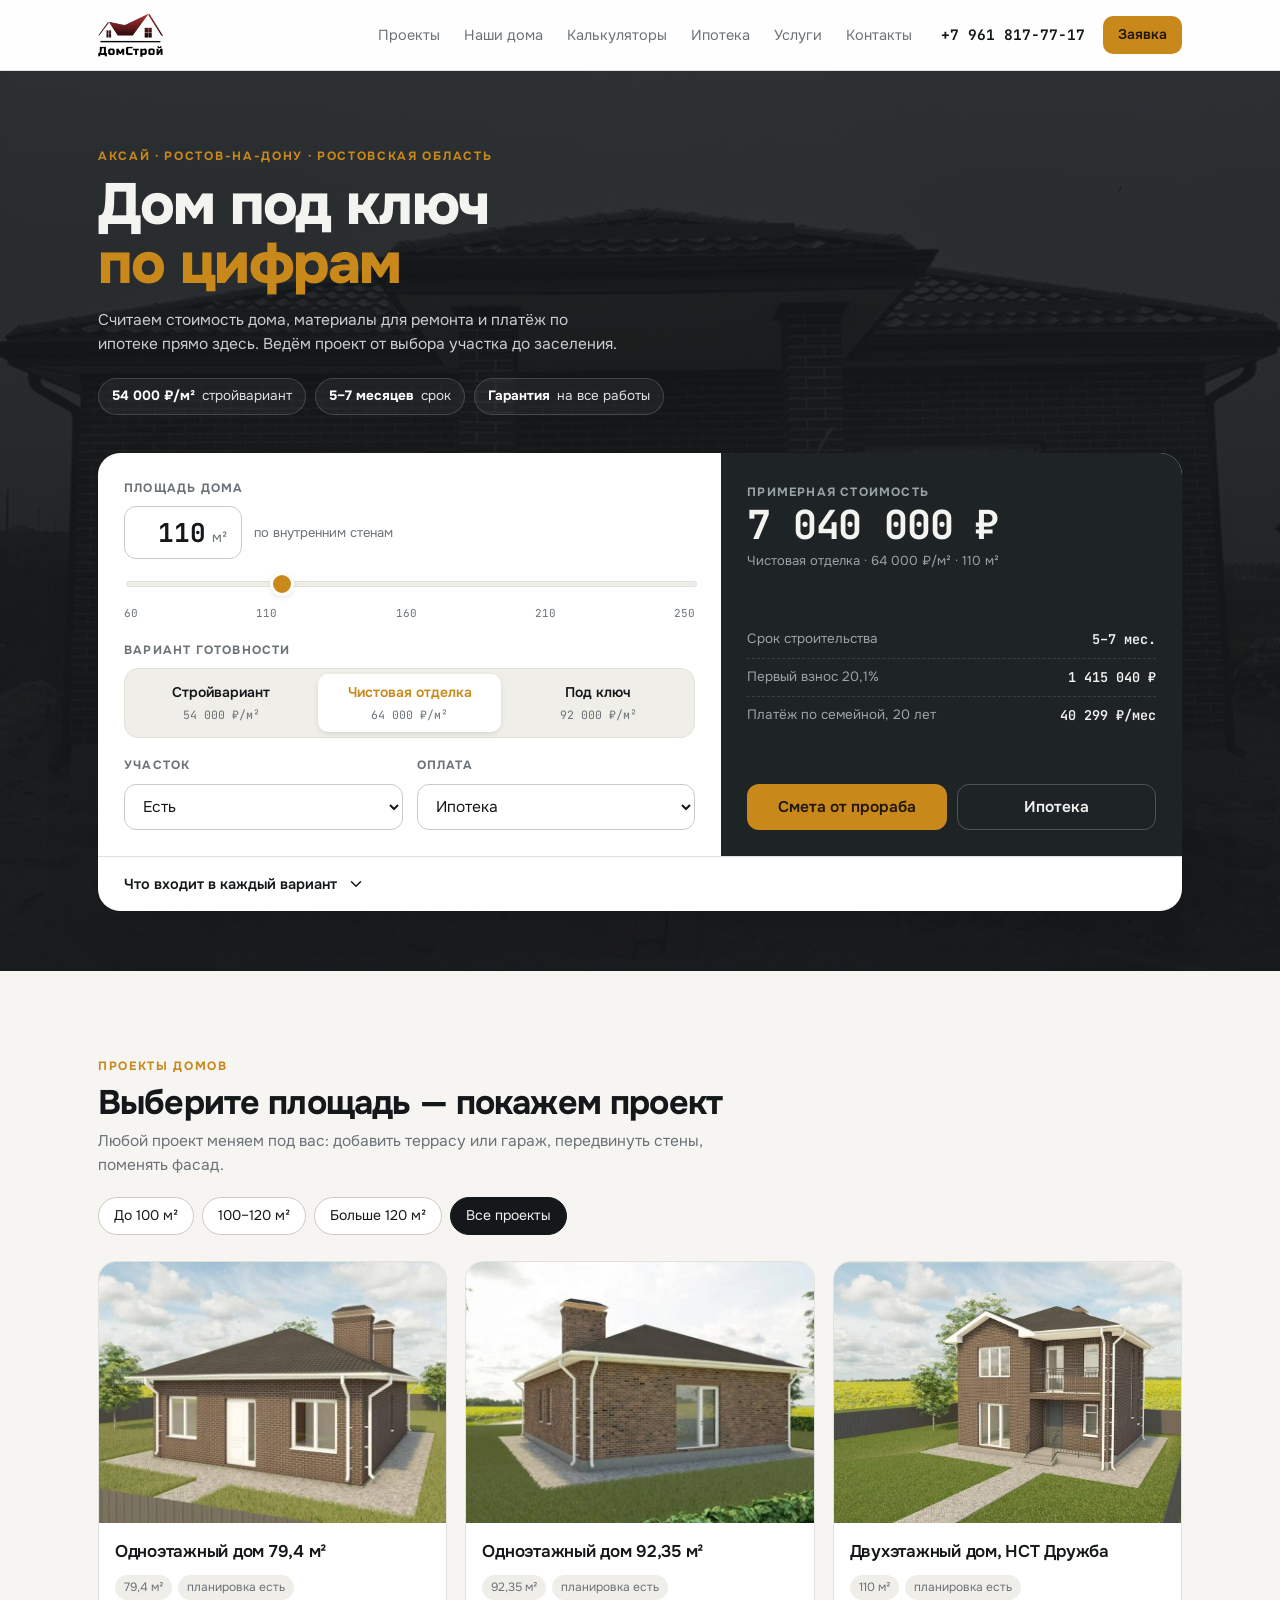
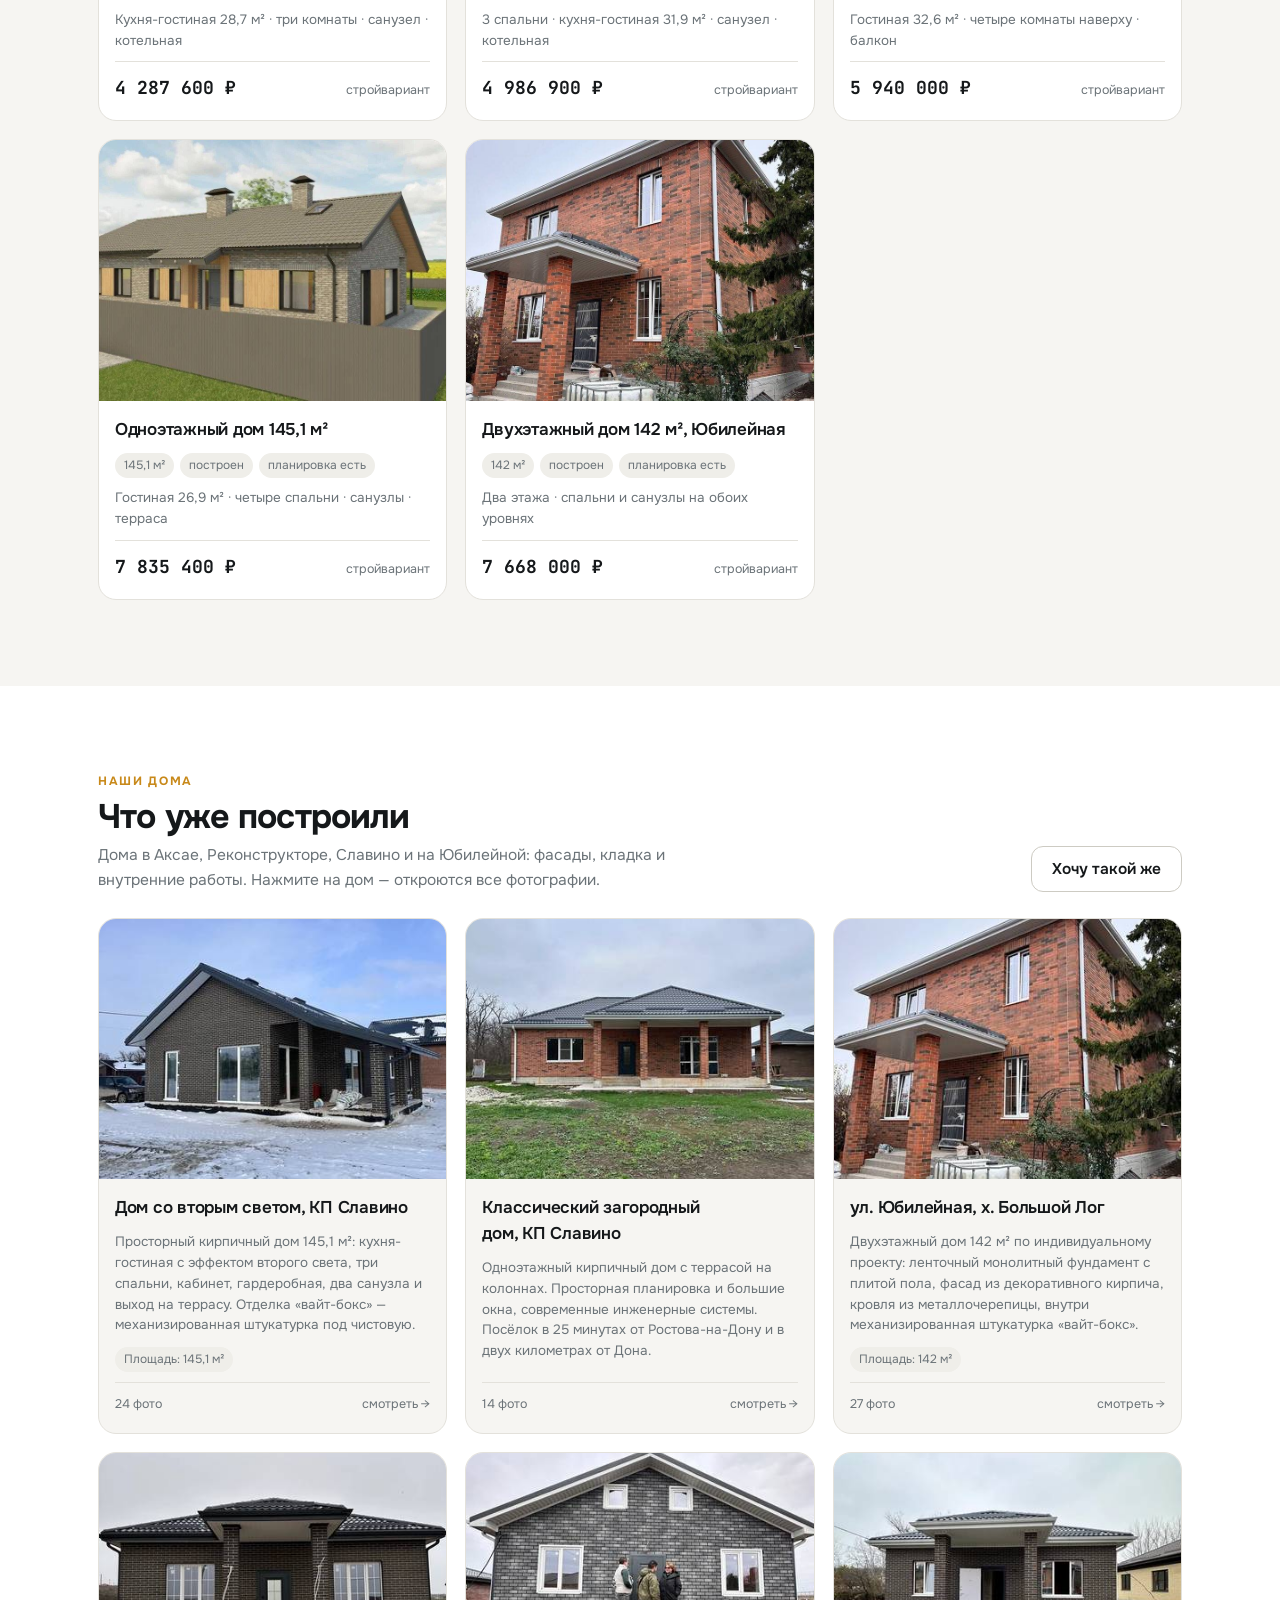
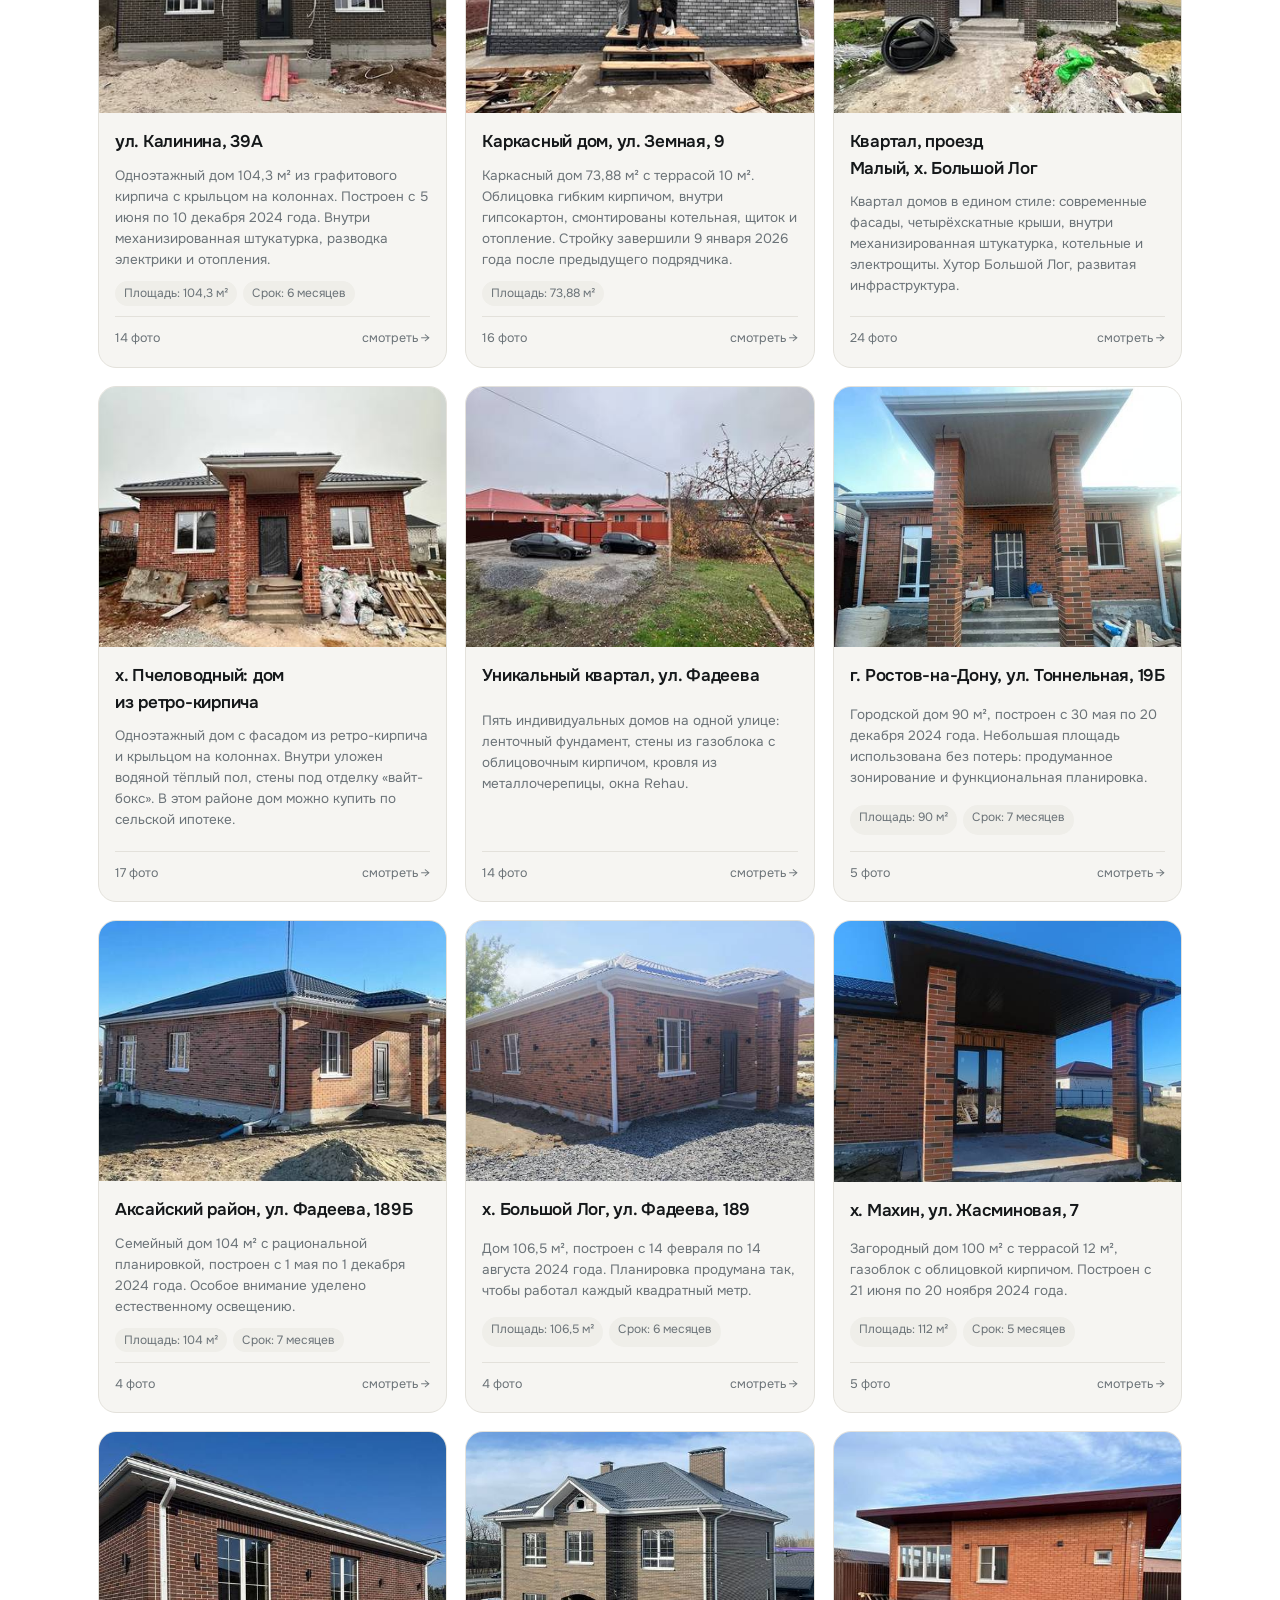
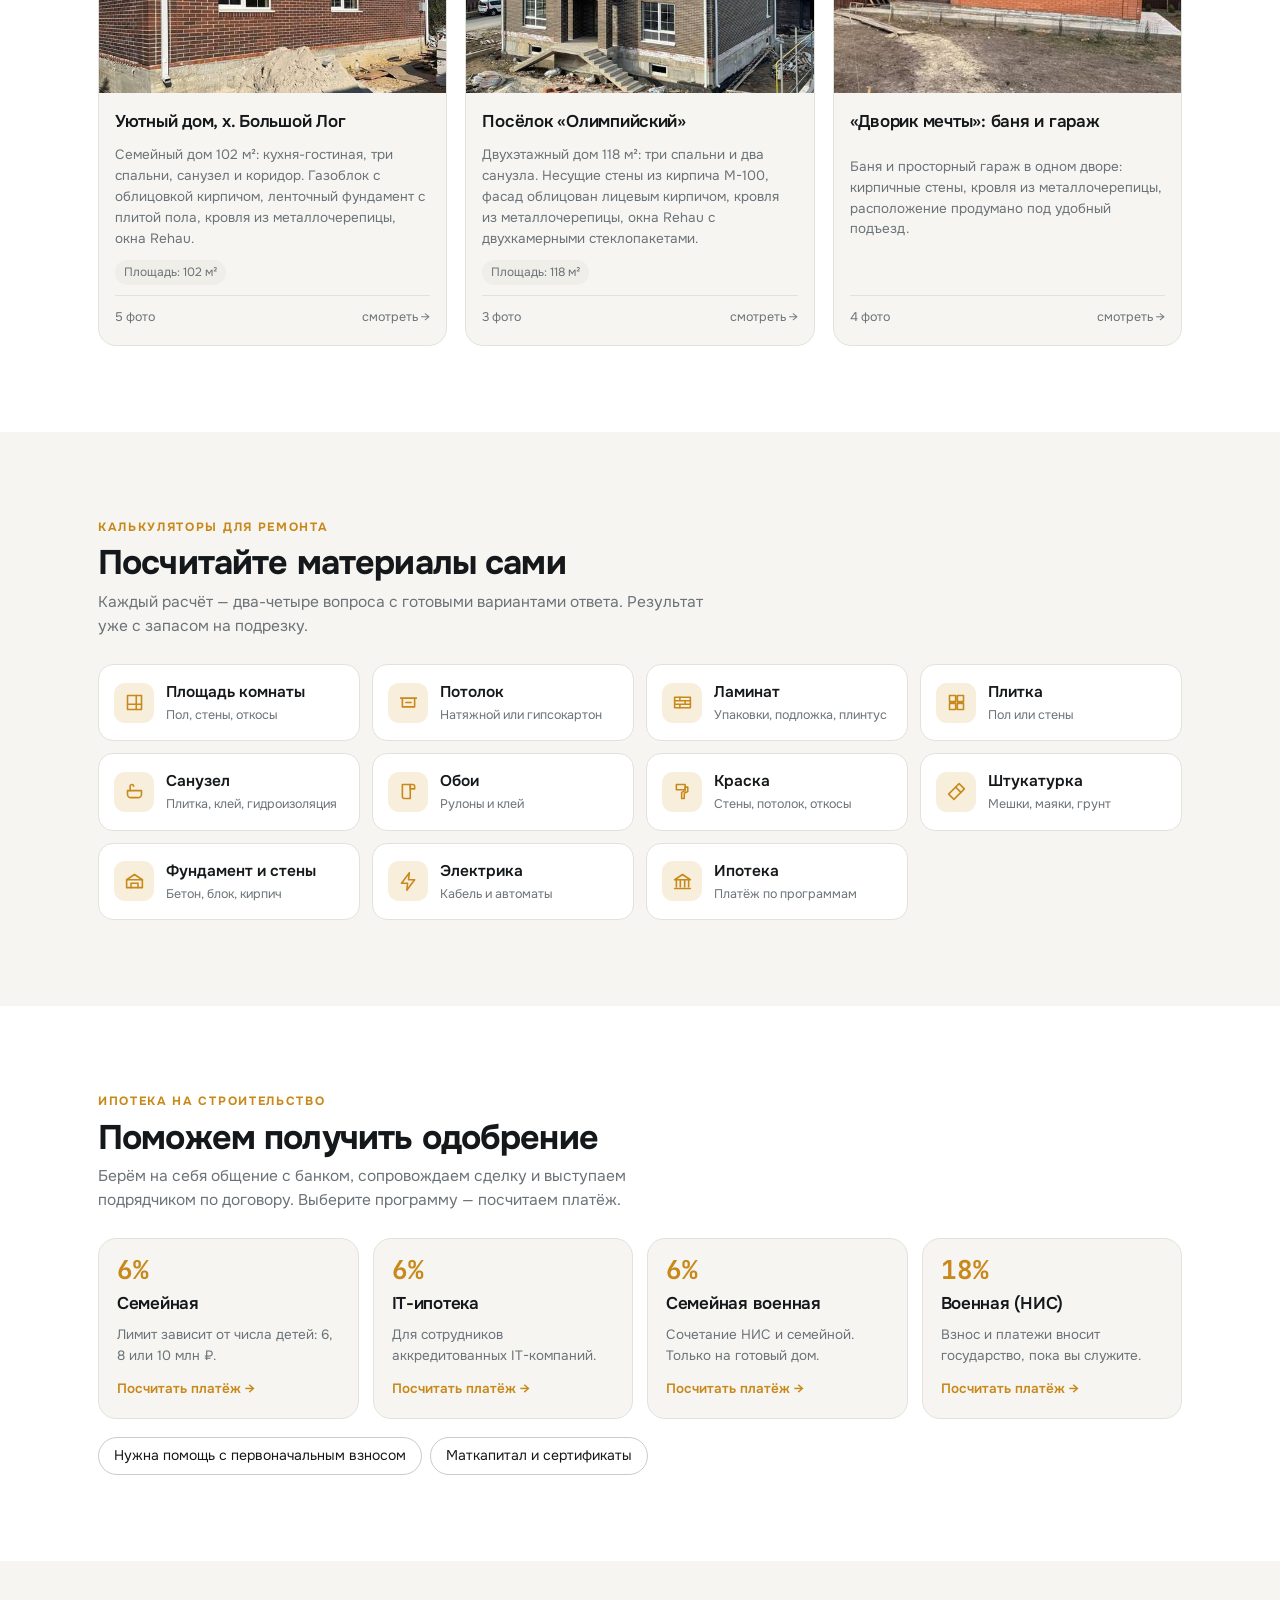
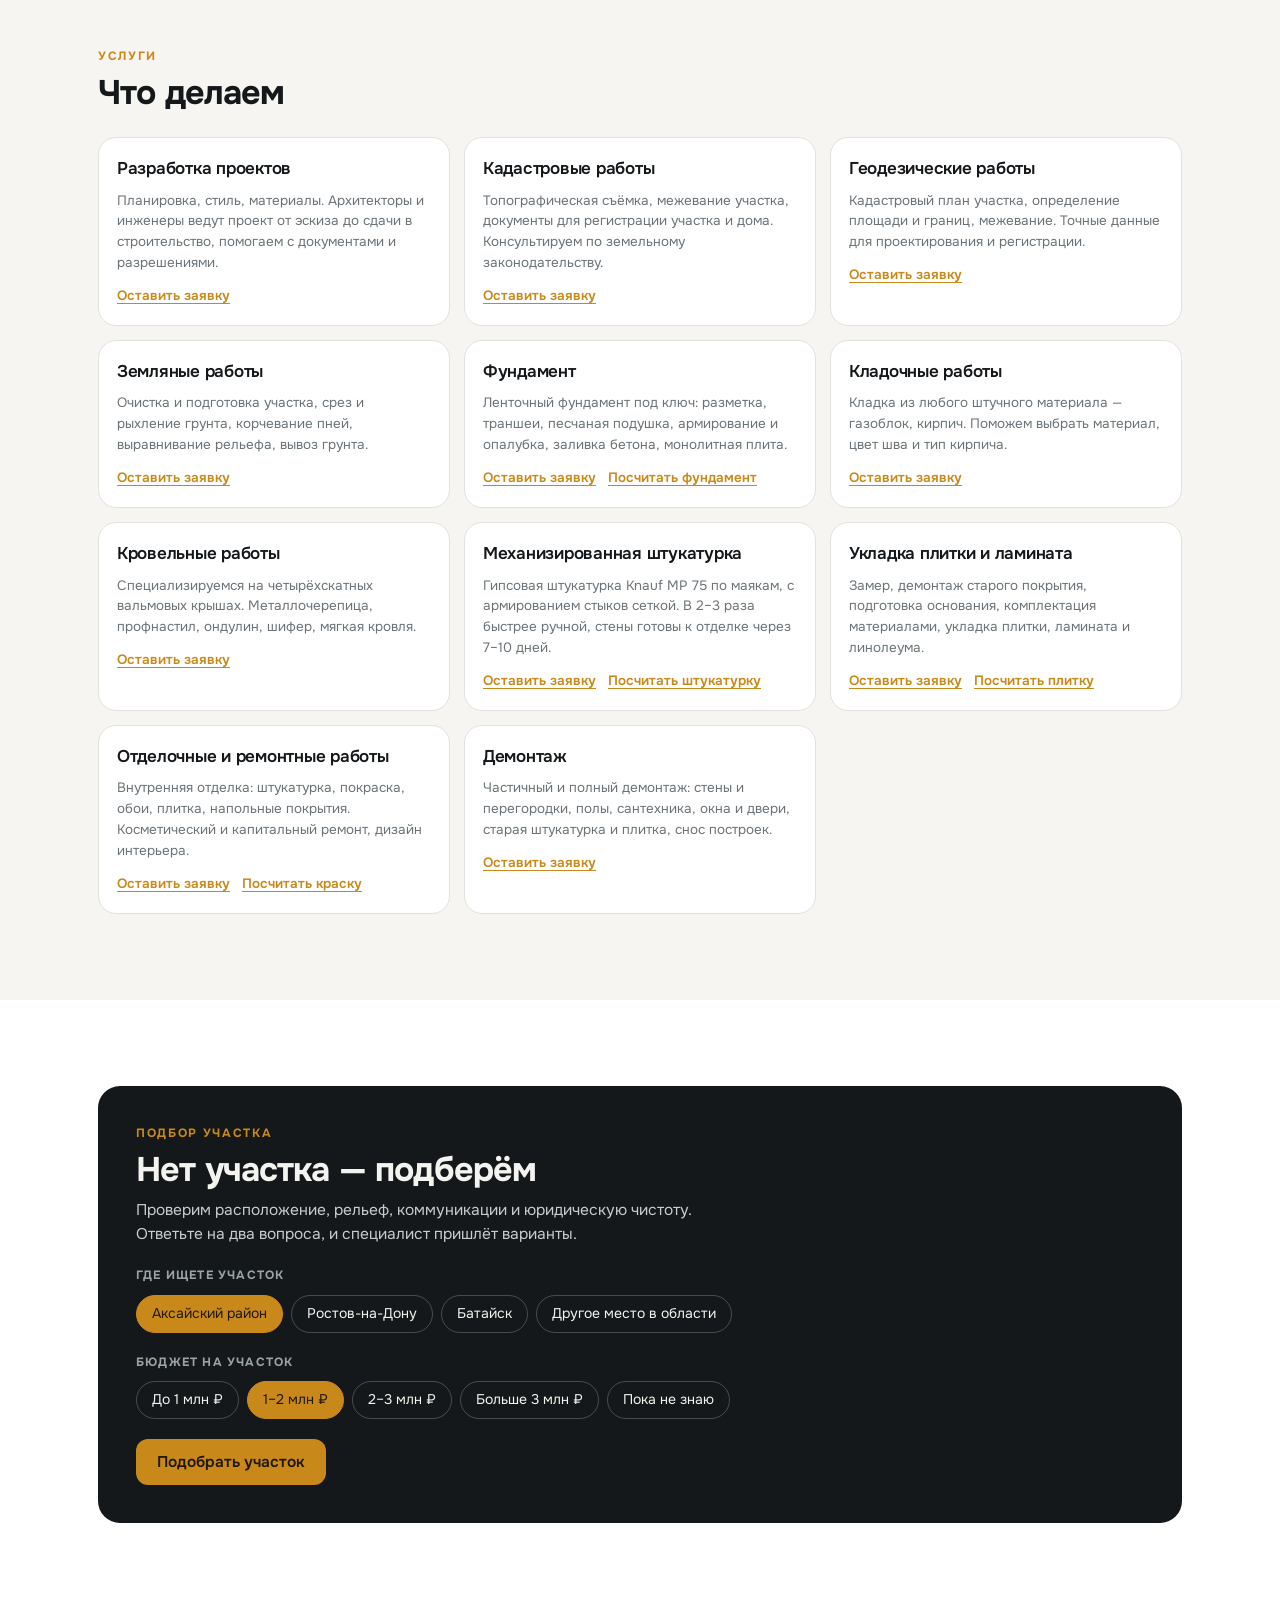
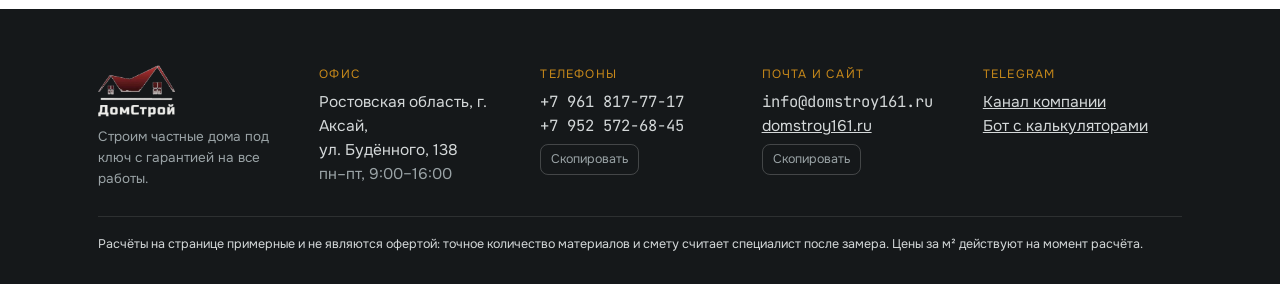
==== index.html @ 49a95b47 "В портфолио только объекты с сайта компании Убраны два дома, которых нет на domstroy161.ru: Калинина" ====
<!doctype html>
<html lang="ru">
<head>
<meta charset="utf-8">
<meta name="viewport" content="width=device-width, initial-scale=1, viewport-fit=cover">
<title>ДомСтрой — дома под ключ в Аксае и Ростове-на-Дону</title>
<meta name="description" content="Стоимость дома, проекты с планировками, построенные объекты, калькуляторы материалов для ремонта и расчёт ипотеки. Строительная компания «ДомСтрой», Аксай.">
<meta name="theme-color" content="#15181A">
<link rel="preconnect" href="https://fonts.googleapis.com">
<link rel="preconnect" href="https://fonts.gstatic.com" crossorigin>
<link rel="stylesheet" href="https://fonts.googleapis.com/css2?family=Onest:wght@400;500;600;700;800&family=JetBrains+Mono:wght@500;700&display=swap">
<link rel="icon" href="img/favicon.png" type="image/png">
<link rel="apple-touch-icon" href="img/favicon.png">
<meta property="og:type" content="website">
<meta property="og:title" content="ДомСтрой — дома под ключ в Аксае и Ростове-на-Дону">
<meta property="og:description" content="Стоимость дома, проекты с планировками, построенные объекты и калькуляторы материалов.">
<meta property="og:image" content="https://pochuvstvuyvkus.github.io/domstroy-calculator/img/obj/kalinina39/1.jpg">
<meta name="twitter:card" content="summary_large_image">
<link rel="stylesheet" href="style.css?v=3">
</head>
<body>

<header class="bar">
  <div class="wrap">
    <a class="brand" href="#top" aria-label="ДомСтрой, в начало">
      <img class="lg on-light" src="img/logo.png" alt="ДомСтрой" width="478" height="322">
      <img class="lg on-dark" src="img/logo-light.png" alt="" aria-hidden="true" width="478" height="322">
    </a>
    <nav class="nav">
      <a href="#projects">Проекты</a>
      <a href="#built">Наши дома</a>
      <a href="#calcs">Калькуляторы</a>
      <a href="#mortgage">Ипотека</a>
      <a href="#services">Услуги</a>
      <a href="#contacts">Контакты</a>
    </nav>
    <a class="tel" href="tel:+79618177717">+7 961 817-77-17</a>
    <button class="btn sm" data-lead="Консультация">Заявка</button>
  </div>
</header>

<main id="top">
  <section class="hero">
    <div class="ph"><img src="img/obj/kalinina39/1.jpg" alt="" aria-hidden="true" fetchpriority="high"></div>
    <div class="wrap">
      <p class="eyebrow">Аксай · Ростов-на-Дону · Ростовская область</p>
      <h1>Дом под ключ <span>по цифрам</span></h1>
      <p class="sub">Считаем стоимость дома, материалы для ремонта и платёж по ипотеке прямо здесь.
        Ведём проект от выбора участка до заселения.</p>
      <div class="facts">
        <span class="fact"><b>54 000 ₽/м²</b> стройвариант</span>
        <span class="fact"><b>5–7 месяцев</b> срок</span>
        <span class="fact"><b>Гарантия</b> на все работы</span>
      </div>

      <div class="panel">
        <div class="panel-grid">
          <div class="pad ctrl">
            <div class="field">
              <span class="lbl">Площадь дома</span>
              <div class="area-row">
                <span class="area-box"><input id="areaInp" type="number" min="40" max="400" step="1" value="110"
                  inputmode="numeric" aria-label="Площадь дома в квадратных метрах"><span class="u">м²</span></span>
                <span class="hint">по внутренним стенам</span>
              </div>
              <input id="areaRange" type="range" min="60" max="250" step="1" value="110" aria-label="Площадь дома">
              <div class="scale"><span>60</span><span>110</span><span>160</span><span>210</span><span>250</span></div>
            </div>
            <div class="field">
              <span class="lbl">Вариант готовности</span>
              <div class="tabs" id="tabs" role="group" aria-label="Вариант готовности"></div>
            </div>
            <div class="two">
              <div class="field">
                <span class="lbl">Участок</span>
                <div id="plotSel"></div>
              </div>
              <div class="field">
                <span class="lbl">Оплата</span>
                <div id="paySel"></div>
              </div>
            </div>
          </div>

          <div class="pad out">
            <div>
              <span class="lbl">Примерная стоимость</span>
              <p class="sum" id="sum">—</p>
              <p class="sum-note" id="sumNote"></p>
            </div>
            <div class="mini" id="mini"></div>
            <div class="acts">
              <button class="btn" data-lead="Строительство дома">Смета от прораба</button>
              <button class="btn onpanel" id="toMort">Ипотека</button>
            </div>
          </div>
        </div>
        <details class="spec">
          <summary>Что входит в каждый вариант <svg viewBox="0 0 24 24" stroke-linecap="round"><path d="m6 9 6 6 6-6"/></svg></summary>
          <div class="in" id="specBody"></div>
        </details>
      </div>
    </div>
  </section>

  <section class="sec" id="projects">
    <div class="wrap">
      <div class="sec-head">
        <div class="t">
          <p class="eyebrow">Проекты домов</p>
          <h2>Выберите площадь — покажем проект</h2>
          <p class="lede">Любой проект меняем под вас: добавить террасу или гараж, передвинуть стены, поменять фасад.</p>
        </div>
        <div class="chips" id="projFilter"></div>
      </div>
      <div class="grid-3" id="projGrid"></div>
    </div>
  </section>

  <section class="sec alt" id="built">
    <div class="wrap">
      <div class="sec-head">
        <div class="t">
          <p class="eyebrow">Наши дома</p>
          <h2>Что уже построили</h2>
          <p class="lede">Дома в Аксае, Реконструкторе, Славино и на Юбилейной: фасады, кладка
            и внутренние работы. Нажмите на дом — откроются все фотографии.</p>
        </div>
        <button class="btn ghost" data-lead="Строительство дома, пример из портфолио">Хочу такой же</button>
      </div>
      <div class="grid-3" id="objGrid"></div>
    </div>
  </section>

  <section class="sec" id="calcs">
    <div class="wrap">
      <div class="sec-head">
        <div class="t">
          <p class="eyebrow">Калькуляторы для ремонта</p>
          <h2>Посчитайте материалы сами</h2>
          <p class="lede">Каждый расчёт — два-четыре вопроса с готовыми вариантами ответа. Результат уже с запасом на подрезку.</p>
        </div>
      </div>
      <div id="memo"></div>
      <div class="tiles" id="tiles"></div>
    </div>
  </section>

  <section class="sec alt" id="mortgage">
    <div class="wrap">
      <div class="sec-head">
        <div class="t">
          <p class="eyebrow">Ипотека на строительство</p>
          <h2>Поможем получить одобрение</h2>
          <p class="lede">Берём на себя общение с банком, сопровождаем сделку и выступаем подрядчиком по договору.
            Выберите программу — посчитаем платёж.</p>
        </div>
      </div>
      <div class="progs" id="progs"></div>
      <div class="chips" style="margin-top:18px">
        <button class="chip" data-lead="Помощь с первоначальным взносом">Нужна помощь с первоначальным взносом</button>
        <button class="chip" data-lead="Работа с сертификатами">Маткапитал и сертификаты</button>
      </div>
    </div>
  </section>

  <section class="sec" id="services">
    <div class="wrap">
      <div class="sec-head">
        <div class="t">
          <p class="eyebrow">Услуги</p>
          <h2>Что делаем</h2>
        </div>
      </div>
      <div class="srv" id="srv"></div>
    </div>
  </section>

  <section class="sec alt">
    <div class="wrap">
      <div class="land">
        <p class="eyebrow">Подбор участка</p>
        <h2>Нет участка — подберём</h2>
        <p class="lede">Проверим расположение, рельеф, коммуникации и юридическую чистоту.
          Ответьте на два вопроса, и специалист пришлёт варианты.</p>
        <div class="q">
          <span class="lbl">Где ищете участок</span>
          <div class="chips" id="landPlace"></div>
        </div>
        <div class="q">
          <span class="lbl">Бюджет на участок</span>
          <div class="chips" id="landBudget"></div>
        </div>
        <button class="btn" id="landGo">Подобрать участок</button>
      </div>
    </div>
  </section>
</main>

<footer class="foot" id="contacts">
  <div class="wrap">
    <div class="foot-brand">
      <img src="img/logo-light.png" alt="ДомСтрой" width="478" height="322">
      <p class="mute">Строим частные дома под ключ с гарантией на все работы.</p>
    </div>
    <div>
      <p class="k">Офис</p>
      <p>Ростовская область, г. Аксай,<br>ул. Будённого, 138</p>
      <p class="mute">пн–пт, 9:00–16:00</p>
    </div>
    <div>
      <p class="k">Телефоны</p>
      <p class="mono">+7 961 817-77-17</p>
      <p class="mono">+7 952 572-68-45</p>
      <button class="cp" data-copy="+79618177717">Скопировать</button>
    </div>
    <div>
      <p class="k">Почта и сайт</p>
      <p class="mono">info@domstroy161.ru</p>
      <p><a href="https://domstroy161.ru">domstroy161.ru</a></p>
      <button class="cp" data-copy="info@domstroy161.ru">Скопировать</button>
    </div>
    <div>
      <p class="k">Telegram</p>
      <p><a href="https://t.me/domstroy161ru">Канал компании</a></p>
      <p><a href="https://t.me/domstroy161_bot?start=site">Бот с калькуляторами</a></p>
    </div>
    <p class="fine">Расчёты на странице примерные и не являются офертой: точное количество материалов и смету
      считает специалист после замера. Цены за м² действуют на момент расчёта.</p>
  </div>
</footer>

<div class="modal" id="modal" hidden>
  <div class="back" data-close></div>
  <div class="box" role="dialog" aria-modal="true" aria-labelledby="mTitle">
    <header>
      <h2 id="mTitle">—</h2>
      <span class="step" id="mStep"></span>
      <button class="x" data-close aria-label="Закрыть"><svg viewBox="0 0 24 24" stroke-linecap="round"><path d="M6 6l12 12M18 6 6 18"/></svg></button>
    </header>
    <div class="body" id="mBody"></div>
    <footer id="mFoot"></footer>
  </div>
</div>

<div class="lb" id="lb" hidden>
  <header>
    <span class="cap" id="lbCap"></span>
    <button class="x" id="lbClose" aria-label="Закрыть"><svg viewBox="0 0 24 24" stroke-linecap="round"><path d="M6 6l12 12M18 6 6 18"/></svg></button>
  </header>
  <div class="stage"><img id="lbImg" alt=""></div>
  <footer>
    <button class="nav" id="lbPrev" aria-label="Предыдущее фото"><svg viewBox="0 0 24 24"><path d="m14 6-6 6 6 6"/></svg></button>
    <span class="count" id="lbCount"></span>
    <button class="nav" id="lbNext" aria-label="Следующее фото"><svg viewBox="0 0 24 24"><path d="m10 6 6 6-6 6"/></svg></button>
  </footer>
</div>

<script src="app.js?v=3"></script>
</body>
</html>
---- style.css ----
/* ДомСтрой — главная страница: расчёт дома, проекты, построенные объекты,
   калькуляторы материалов, ипотека, услуги, подбор участка, заявка. */
:root{
  --bg:#F6F5F2;
  --surface:#FFFFFF;
  --surface-2:#EFEEE9;
  --panel:#15181A;
  --panel-2:#1E2325;
  --panel-ink:#F3F3F0;
  --panel-mute:#9AA3A6;
  --ink:#15181A;
  --muted:#6B7378;
  --line:#E3E1DB;
  --line-strong:#CDCBC3;
  --accent:#C8891A;
  --accent-ink:#20160A;
  --accent-soft:#F8EEDC;
  --ok:#2E6B52;
  --bad:#A33A22;
  --radius:18px;
  --shadow-s:0 2px 8px -4px rgba(14,18,20,.3);
  --shadow:0 24px 56px -32px rgba(14,18,20,.55);
  --display:'Onest',system-ui,sans-serif;
  --body:'Onest',system-ui,-apple-system,sans-serif;
  --mono:'JetBrains Mono',ui-monospace,monospace;
}
@media (prefers-color-scheme:dark){:root:not([data-theme="light"]){
  --bg:#0E1011;--surface:#171A1B;--surface-2:#1F2324;--panel:#1A1E1F;--panel-2:#232829;
  --panel-ink:#F0F1EE;--panel-mute:#959EA1;--ink:#ECEEEB;--muted:#9AA1A4;
  --line:#262A2C;--line-strong:#343A3C;--accent:#E0A440;--accent-ink:#17120A;--accent-soft:#2A2317;
  --ok:#6FBF97;--bad:#E08A6E;--shadow:0 24px 56px -32px rgba(0,0,0,.85);color-scheme:dark;
}}
:root[data-theme="dark"]{
  --bg:#0E1011;--surface:#171A1B;--surface-2:#1F2324;--panel:#1A1E1F;--panel-2:#232829;
  --panel-ink:#F0F1EE;--panel-mute:#959EA1;--ink:#ECEEEB;--muted:#9AA1A4;
  --line:#262A2C;--line-strong:#343A3C;--accent:#E0A440;--accent-ink:#17120A;--accent-soft:#2A2317;
  --ok:#6FBF97;--bad:#E08A6E;--shadow:0 24px 56px -32px rgba(0,0,0,.85);color-scheme:dark;
}
*{box-sizing:border-box}
html{scroll-behavior:smooth;scroll-padding-top:74px}
body{margin:0;background:var(--bg);color:var(--ink);font-family:var(--body);font-size:15.5px;line-height:1.55;-webkit-font-smoothing:antialiased}
img{max-width:100%;display:block}
h1,h2,h3{margin:0;text-wrap:balance;font-family:var(--display);letter-spacing:-.025em;font-weight:700}
h1{font-size:clamp(32px,6vw,58px);line-height:1.02;font-weight:800}
h2{font-size:clamp(23px,3.4vw,34px);line-height:1.1}
h3{font-size:17px;font-weight:600;letter-spacing:-.015em}
p{margin:0}
a{color:inherit}
button{font:inherit;color:inherit}
.mono{font-family:var(--mono);font-variant-numeric:tabular-nums}
:focus-visible{outline:2px solid var(--accent);outline-offset:2px;border-radius:6px}
.wrap{width:100%;max-width:1120px;margin:0 auto;padding-left:max(18px,env(safe-area-inset-left,0px));padding-right:max(18px,env(safe-area-inset-right,0px))}
.eyebrow{font-size:12px;font-weight:700;letter-spacing:.14em;text-transform:uppercase;color:var(--accent)}
.lede{color:var(--muted);max-width:62ch}

/* ── кнопки ───────────────────────────────────────────────── */
.btn{display:inline-flex;align-items:center;justify-content:center;gap:8px;min-height:46px;padding:0 20px;
  border:1px solid transparent;border-radius:12px;background:var(--accent);color:var(--accent-ink);
  font-weight:600;cursor:pointer;transition:transform .12s ease,filter .12s ease;white-space:nowrap}
.btn:hover{filter:brightness(1.06)}
.btn:active{transform:translateY(1px)}
.btn.ghost{background:transparent;border-color:var(--line-strong);color:var(--ink)}
.btn.ghost:hover{border-color:var(--ink);filter:none}
.btn.sm{min-height:38px;padding:0 14px;font-size:14px;border-radius:10px}
.btn.wide{width:100%}
.btn[disabled]{opacity:.45;cursor:not-allowed}

/* ── шапка ────────────────────────────────────────────────── */
.bar{position:sticky;top:0;z-index:30;background:color-mix(in srgb,var(--surface) 88%,transparent);
  backdrop-filter:saturate(1.4) blur(12px);border-bottom:1px solid var(--line)}
.bar .wrap{display:flex;align-items:center;gap:18px;min-height:70px}
.brand{display:inline-flex;align-items:center;text-decoration:none;flex:none}
.brand .lg{height:44px;width:auto}
.brand .on-dark{display:none}
@media (max-width:420px){.brand .lg{height:34px}}
.nav{display:flex;gap:2px;margin-left:auto}
.nav a{padding:8px 11px;border-radius:9px;font-size:14.5px;color:var(--muted);text-decoration:none;white-space:nowrap}
.nav a:hover{background:var(--surface-2);color:var(--ink)}
.bar .tel{font-family:var(--mono);font-weight:700;font-size:14.5px;text-decoration:none;white-space:nowrap}
@media (max-width:1040px){.nav{display:none}.bar .wrap{gap:12px}.bar .tel{margin-left:auto}}
@media (max-width:359px){.bar .tel{display:none}.bar .wrap{gap:10px}.bar .btn{margin-left:auto}}

/* ── первый экран ─────────────────────────────────────────── */
.hero{position:relative;overflow:hidden;background:var(--panel);color:var(--panel-ink)}
.hero .ph{position:absolute;inset:0}
.hero .ph img{width:100%;height:100%;object-fit:cover;opacity:.5}
.hero .ph::after{content:"";position:absolute;inset:0;
  background:linear-gradient(180deg,rgba(21,24,26,.74) 0%,rgba(21,24,26,.84) 45%,rgba(21,24,26,.96) 100%)}
.hero .wrap{position:relative;padding-top:clamp(40px,6vw,76px);padding-bottom:clamp(34px,5vw,60px)}
.hero h1{max-width:16ch;margin-top:10px}
.hero h1 span{color:var(--accent)}
.hero .sub{margin-top:14px;max-width:52ch;color:#C9CECF}
.facts{display:flex;flex-wrap:wrap;gap:9px;margin-top:22px}
.fact{display:flex;align-items:center;gap:7px;padding:7px 13px;border:1px solid rgba(255,255,255,.16);
  border-radius:999px;font-size:13.5px;color:#DDE1E2;background:rgba(255,255,255,.05)}
.fact b{font-weight:700;color:#fff}

/* пульт расчёта */
.panel{margin-top:clamp(24px,4vw,38px);background:var(--surface);color:var(--ink);
  border-radius:calc(var(--radius) + 4px);box-shadow:var(--shadow);overflow:hidden}
.panel-grid{display:grid;grid-template-columns:1.15fr .85fr}
@media (max-width:860px){.panel-grid{grid-template-columns:1fr}}
.pad{padding:clamp(18px,2.6vw,26px)}
.ctrl{display:grid;gap:18px;align-content:start}
.out{background:var(--panel-2);color:var(--panel-ink);display:flex;flex-direction:column;gap:16px;justify-content:space-between}
.field{display:grid;gap:9px}
.lbl{font-size:12px;font-weight:700;letter-spacing:.1em;text-transform:uppercase;color:var(--muted)}
.out .lbl,.land .lbl{color:var(--panel-mute)}
.area-row{display:flex;align-items:center;gap:12px;flex-wrap:wrap}
.area-box{display:inline-flex;align-items:baseline;gap:6px;padding:8px 14px;border:1px solid var(--line-strong);
  border-radius:12px;background:var(--surface)}
.area-box input{width:4.2ch;border:0;background:transparent;font-family:var(--mono);font-size:26px;font-weight:700;
  color:var(--ink);padding:0;text-align:right}
.area-box input::-webkit-outer-spin-button,.area-box input::-webkit-inner-spin-button{-webkit-appearance:none;margin:0}
.area-box input[type=number]{-moz-appearance:textfield}
.area-box .u{font-size:14px;color:var(--muted)}
input[type=range]{-webkit-appearance:none;appearance:none;width:100%;height:28px;background:transparent;cursor:pointer}
input[type=range]::-webkit-slider-runnable-track{height:6px;border-radius:99px;background:var(--surface-2);border:1px solid var(--line)}
input[type=range]::-moz-range-track{height:6px;border-radius:99px;background:var(--surface-2);border:1px solid var(--line)}
input[type=range]::-webkit-slider-thumb{-webkit-appearance:none;width:24px;height:24px;margin-top:-10px;border-radius:50%;
  background:var(--accent);border:3px solid var(--surface);box-shadow:var(--shadow-s)}
input[type=range]::-moz-range-thumb{width:24px;height:24px;border-radius:50%;background:var(--accent);
  border:3px solid var(--surface);box-shadow:var(--shadow-s)}
.scale{display:flex;justify-content:space-between;font-family:var(--mono);font-size:11px;color:var(--muted);margin-top:-4px}
.tabs{display:grid;grid-template-columns:repeat(3,1fr);gap:6px;padding:5px;background:var(--surface-2);
  border:1px solid var(--line);border-radius:14px}
.tab{min-height:58px;border:0;border-radius:10px;background:transparent;cursor:pointer;display:grid;
  align-content:center;gap:2px;padding:6px 6px;text-align:center}
.tab b{font-size:14px;font-weight:600}
.tab span{font-family:var(--mono);font-size:11.5px;color:var(--muted)}
.tab[aria-pressed="true"]{background:var(--surface);box-shadow:var(--shadow-s)}
.tab[aria-pressed="true"] b{color:var(--accent)}
@media (max-width:520px){
  .tabs{grid-template-columns:1fr}
  .tab{min-height:46px;display:flex;align-items:center;justify-content:space-between;gap:10px;text-align:left;padding:8px 12px}
  .bar .tel{font-size:13px}
}
.two{display:grid;grid-template-columns:1fr 1fr;gap:14px}
@media (max-width:560px){.two{grid-template-columns:1fr}}
.sum{font-family:var(--mono);font-size:clamp(28px,4.6vw,40px);font-weight:700;letter-spacing:-.03em;line-height:1.1}
.sum-note{font-size:13px;color:var(--panel-mute);margin-top:4px}
.mini{display:grid;gap:8px}
.mini .row{display:flex;justify-content:space-between;gap:12px;font-size:13.5px;color:var(--panel-mute);
  padding-bottom:8px;border-bottom:1px dashed rgba(255,255,255,.12)}
.mini .row:last-child{border:0;padding-bottom:0}
.mini .row b{font-family:var(--mono);color:var(--panel-ink);font-weight:600}
.acts{display:flex;flex-wrap:wrap;gap:10px}
.acts .btn{flex:1 1 150px}
.acts .onpanel{background:transparent;border-color:rgba(255,255,255,.22);color:var(--panel-ink)}
.spec{border-top:1px solid var(--line)}
.spec summary{list-style:none;cursor:pointer;display:flex;align-items:center;gap:10px;padding:16px clamp(18px,2.6vw,26px);
  font-weight:600;font-size:14.5px}
.spec summary::-webkit-details-marker{display:none}
.spec summary svg{width:18px;height:18px;fill:none;stroke:currentColor;stroke-width:2;transition:transform .2s}
.spec[open] summary svg{transform:rotate(180deg)}
.spec .in{padding:0 clamp(18px,2.6vw,26px) 22px;display:grid;gap:14px;grid-template-columns:repeat(3,1fr)}
@media (max-width:860px){.spec .in{grid-template-columns:1fr}}
.spec .card{background:var(--surface-2);border:1px solid var(--line);border-radius:14px;padding:14px}
.spec .card h3{display:flex;justify-content:space-between;gap:8px;align-items:baseline;margin-bottom:8px}
.spec .card h3 span{font-family:var(--mono);font-size:13px;color:var(--accent)}
.spec .card ul{margin:0;padding-left:18px;color:var(--muted);font-size:13.5px;display:grid;gap:3px}

/* ── секции ───────────────────────────────────────────────── */
.sec{padding:clamp(48px,7vw,86px) 0}
.sec.alt{background:var(--surface)}
.sec-head{display:flex;align-items:flex-end;justify-content:space-between;gap:20px;margin-bottom:26px;flex-wrap:wrap}
.sec-head .t{display:grid;gap:8px}

/* проекты */
.chips{display:flex;flex-wrap:wrap;gap:8px}
.chip{min-height:38px;padding:0 15px;border:1px solid var(--line-strong);border-radius:999px;background:var(--surface);
  cursor:pointer;font-size:14px;transition:border-color .15s,background .15s;color:inherit}
.chip:hover{border-color:var(--ink)}
.chip[aria-pressed="true"]{background:var(--panel);color:var(--panel-ink);border-color:var(--panel)}
.grid-3{display:grid;gap:18px;grid-template-columns:repeat(auto-fill,minmax(290px,1fr))}
.grid-3.solo{grid-template-columns:1fr}
.grid-3.solo .pcard{flex-direction:row;align-items:stretch}
.grid-3.solo .pcard .ph{flex:0 0 46%;aspect-ratio:auto}
.grid-3.solo .pcard .in{padding:clamp(18px,2.4vw,28px);gap:12px}
.grid-3.solo .pcard h3{font-size:clamp(19px,2.2vw,24px)}
@media (max-width:700px){.grid-3.solo .pcard{flex-direction:column}.grid-3.solo .pcard .ph{flex:none;aspect-ratio:4/3}}
.pcard{background:var(--surface);border:1px solid var(--line);border-radius:var(--radius);overflow:hidden;
  display:flex;flex-direction:column;text-align:left;cursor:pointer;padding:0;color:inherit;
  transition:transform .15s ease,box-shadow .15s ease,border-color .15s}
.sec.alt .pcard{background:var(--bg)}
.pcard:hover{transform:translateY(-3px);box-shadow:var(--shadow);border-color:var(--line-strong)}
.pcard .ph{aspect-ratio:4/3;overflow:hidden;background:var(--surface-2)}
.pcard .ph img{width:100%;height:100%;object-fit:cover;transition:transform .3s ease}
.pcard:hover .ph img{transform:scale(1.04)}
.pcard .in{padding:16px 16px 18px;display:grid;gap:10px;flex:1}
.tags{display:flex;flex-wrap:wrap;gap:6px}
.tag{font-size:12px;padding:3px 9px;border-radius:999px;background:var(--surface-2);color:var(--muted)}
.price-row{display:flex;align-items:baseline;justify-content:space-between;gap:10px;margin-top:auto;
  padding-top:12px;border-top:1px solid var(--line)}
.price-row .p{font-family:var(--mono);font-weight:700;font-size:18px}
.price-row .k{font-size:12.5px;color:var(--muted)}

/* галерея построенного дома */
.gal{display:grid;gap:10px;grid-template-columns:repeat(4,1fr)}
.gal button{padding:0;border:0;background:var(--surface-2);border-radius:14px;overflow:hidden;cursor:pointer;aspect-ratio:1}
.gal button:first-child{grid-column:span 2;grid-row:span 2}
.gal img{width:100%;height:100%;object-fit:cover;transition:transform .3s}
.gal button:hover img{transform:scale(1.05)}
@media (max-width:760px){.gal{grid-template-columns:repeat(3,1fr)}}
@media (max-width:460px){.gal{grid-template-columns:repeat(2,1fr)}.gal button:first-child{grid-row:span 1}}
.built{display:grid;grid-template-columns:1fr 1.4fr;gap:clamp(20px,3vw,40px);align-items:start}
@media (max-width:900px){.built{grid-template-columns:1fr}}
.facts-list{display:grid;gap:10px;margin:18px 0}
.facts-list div{display:flex;justify-content:space-between;gap:12px;padding-bottom:10px;border-bottom:1px dashed var(--line)}
.facts-list b{font-family:var(--mono);font-weight:600}

/* калькуляторы */
.tiles{display:grid;gap:12px;grid-template-columns:repeat(auto-fill,minmax(215px,1fr))}
.tile{display:flex;gap:12px;align-items:center;text-align:left;padding:15px;border:1px solid var(--line);
  border-radius:15px;background:var(--surface);cursor:pointer;color:inherit;
  transition:border-color .15s,transform .15s,box-shadow .15s}
.sec.alt .tile{background:var(--bg)}
.tile:hover{border-color:var(--accent);transform:translateY(-2px);box-shadow:var(--shadow-s)}
.tile .ic{flex:none;display:grid;place-items:center;width:40px;height:40px;border-radius:11px;
  background:var(--accent-soft);color:var(--accent)}
.tile .ic svg{width:21px;height:21px;fill:none;stroke:currentColor;stroke-width:1.8;stroke-linecap:round;stroke-linejoin:round}
.tile .tx{display:grid;gap:2px;min-width:0}
.tile .tx b{font-weight:600}
.tile .tx span{font-size:12.5px;color:var(--muted)}
.memo{display:flex;align-items:center;gap:12px;flex-wrap:wrap;padding:13px 16px;margin-bottom:16px;
  border:1px dashed var(--line-strong);border-radius:14px;background:var(--surface-2);font-size:14px}
.memo b{font-family:var(--mono)}
.memo .link{margin-left:auto}

/* ипотека */
.progs{display:grid;gap:14px;grid-template-columns:repeat(auto-fit,minmax(235px,1fr))}
.prog{padding:18px;border:1px solid var(--line);border-radius:var(--radius);background:var(--surface);display:grid;gap:8px;
  text-align:left;cursor:pointer;color:inherit;transition:border-color .15s,transform .15s}
.sec.alt .prog{background:var(--bg)}
.prog:hover{border-color:var(--accent);transform:translateY(-2px)}
.prog .rate{font-family:var(--mono);font-size:26px;font-weight:700;color:var(--accent);line-height:1}
.prog p{font-size:13.5px;color:var(--muted)}
.prog .go{font-size:13.5px;font-weight:600;color:var(--accent);margin-top:4px}

/* услуги */
.srv{display:grid;gap:14px;grid-template-columns:repeat(auto-fill,minmax(265px,1fr))}
.scard{padding:18px;border:1px solid var(--line);border-radius:var(--radius);background:var(--surface);
  display:grid;gap:8px;align-content:start}
.sec.alt .scard{background:var(--bg)}
.scard p{font-size:13.5px;color:var(--muted)}
.scard .more{display:flex;gap:12px;flex-wrap:wrap;margin-top:4px}
.link{background:none;border:0;padding:0;font-size:13.5px;font-weight:600;color:var(--accent);cursor:pointer;
  text-decoration:underline;text-underline-offset:3px}

/* подбор участка */
.land{background:var(--panel);color:var(--panel-ink);border-radius:calc(var(--radius) + 4px);padding:clamp(22px,4vw,38px)}
.land h2{color:var(--panel-ink);margin-top:8px}
.land .lede{color:#C7CCCE;margin-top:10px}
.land .chip{background:transparent;color:var(--panel-ink);border-color:rgba(255,255,255,.22)}
.land .chip[aria-pressed="true"]{background:var(--accent);color:var(--accent-ink);border-color:var(--accent)}
.land .q{display:grid;gap:10px;margin-top:20px}
.land .btn{margin-top:20px}

/* подвал */
.foot{background:var(--panel);color:var(--panel-mute);padding:clamp(34px,5vw,56px) 0 30px}
.foot .wrap{display:grid;gap:22px;grid-template-columns:repeat(auto-fit,minmax(190px,1fr))}
.foot-brand{display:grid;gap:10px;align-content:start}
.foot-brand img{height:52px;width:auto}
.foot-brand p{font-size:13.5px;max-width:30ch}
.foot .k{font-size:12px;letter-spacing:.1em;text-transform:uppercase;color:var(--accent);margin-bottom:6px}
.foot p{color:#D4D8D9}
.foot .mute{color:var(--panel-mute)}
.cp{margin-top:6px;background:none;border:1px solid rgba(255,255,255,.2);border-radius:8px;padding:5px 10px;
  font-size:12.5px;color:var(--panel-mute);cursor:pointer}
.cp:hover{color:var(--panel-ink);border-color:rgba(255,255,255,.4)}
.fine{grid-column:1/-1;font-size:12.5px;color:#7E8789;border-top:1px solid rgba(255,255,255,.1);padding-top:18px;margin-top:4px}

/* ── модальное окно ───────────────────────────────────────── */
.modal{position:fixed;inset:0;z-index:50;display:grid;place-items:end center}
@media (min-width:700px){.modal{place-items:center}}
.modal[hidden]{display:none}
.modal .back{position:absolute;inset:0;background:rgba(10,12,13,.6);backdrop-filter:blur(3px);animation:fade .18s ease}
.box{position:relative;width:min(640px,100%);max-height:92vh;display:flex;flex-direction:column;background:var(--surface);
  border-radius:20px 20px 0 0;box-shadow:var(--shadow);animation:up .22s cubic-bezier(.2,.8,.3,1);overflow:hidden}
@media (min-width:700px){.box{border-radius:20px}}
.box.wide{width:min(880px,100%)}
@keyframes fade{from{opacity:0}}
@keyframes up{from{transform:translateY(16px);opacity:0}}
.box>header{display:flex;align-items:center;gap:12px;padding:16px 18px;border-bottom:1px solid var(--line)}
.box>header h2{font-size:18px;flex:1;min-width:0}
.step{font-family:var(--mono);font-size:12px;color:var(--muted);white-space:nowrap}
.x{flex:none;width:36px;height:36px;display:grid;place-items:center;border:0;border-radius:10px;
  background:var(--surface-2);cursor:pointer;color:inherit}
.x svg{width:17px;height:17px;fill:none;stroke:currentColor;stroke-width:2}
.box .body{padding:18px;overflow:auto;display:grid;gap:16px;align-content:start}
.box>footer{display:flex;gap:10px;align-items:center;flex-wrap:wrap;padding:14px 18px;border-top:1px solid var(--line);
  background:var(--surface-2);padding-bottom:max(14px,env(safe-area-inset-bottom,0px))}
.q-title{font-size:18px;font-weight:600;letter-spacing:-.015em}
.q-hint{font-size:13.5px;color:var(--muted)}
.opts{display:grid;gap:8px;grid-template-columns:repeat(auto-fit,minmax(140px,1fr))}
.opt{min-height:48px;padding:10px 14px;border:1px solid var(--line-strong);border-radius:12px;background:var(--surface);
  cursor:pointer;text-align:left;font-size:14.5px;color:inherit;transition:border-color .12s,background .12s}
.opt:hover{border-color:var(--accent)}
.opt[aria-pressed="true"]{border-color:var(--accent);background:var(--accent-soft)}
.numrow{display:flex;gap:10px;align-items:center;flex-wrap:wrap}
.inp{width:100%;min-height:46px;padding:0 14px;border:1px solid var(--line-strong);border-radius:12px;
  background:var(--surface);color:var(--ink);font:inherit}
textarea.inp{min-height:86px;padding:12px 14px;resize:vertical;line-height:1.5}
.inp:focus{outline:2px solid var(--accent);outline-offset:1px;border-color:transparent}
.res{display:grid;gap:2px}
.res .r{display:flex;justify-content:space-between;gap:14px;padding:11px 0;border-bottom:1px dashed var(--line)}
.res .r:last-child{border:0}
.res .r .n{color:var(--muted);font-size:13.5px}
.res .r .n b{display:block;color:var(--ink);font-weight:600;font-size:15px}
.res .r .v{font-family:var(--mono);font-weight:700;text-align:right;white-space:nowrap}
.note{font-size:13.5px;color:var(--muted);background:var(--surface-2);border-radius:12px;padding:12px 14px}
.note.warn{background:var(--accent-soft);color:var(--accent-ink)}
.sent{display:grid;gap:10px;justify-items:center;text-align:center;padding:12px 0}
.tick{display:grid;place-items:center;width:52px;height:52px;border-radius:50%;background:var(--accent-soft);color:var(--ok)}
.tick svg{width:26px;height:26px;fill:none;stroke:currentColor;stroke-width:2.4}
.hint{font-size:13px;color:var(--muted)}
.hint.bad{color:var(--bad)}
.fields{display:grid;gap:14px}
.fl{font-size:12.5px;font-weight:600;color:var(--muted)}
.card-ph{display:grid;gap:10px;grid-template-columns:repeat(3,1fr)}
.card-ph button{padding:0;border:0;border-radius:12px;overflow:hidden;cursor:pointer;background:var(--surface-2);aspect-ratio:4/3}
.card-ph img{width:100%;height:100%;object-fit:cover}

/* ── просмотр фотографий ──────────────────────────────────── */
.lb{position:fixed;inset:0;z-index:60;background:rgba(8,9,10,.94);display:grid;grid-template-rows:auto 1fr auto}
.lb[hidden]{display:none}
.lb header{display:flex;align-items:center;gap:12px;padding:14px 18px;color:#E9EBEB}
.lb header .cap{flex:1;min-width:0;font-size:14px;color:#C2C7C8}
.lb .stage{display:grid;place-items:center;padding:0 clamp(8px,4vw,60px);min-height:0}
.lb .stage img{max-width:100%;max-height:100%;object-fit:contain;border-radius:10px}
.lb footer{display:flex;align-items:center;justify-content:center;gap:12px;padding:16px;
  padding-bottom:max(16px,env(safe-area-inset-bottom,0px))}
.lb .nav{display:grid;place-items:center;background:rgba(255,255,255,.1);border:0;color:#fff;width:46px;height:46px;
  border-radius:50%;cursor:pointer}
.lb .nav:hover{background:rgba(255,255,255,.2)}
.lb .nav svg{width:20px;height:20px;fill:none;stroke:currentColor;stroke-width:2;stroke-linecap:round}
.lb .count{font-family:var(--mono);font-size:13px;color:#C2C7C8;min-width:60px;text-align:center}
.lb .x{background:rgba(255,255,255,.1);color:#fff}

/* логотип под тему */
@media (prefers-color-scheme:dark){:root:not([data-theme="light"]) .brand .on-light{display:none}
  :root:not([data-theme="light"]) .brand .on-dark{display:block}}
:root[data-theme="dark"] .brand .on-light{display:none}
:root[data-theme="dark"] .brand .on-dark{display:block}
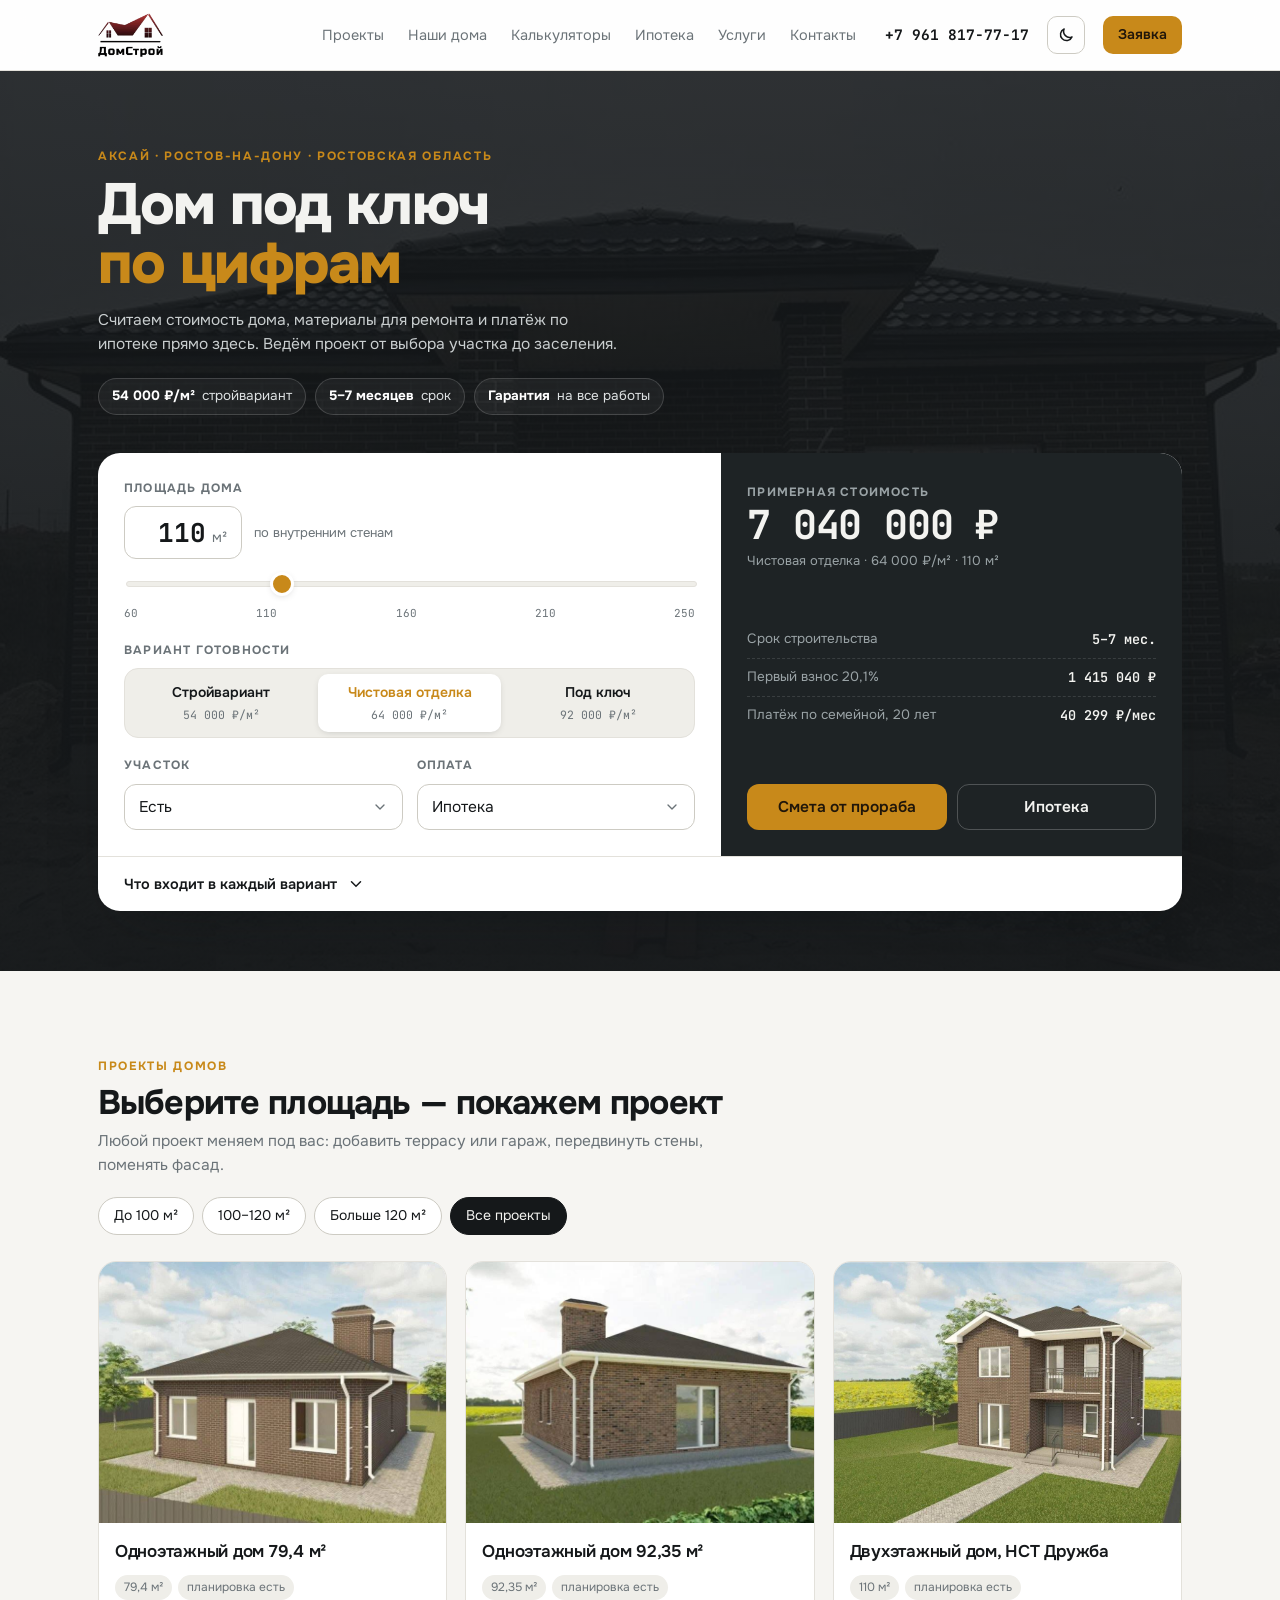
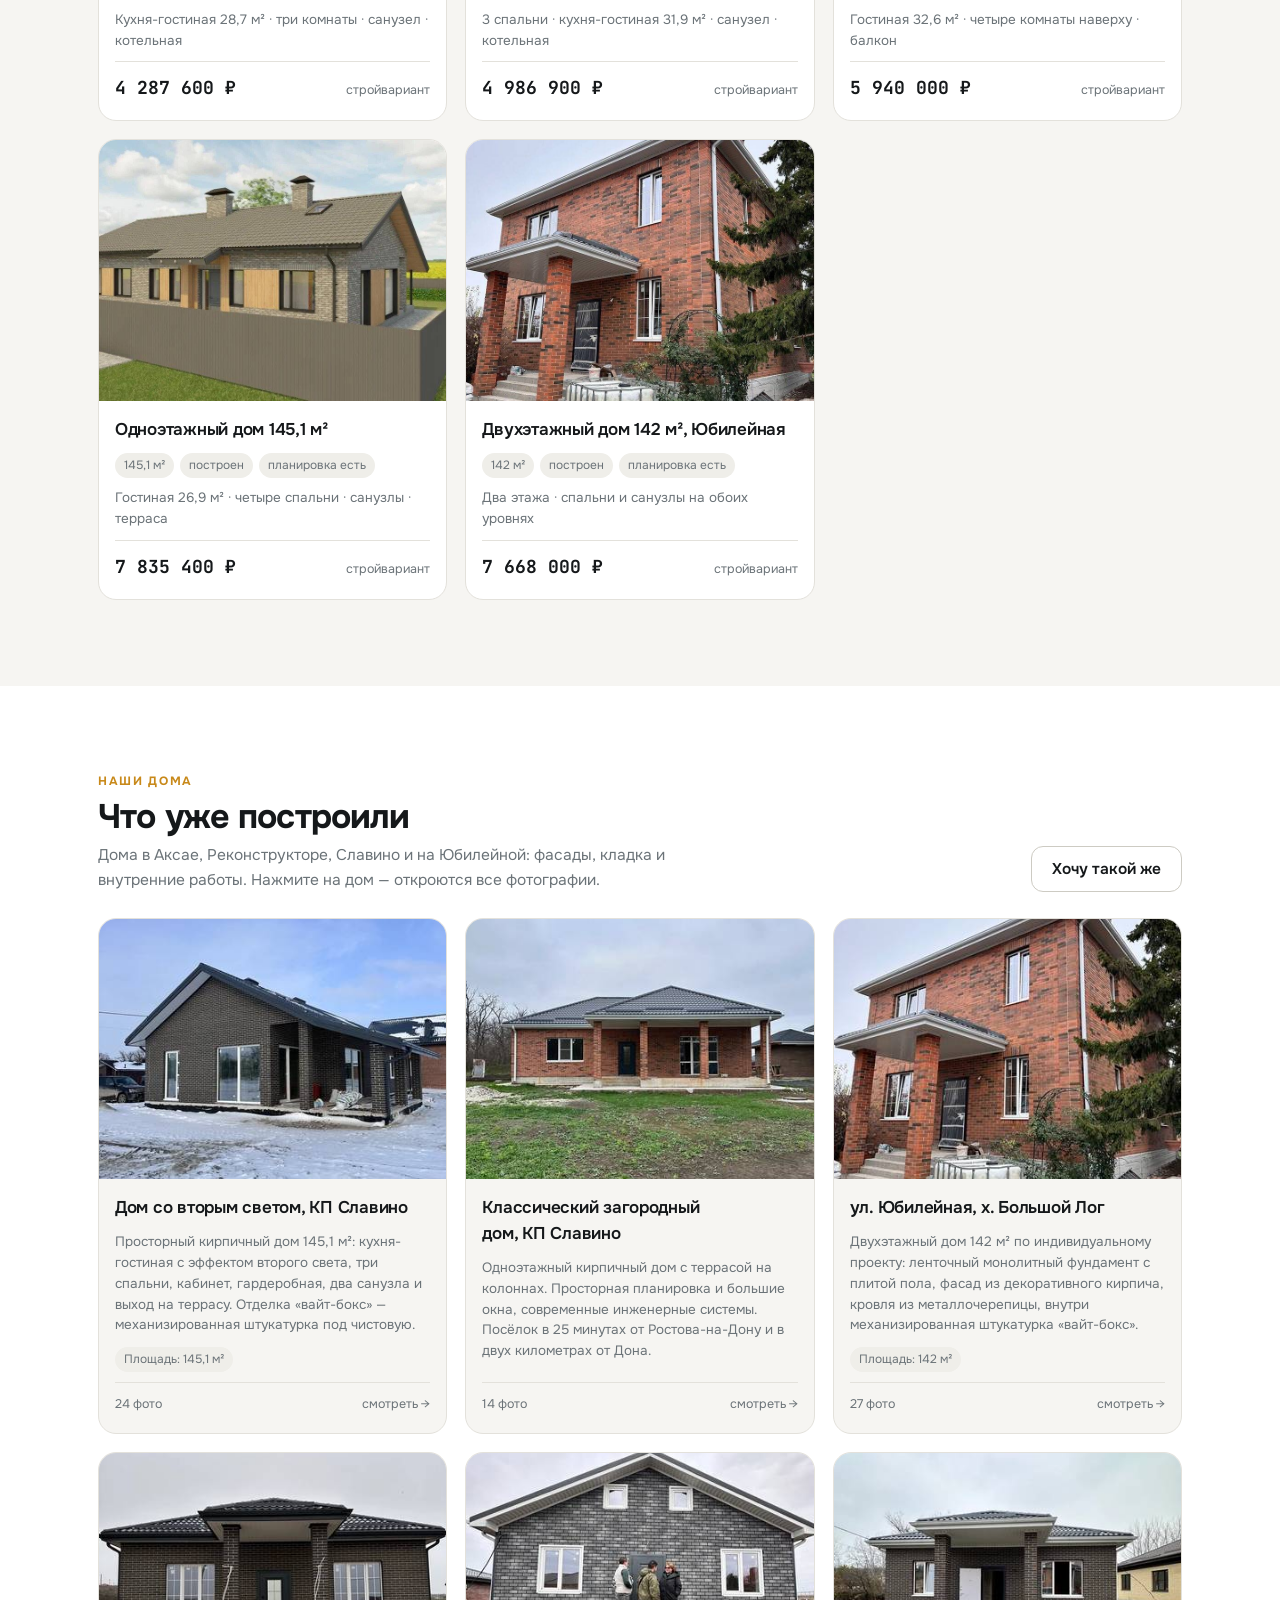
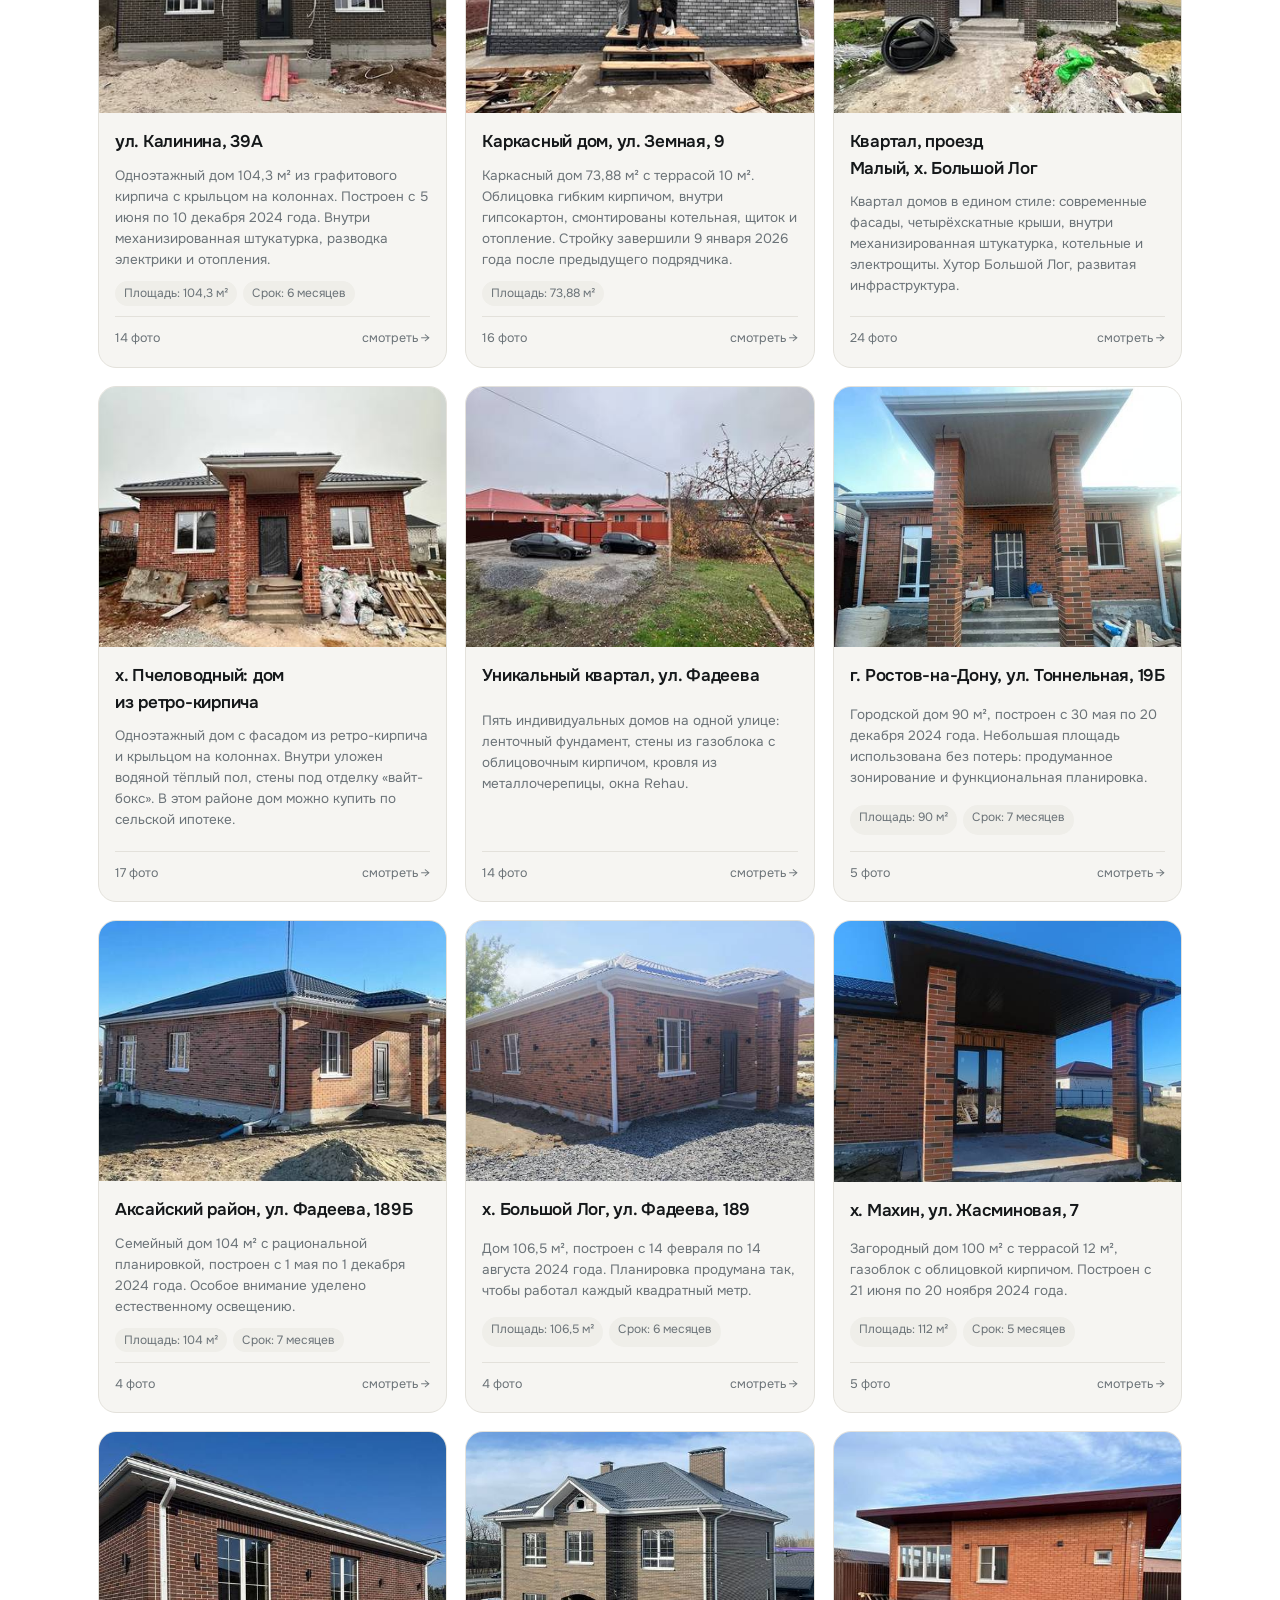
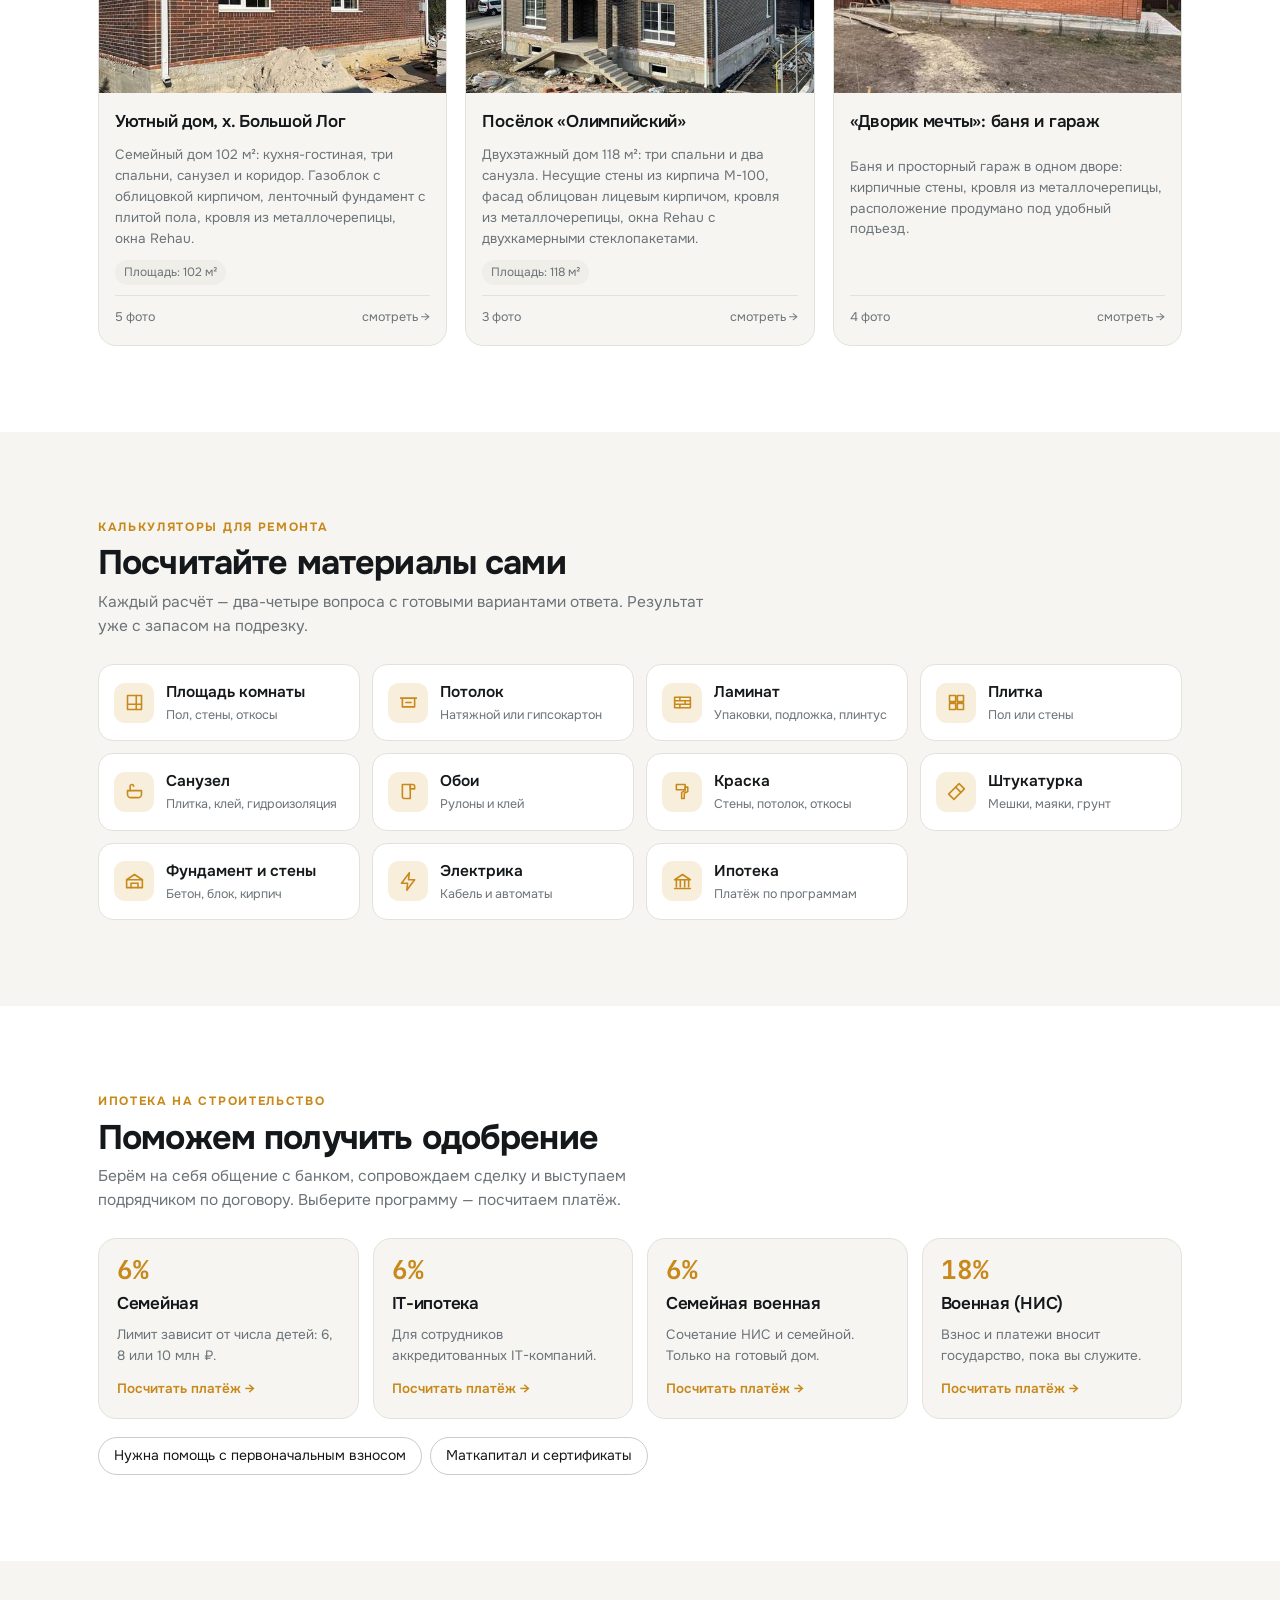
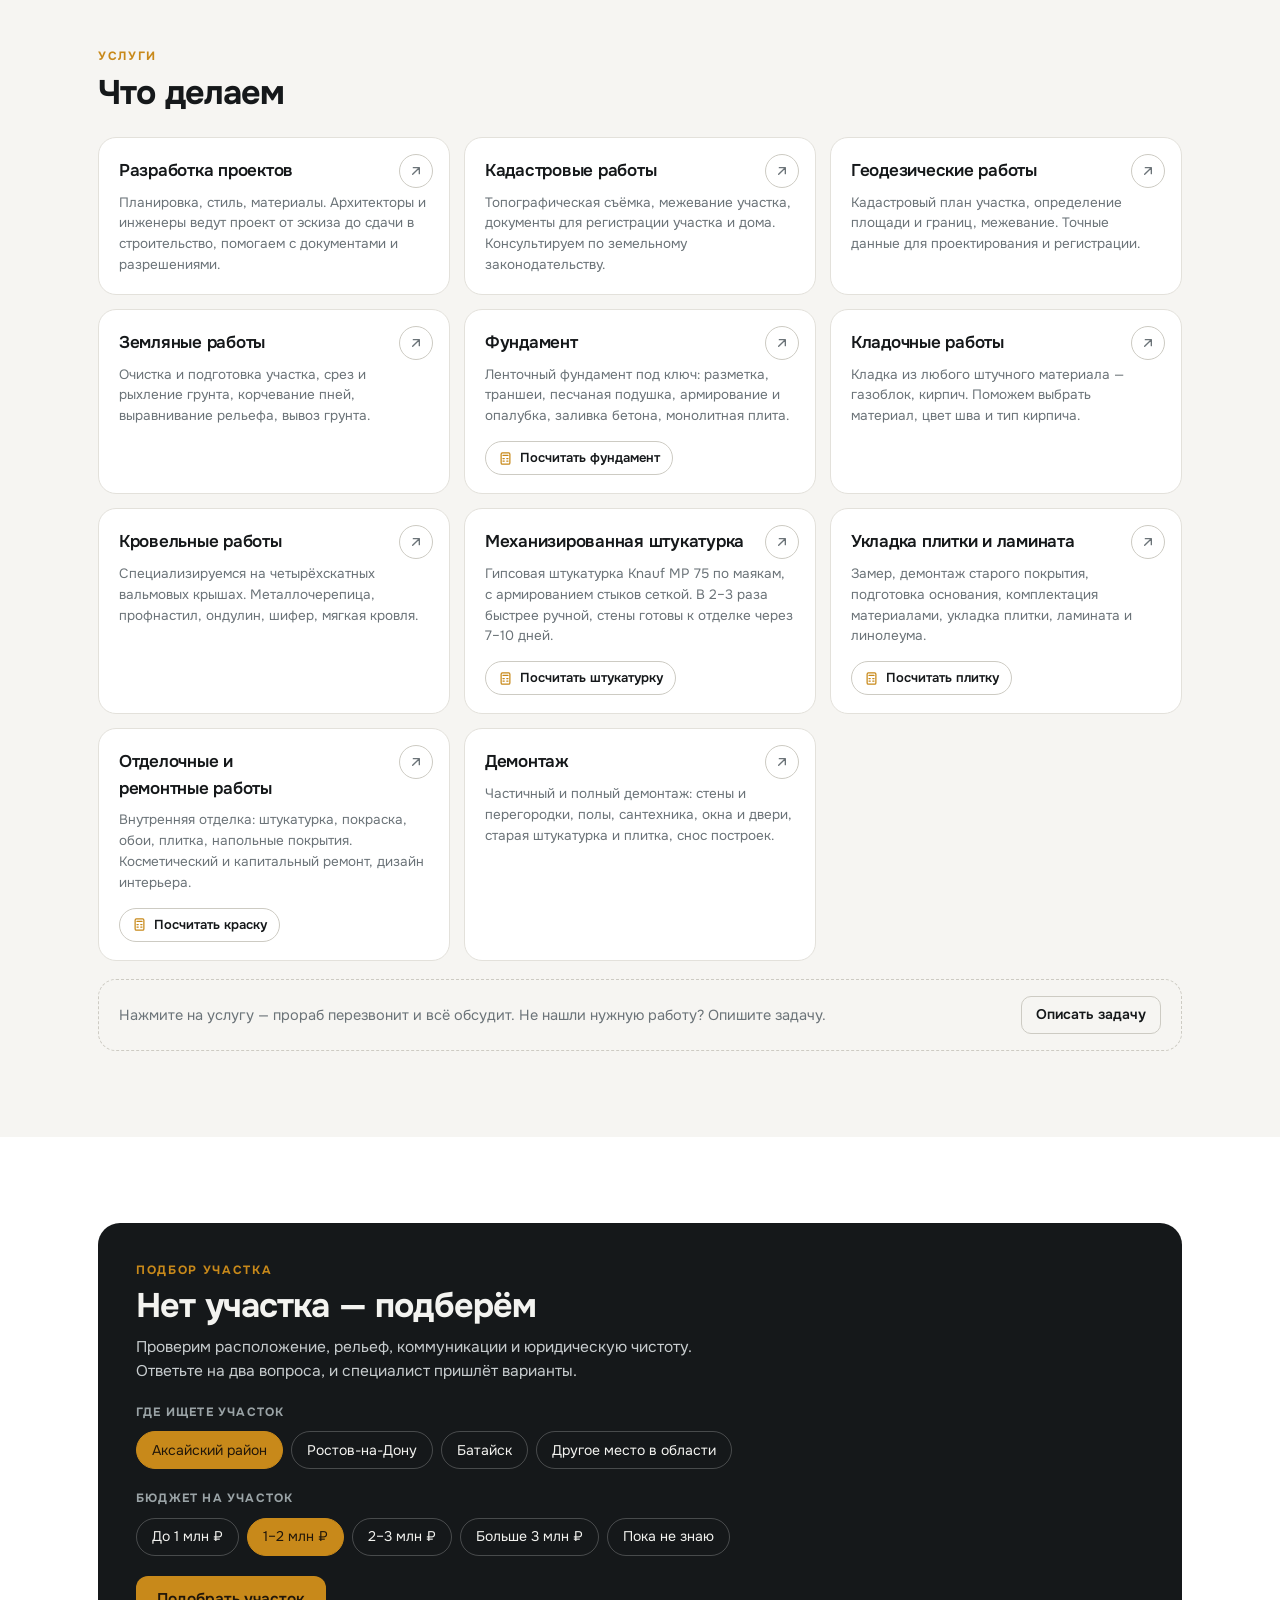
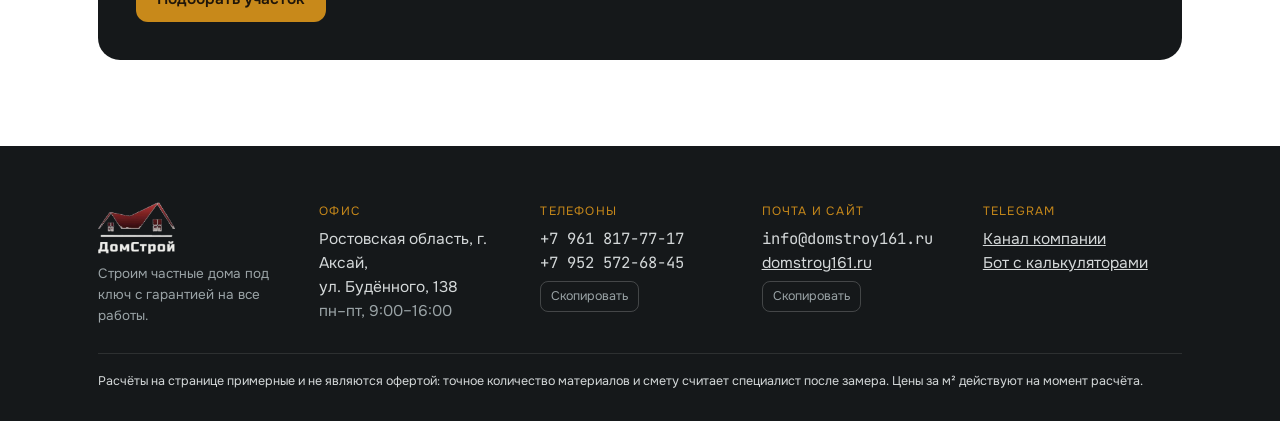
==== commit 508b5183: "Светлая тема, свои списки и просмотр фото, карточки услуг без повторов - светлая тема по умолчанию, " ====
--- a/index.html
+++ b/index.html
@@ -5,7 +5,9 @@
 <meta name="viewport" content="width=device-width, initial-scale=1, viewport-fit=cover">
 <title>ДомСтрой — дома под ключ в Аксае и Ростове-на-Дону</title>
 <meta name="description" content="Стоимость дома, проекты с планировками, построенные объекты, калькуляторы материалов для ремонта и расчёт ипотеки. Строительная компания «ДомСтрой», Аксай.">
-<meta name="theme-color" content="#15181A">
+<meta name="theme-color" content="#F6F5F2">
+<script>/* светлая тема по умолчанию, тёмная — если посетитель сам её выбрал */
+try{document.documentElement.setAttribute("data-theme",localStorage.getItem("ds-theme")==="dark"?"dark":"light")}catch(e){document.documentElement.setAttribute("data-theme","light")}</script>
 <link rel="preconnect" href="https://fonts.googleapis.com">
 <link rel="preconnect" href="https://fonts.gstatic.com" crossorigin>
 <link rel="stylesheet" href="https://fonts.googleapis.com/css2?family=Onest:wght@400;500;600;700;800&family=JetBrains+Mono:wght@500;700&display=swap">
@@ -16,7 +18,7 @@
 <meta property="og:description" content="Стоимость дома, проекты с планировками, построенные объекты и калькуляторы материалов.">
 <meta property="og:image" content="https://pochuvstvuyvkus.github.io/domstroy-calculator/img/obj/kalinina39/1.jpg">
 <meta name="twitter:card" content="summary_large_image">
-<link rel="stylesheet" href="style.css?v=3">
+<link rel="stylesheet" href="style.css?v=5">
 </head>
 <body>
 
@@ -35,6 +37,10 @@
       <a href="#contacts">Контакты</a>
     </nav>
     <a class="tel" href="tel:+79618177717">+7 961 817-77-17</a>
+    <button class="theme-btn" id="themeBtn" type="button" aria-label="Включить тёмную тему">
+      <svg class="moon" viewBox="0 0 24 24"><path d="M20 14.5A8 8 0 0 1 9.5 4a8 8 0 1 0 10.5 10.5Z"/></svg>
+      <svg class="sun" viewBox="0 0 24 24"><circle cx="12" cy="12" r="4"/><path d="M12 2v2M12 20v2M4.9 4.9l1.4 1.4M17.7 17.7l1.4 1.4M2 12h2M20 12h2M4.9 19.1l1.4-1.4M17.7 6.3l1.4-1.4"/></svg>
+    </button>
     <button class="btn sm" data-lead="Консультация">Заявка</button>
   </div>
 </header>
@@ -173,6 +179,10 @@
         </div>
       </div>
       <div class="srv" id="srv"></div>
+      <div class="srv-foot">
+        <p>Нажмите на услугу — прораб перезвонит и всё обсудит. Не нашли нужную работу? Опишите задачу.</p>
+        <button class="btn ghost sm" data-lead="Другая работа">Описать задачу</button>
+      </div>
     </div>
   </section>
 
@@ -243,19 +253,21 @@
   </div>
 </div>
 
-<div class="lb" id="lb" hidden>
+<div class="lb" id="lb" hidden role="dialog" aria-modal="true" aria-label="Просмотр фотографий">
   <header>
     <span class="cap" id="lbCap"></span>
+    <span class="count" id="lbCount"></span>
     <button class="x" id="lbClose" aria-label="Закрыть"><svg viewBox="0 0 24 24" stroke-linecap="round"><path d="M6 6l12 12M18 6 6 18"/></svg></button>
   </header>
-  <div class="stage"><img id="lbImg" alt=""></div>
-  <footer>
-    <button class="nav" id="lbPrev" aria-label="Предыдущее фото"><svg viewBox="0 0 24 24"><path d="m14 6-6 6 6 6"/></svg></button>
-    <span class="count" id="lbCount"></span>
-    <button class="nav" id="lbNext" aria-label="Следующее фото"><svg viewBox="0 0 24 24"><path d="m10 6 6 6-6 6"/></svg></button>
-  </footer>
+  <div class="stage" id="lbStage">
+    <img id="lbImg" alt="">
+    <span class="spin" aria-hidden="true"></span>
+    <button class="nav prev" id="lbPrev" aria-label="Предыдущее фото"><svg viewBox="0 0 24 24"><path d="m14 6-6 6 6 6"/></svg></button>
+    <button class="nav next" id="lbNext" aria-label="Следующее фото"><svg viewBox="0 0 24 24"><path d="m10 6 6 6-6 6"/></svg></button>
+  </div>
+  <div class="strip" id="lbStrip" aria-label="Все фото"></div>
 </div>
 
-<script src="app.js?v=3"></script>
+<script src="app.js?v=5"></script>
 </body>
 </html>
--- a/style.css
+++ b/style.css
@@ -239,11 +239,24 @@
 
 /* услуги */
 .srv{display:grid;gap:14px;grid-template-columns:repeat(auto-fill,minmax(265px,1fr))}
-.scard{padding:18px;border:1px solid var(--line);border-radius:var(--radius);background:var(--surface);
-  display:grid;gap:8px;align-content:start}
+.scard{position:relative;padding:20px 20px 18px;border:1px solid var(--line);border-radius:var(--radius);background:var(--surface);
+  display:grid;gap:8px;align-content:start;cursor:pointer;transition:border-color .15s,box-shadow .15s,transform .15s}
 .sec.alt .scard{background:var(--bg)}
+.scard h3{padding-right:44px}
 .scard p{font-size:13.5px;color:var(--muted)}
-.scard .more{display:flex;gap:12px;flex-wrap:wrap;margin-top:4px}
+.scard .go{position:absolute;top:16px;right:16px;display:grid;place-items:center;width:34px;height:34px;border-radius:50%;
+  border:1px solid var(--line-strong);color:var(--muted);transition:background .15s,color .15s,border-color .15s}
+.scard .go svg{width:16px;height:16px;fill:none;stroke:currentColor;stroke-width:2;stroke-linecap:round;stroke-linejoin:round}
+.scard:hover,.scard:focus-visible{border-color:var(--accent);box-shadow:var(--shadow-s);outline:none}
+.scard:hover .go,.scard:focus-visible .go{background:var(--accent);border-color:var(--accent);color:var(--accent-ink)}
+.scard .chip{justify-self:start;display:inline-flex;align-items:center;gap:7px;margin-top:6px;min-height:34px;padding:0 12px;
+  border:1px solid var(--line-strong);border-radius:999px;background:transparent;color:var(--ink);font:inherit;font-size:13px;
+  font-weight:600;cursor:pointer;transition:border-color .15s,background .15s}
+.scard .chip svg{width:15px;height:15px;fill:none;stroke:var(--accent);stroke-width:2;stroke-linecap:round;stroke-linejoin:round}
+.scard .chip:hover{border-color:var(--accent);background:var(--accent-soft)}
+.srv-foot{display:flex;flex-wrap:wrap;align-items:center;justify-content:space-between;gap:12px 20px;margin-top:18px;
+  padding:16px 20px;border:1px dashed var(--line-strong);border-radius:var(--radius)}
+.srv-foot p{margin:0;color:var(--muted);font-size:14.5px}
 .link{background:none;border:0;padding:0;font-size:13.5px;font-weight:600;color:var(--accent);cursor:pointer;
   text-decoration:underline;text-underline-offset:3px}
 
@@ -322,23 +335,77 @@
 .card-ph img{width:100%;height:100%;object-fit:cover}
 
 /* ── просмотр фотографий ──────────────────────────────────── */
-.lb{position:fixed;inset:0;z-index:60;background:rgba(8,9,10,.94);display:grid;grid-template-rows:auto 1fr auto}
+.lb{position:fixed;inset:0;z-index:60;background:#0B0C0D;display:grid;grid-template-rows:auto minmax(0,1fr) auto;
+  height:100vh;height:100dvh;color:#E9EBEB}
 .lb[hidden]{display:none}
-.lb header{display:flex;align-items:center;gap:12px;padding:14px 18px;color:#E9EBEB}
-.lb header .cap{flex:1;min-width:0;font-size:14px;color:#C2C7C8}
-.lb .stage{display:grid;place-items:center;padding:0 clamp(8px,4vw,60px);min-height:0}
-.lb .stage img{max-width:100%;max-height:100%;object-fit:contain;border-radius:10px}
-.lb footer{display:flex;align-items:center;justify-content:center;gap:12px;padding:16px;
-  padding-bottom:max(16px,env(safe-area-inset-bottom,0px))}
-.lb .nav{display:grid;place-items:center;background:rgba(255,255,255,.1);border:0;color:#fff;width:46px;height:46px;
-  border-radius:50%;cursor:pointer}
-.lb .nav:hover{background:rgba(255,255,255,.2)}
-.lb .nav svg{width:20px;height:20px;fill:none;stroke:currentColor;stroke-width:2;stroke-linecap:round}
-.lb .count{font-family:var(--mono);font-size:13px;color:#C2C7C8;min-width:60px;text-align:center}
-.lb .x{background:rgba(255,255,255,.1);color:#fff}
+.lb header{display:flex;align-items:center;gap:14px;padding:12px 14px 10px 18px;padding-top:max(12px,env(safe-area-inset-top,0px))}
+.lb header .cap{flex:1;min-width:0;font-size:14.5px;font-weight:600;white-space:nowrap;overflow:hidden;text-overflow:ellipsis}
+.lb .count{font-family:var(--mono);font-size:13px;color:#AEB4B6;white-space:nowrap}
+.lb .x{display:grid;place-items:center;width:42px;height:42px;border:0;border-radius:50%;background:rgba(255,255,255,.1);
+  color:#fff;cursor:pointer;flex:none}
+.lb .x:hover{background:rgba(255,255,255,.2)}
+.lb .x svg{width:20px;height:20px;fill:none;stroke:currentColor;stroke-width:2}
+.lb .stage{position:relative;min-height:0;overflow:hidden;touch-action:pan-y}
+.lb .stage img{position:absolute;inset:0;width:100%;height:100%;object-fit:contain;padding:0 clamp(8px,6vw,84px);
+  transition:opacity .18s}
+.lb .stage.loading img{opacity:.25}
+.lb .stage .spin{position:absolute;left:50%;top:50%;width:34px;height:34px;margin:-17px 0 0 -17px;border-radius:50%;
+  border:3px solid rgba(255,255,255,.18);border-top-color:#fff;animation:lbspin .8s linear infinite;display:none}
+.lb .stage.loading .spin{display:block}
+@keyframes lbspin{to{transform:rotate(360deg)}}
+.lb .nav{position:absolute;top:50%;margin-top:-24px;display:grid;place-items:center;width:48px;height:48px;border:0;
+  border-radius:50%;background:rgba(255,255,255,.12);color:#fff;cursor:pointer;z-index:2}
+.lb .nav:hover{background:rgba(255,255,255,.24)}
+.lb .nav.prev{left:clamp(6px,2vw,22px)}
+.lb .nav.next{right:clamp(6px,2vw,22px)}
+.lb .nav svg{width:22px;height:22px;fill:none;stroke:currentColor;stroke-width:2;stroke-linecap:round}
+.lb .strip{display:flex;gap:8px;overflow-x:auto;padding:12px 14px;padding-bottom:max(12px,env(safe-area-inset-bottom,0px));
+  scrollbar-width:thin;scroll-behavior:smooth;justify-content:safe center}
+.lb .strip button{flex:none;width:72px;height:54px;padding:0;border:2px solid transparent;border-radius:9px;overflow:hidden;
+  background:#1C1F20;cursor:pointer;opacity:.55;transition:opacity .15s,border-color .15s}
+.lb .strip button:hover{opacity:.85}
+.lb .strip button[aria-current="true"]{border-color:var(--accent);opacity:1}
+.lb .strip img{width:100%;height:100%;object-fit:cover}
+@media (max-width:640px){
+  .lb .nav{width:40px;height:40px;margin-top:-20px;background:rgba(0,0,0,.45)}
+  .lb .stage img{padding:0}
+  .lb .strip button{width:58px;height:44px}
+}
 
 /* логотип под тему */
 @media (prefers-color-scheme:dark){:root:not([data-theme="light"]) .brand .on-light{display:none}
   :root:not([data-theme="light"]) .brand .on-dark{display:block}}
 :root[data-theme="dark"] .brand .on-light{display:none}
 :root[data-theme="dark"] .brand .on-dark{display:block}
+
+/* ── переключатель темы ───────────────────────────────────── */
+.theme-btn{display:grid;place-items:center;width:38px;height:38px;flex:none;border:1px solid var(--line-strong);border-radius:10px;
+  background:transparent;color:var(--ink);cursor:pointer}
+.theme-btn:hover{border-color:var(--ink)}
+.theme-btn svg{width:18px;height:18px;fill:none;stroke:currentColor;stroke-width:2;stroke-linecap:round;stroke-linejoin:round}
+.theme-btn .moon{display:block}.theme-btn .sun{display:none}
+:root[data-theme="dark"] .theme-btn .moon{display:none}
+:root[data-theme="dark"] .theme-btn .sun{display:block}
+@media (max-width:359px){.theme-btn{display:none}}
+
+/* ── свой выпадающий список вместо системного ─────────────── */
+.dd{position:relative}
+.dd-btn{display:flex;align-items:center;justify-content:space-between;gap:10px;text-align:left;cursor:pointer}
+.dd-btn .dd-val{flex:1;min-width:0;white-space:nowrap;overflow:hidden;text-overflow:ellipsis}
+.dd-btn svg{width:16px;height:16px;flex:none;fill:none;stroke:var(--muted);stroke-width:2;stroke-linecap:round;
+  stroke-linejoin:round;transition:transform .15s}
+.dd-btn[aria-expanded="true"]{border-color:var(--accent)}
+.dd-btn[aria-expanded="true"] svg{transform:rotate(180deg)}
+.dd-list{position:fixed;z-index:70;margin:0;padding:6px;list-style:none;
+  background:var(--surface);border:1px solid var(--line-strong);border-radius:14px;box-shadow:var(--shadow);
+  max-height:280px;overflow:auto;animation:ddin .12s ease-out}
+.dd-list[hidden]{display:none}
+@keyframes ddin{from{opacity:0;transform:translateY(-4px)}to{opacity:1;transform:none}}
+.dd-opt{display:flex;align-items:center;justify-content:space-between;gap:10px;min-height:42px;padding:8px 12px;
+  border-radius:9px;font-size:14.5px;color:var(--ink);cursor:pointer;outline:none}
+.dd-opt:hover,.dd-opt:focus{background:var(--surface-2)}
+.dd-opt[aria-selected="true"]{color:var(--accent);font-weight:600}
+.dd-opt[aria-selected="true"]::after{content:"";width:16px;height:16px;flex:none;background:currentColor;
+  -webkit-mask:url("data:image/svg+xml,%3Csvg xmlns='http://www.w3.org/2000/svg' viewBox='0 0 24 24' fill='none' stroke='black' stroke-width='2.4' stroke-linecap='round' stroke-linejoin='round'%3E%3Cpath d='m5 12 5 5 9-10'/%3E%3C/svg%3E") center/contain no-repeat;
+  mask:url("data:image/svg+xml,%3Csvg xmlns='http://www.w3.org/2000/svg' viewBox='0 0 24 24' fill='none' stroke='black' stroke-width='2.4' stroke-linecap='round' stroke-linejoin='round'%3E%3Cpath d='m5 12 5 5 9-10'/%3E%3C/svg%3E") center/contain no-repeat}
+.lb .nav[hidden],.lb .strip[hidden]{display:none}
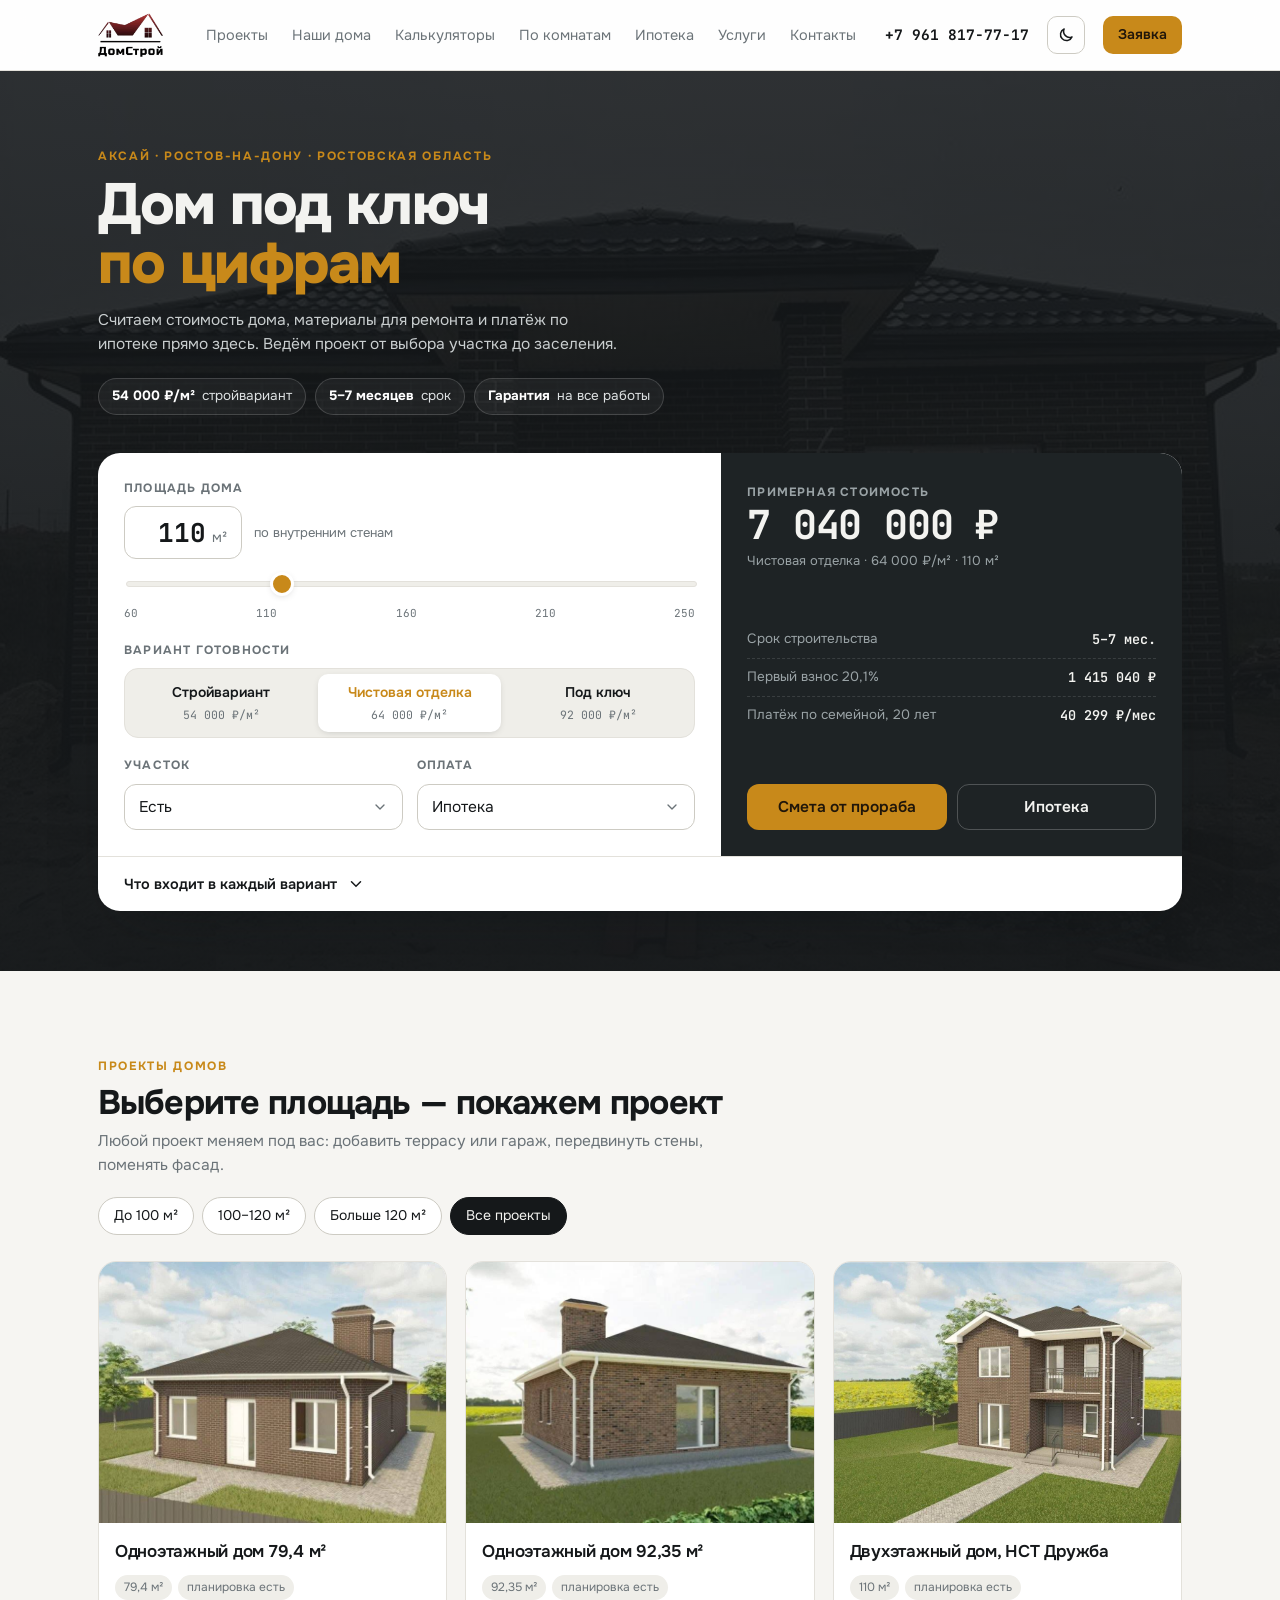
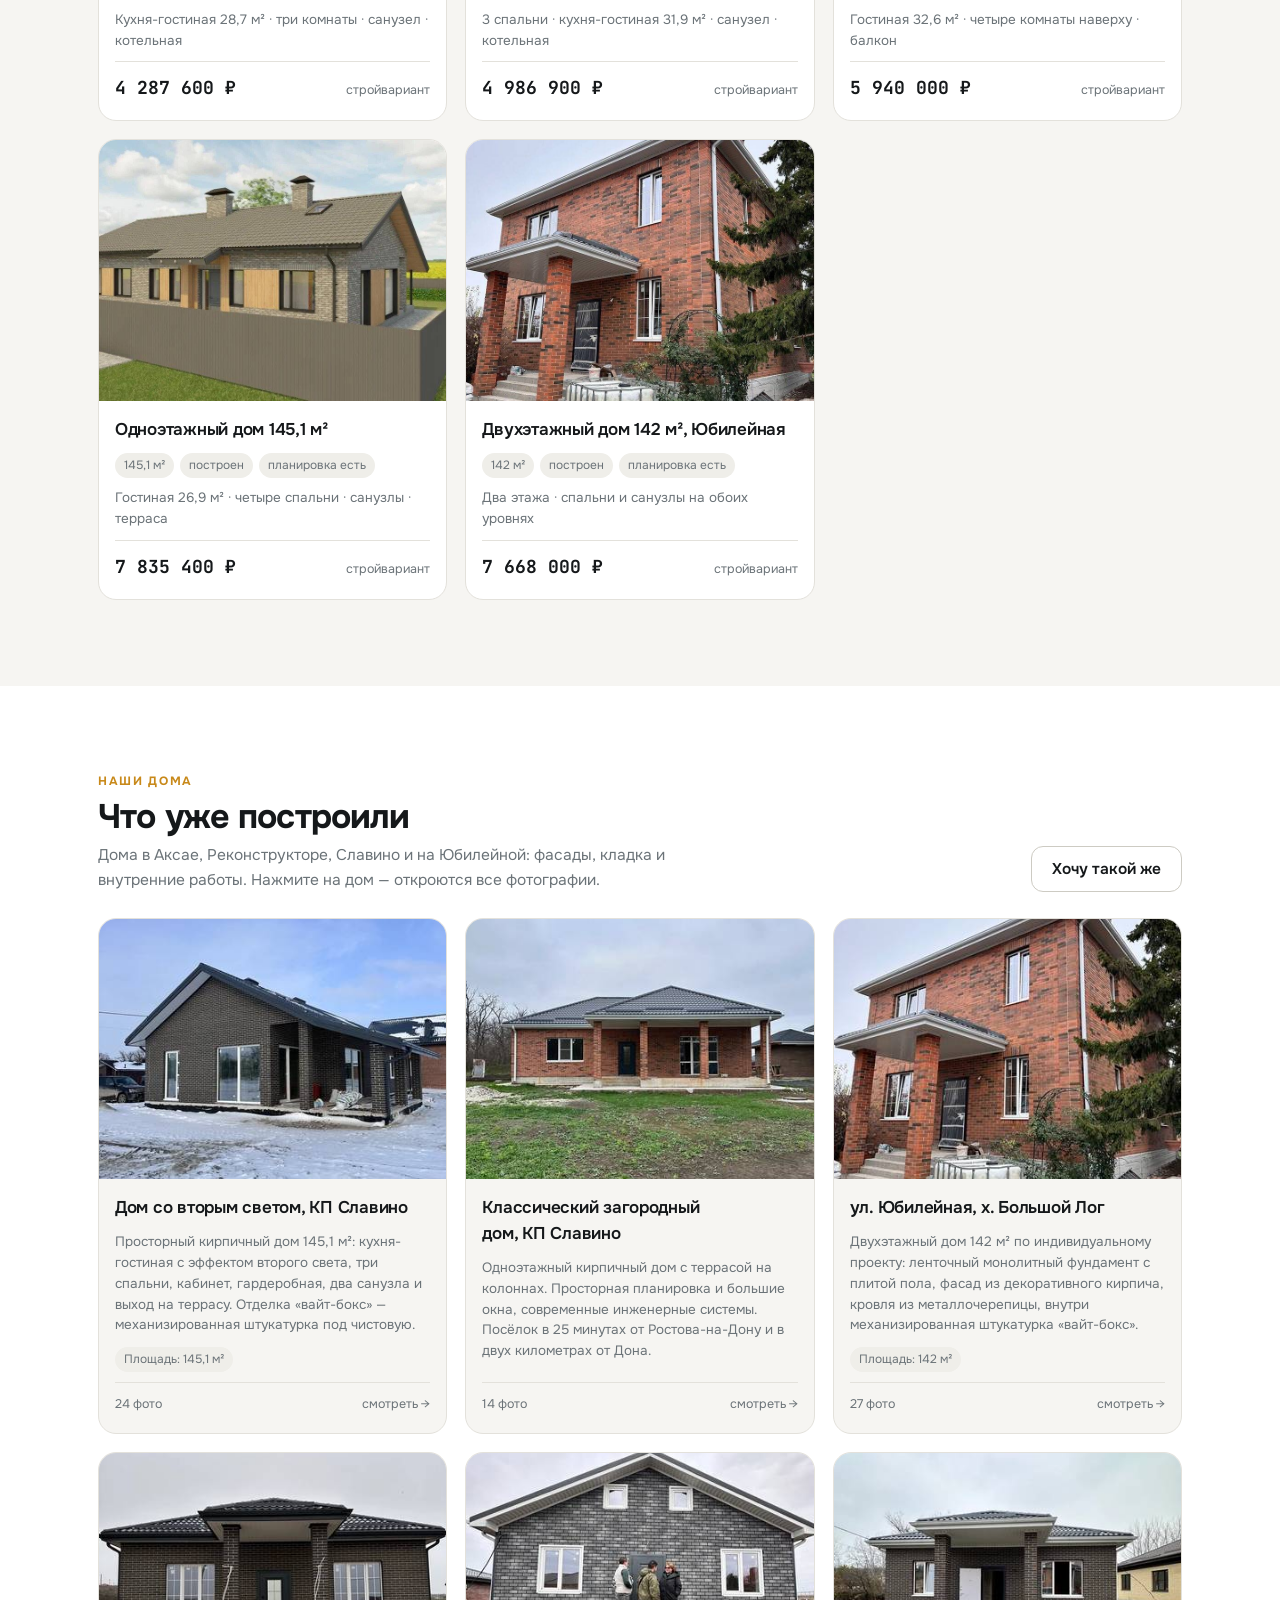
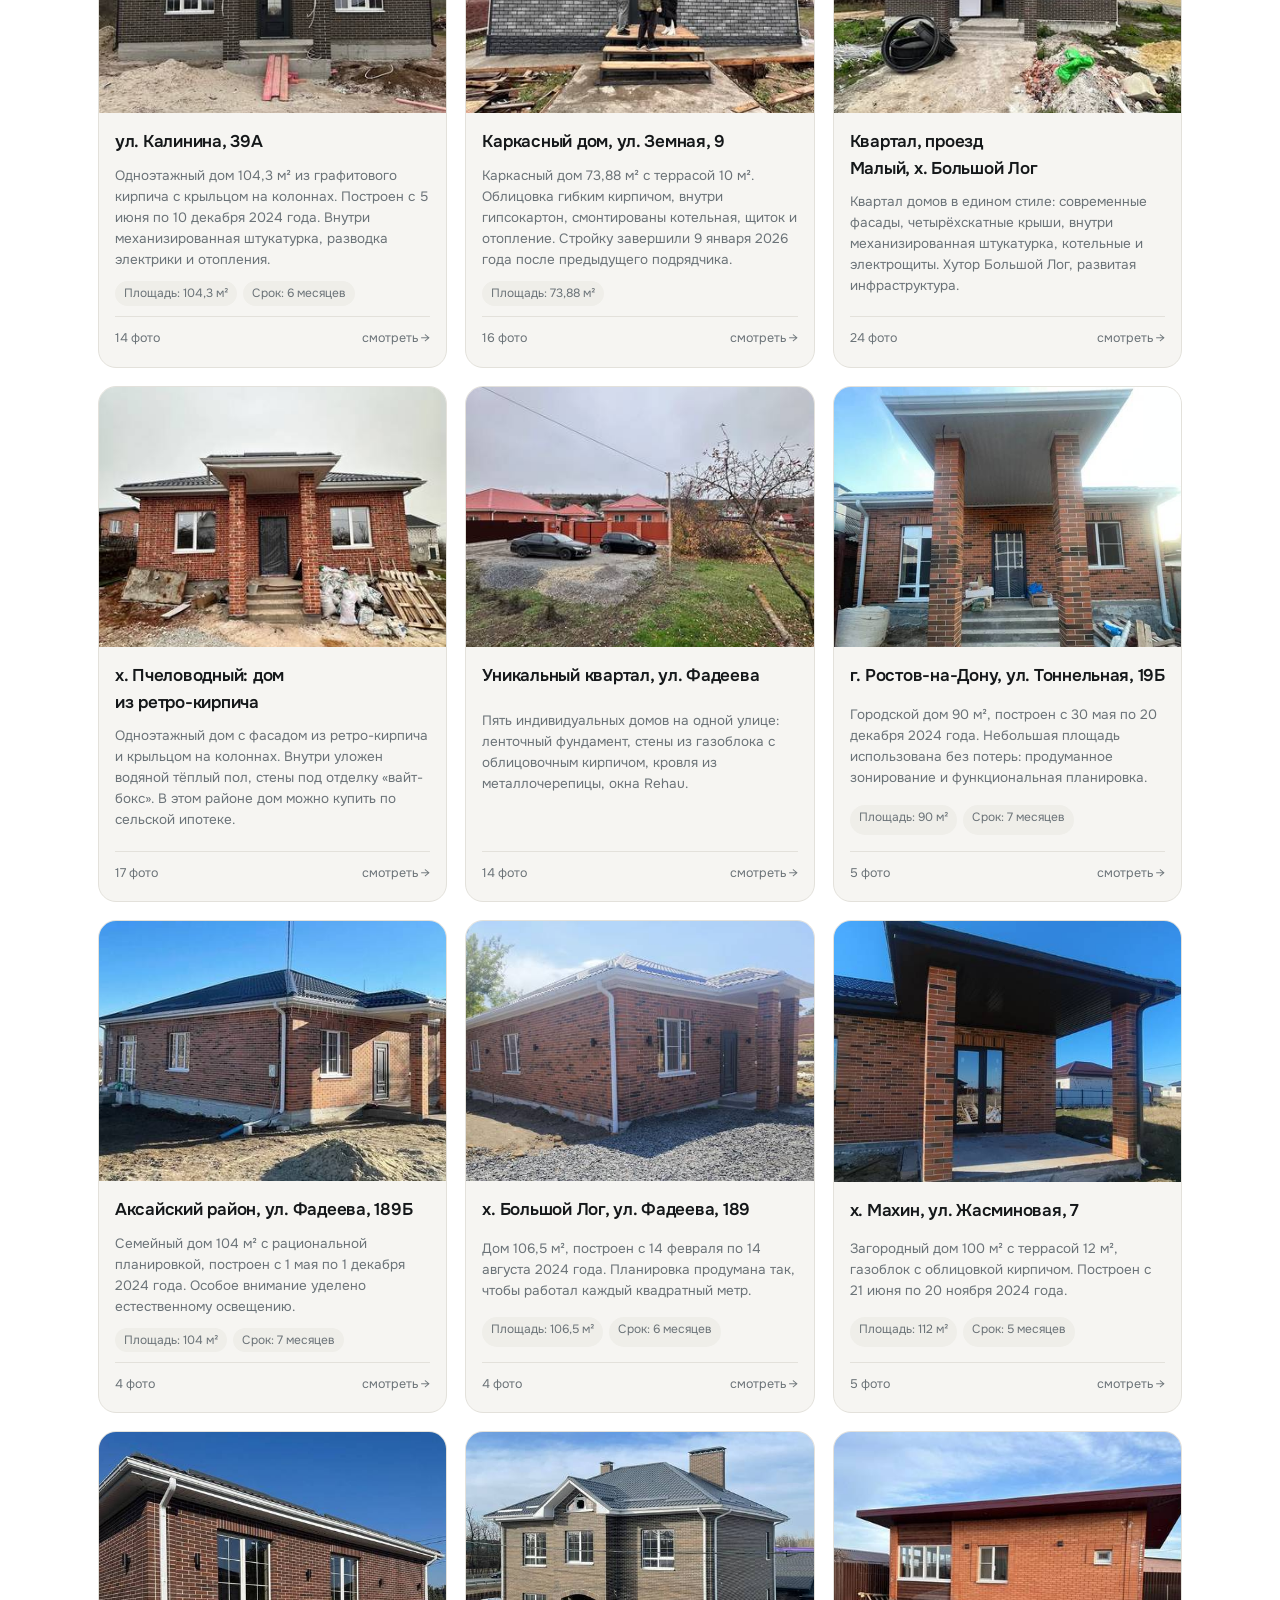
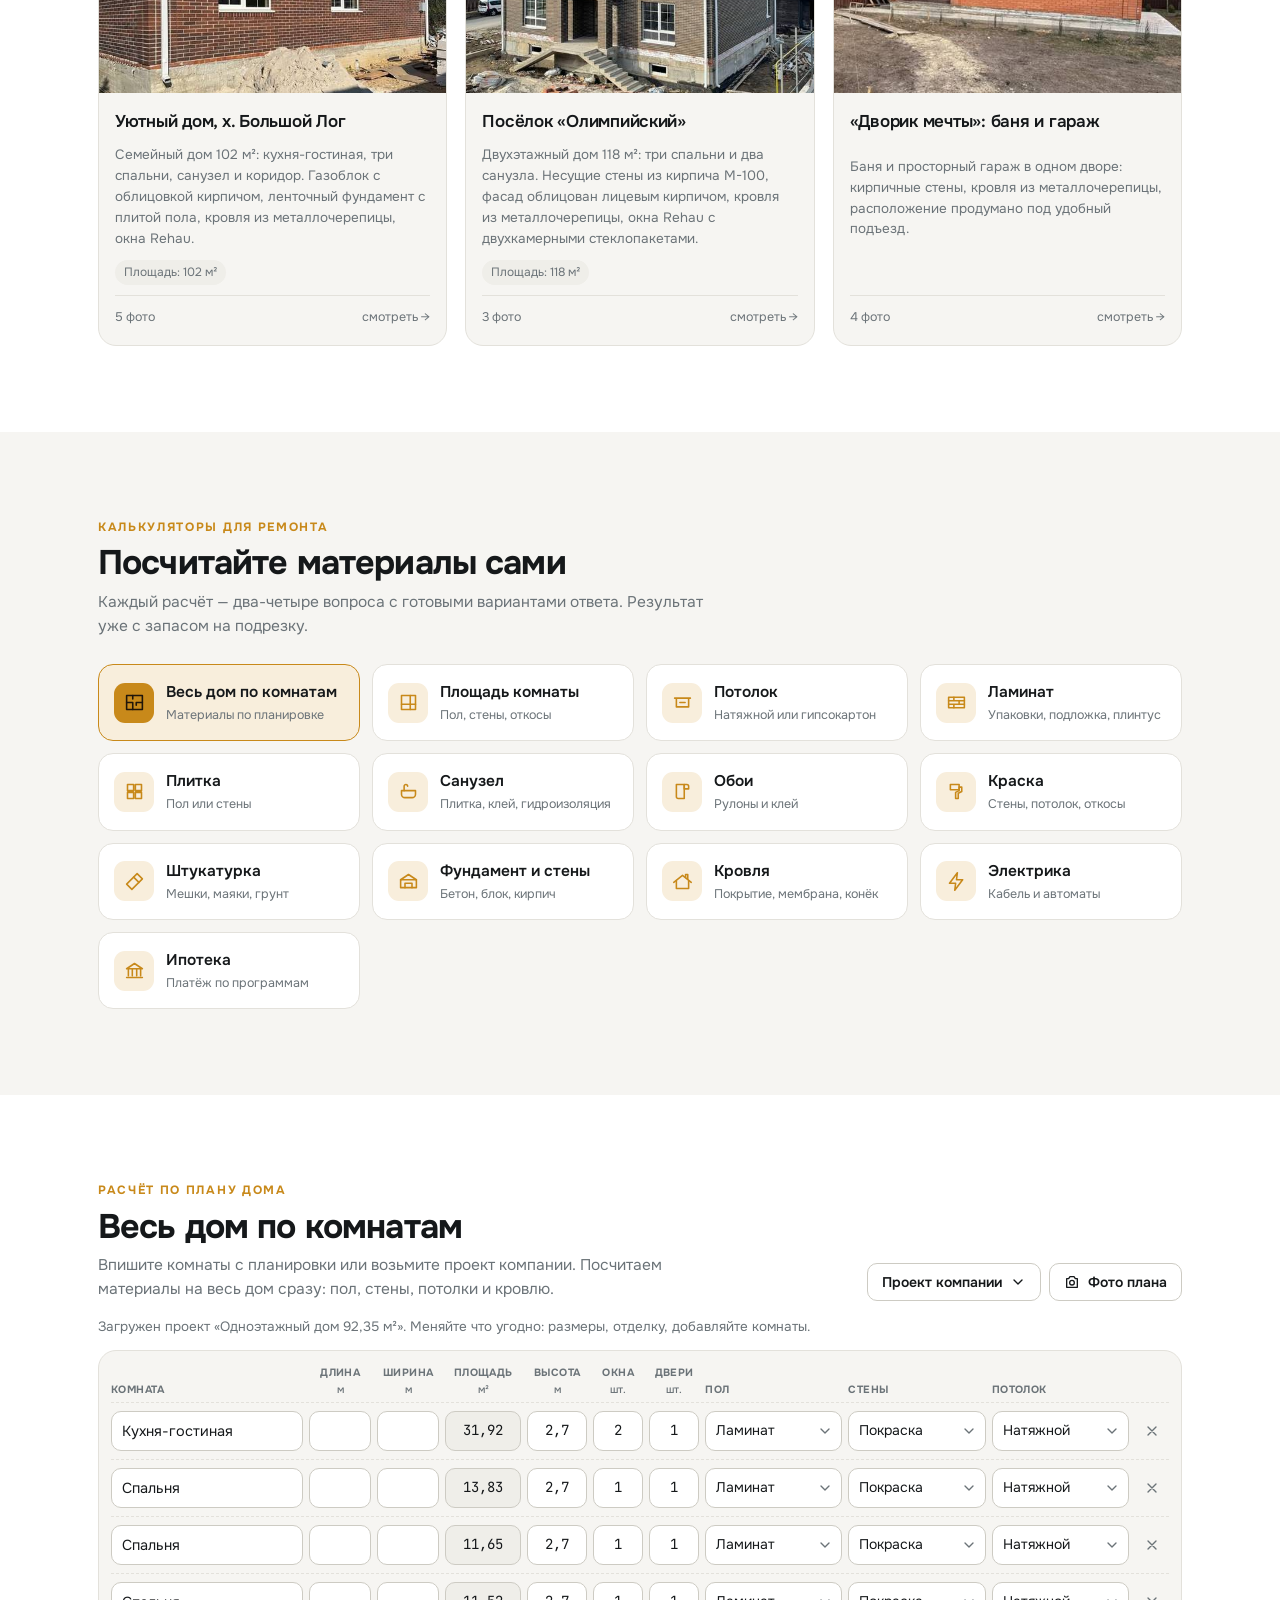
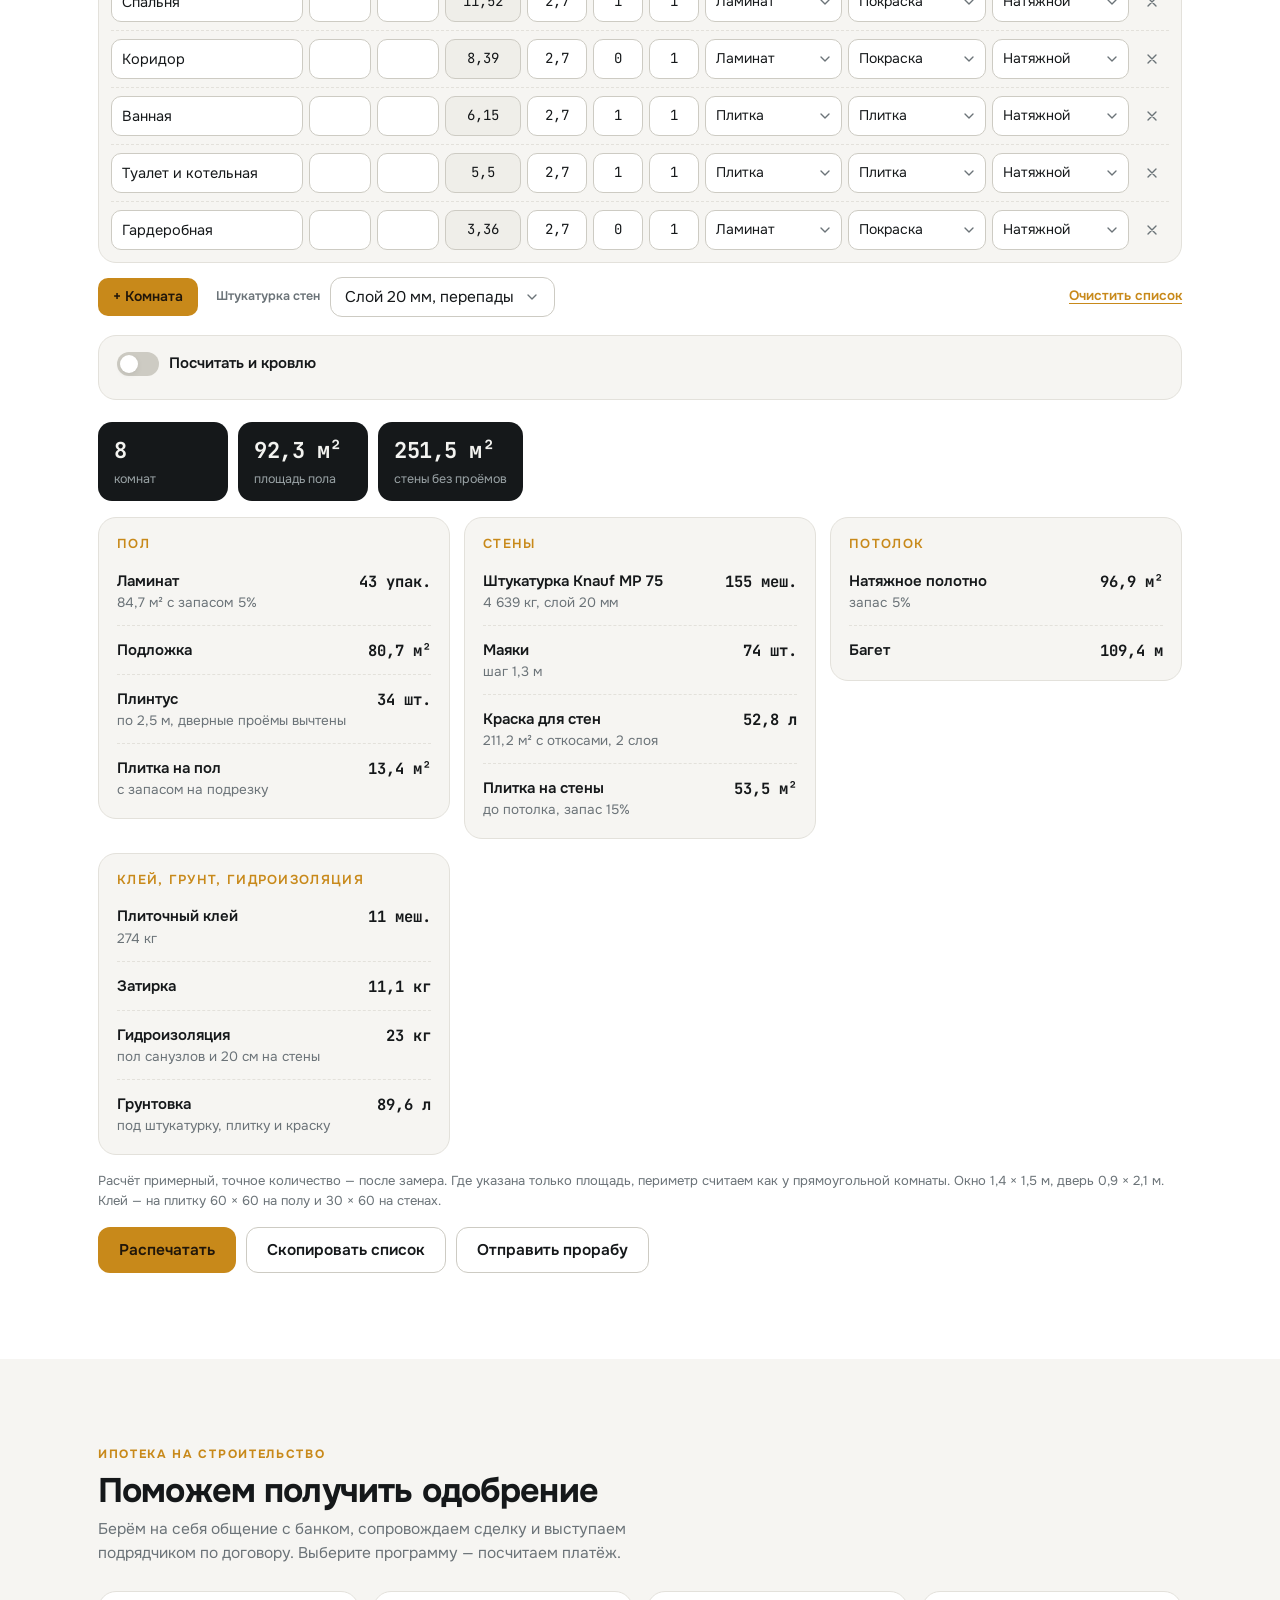
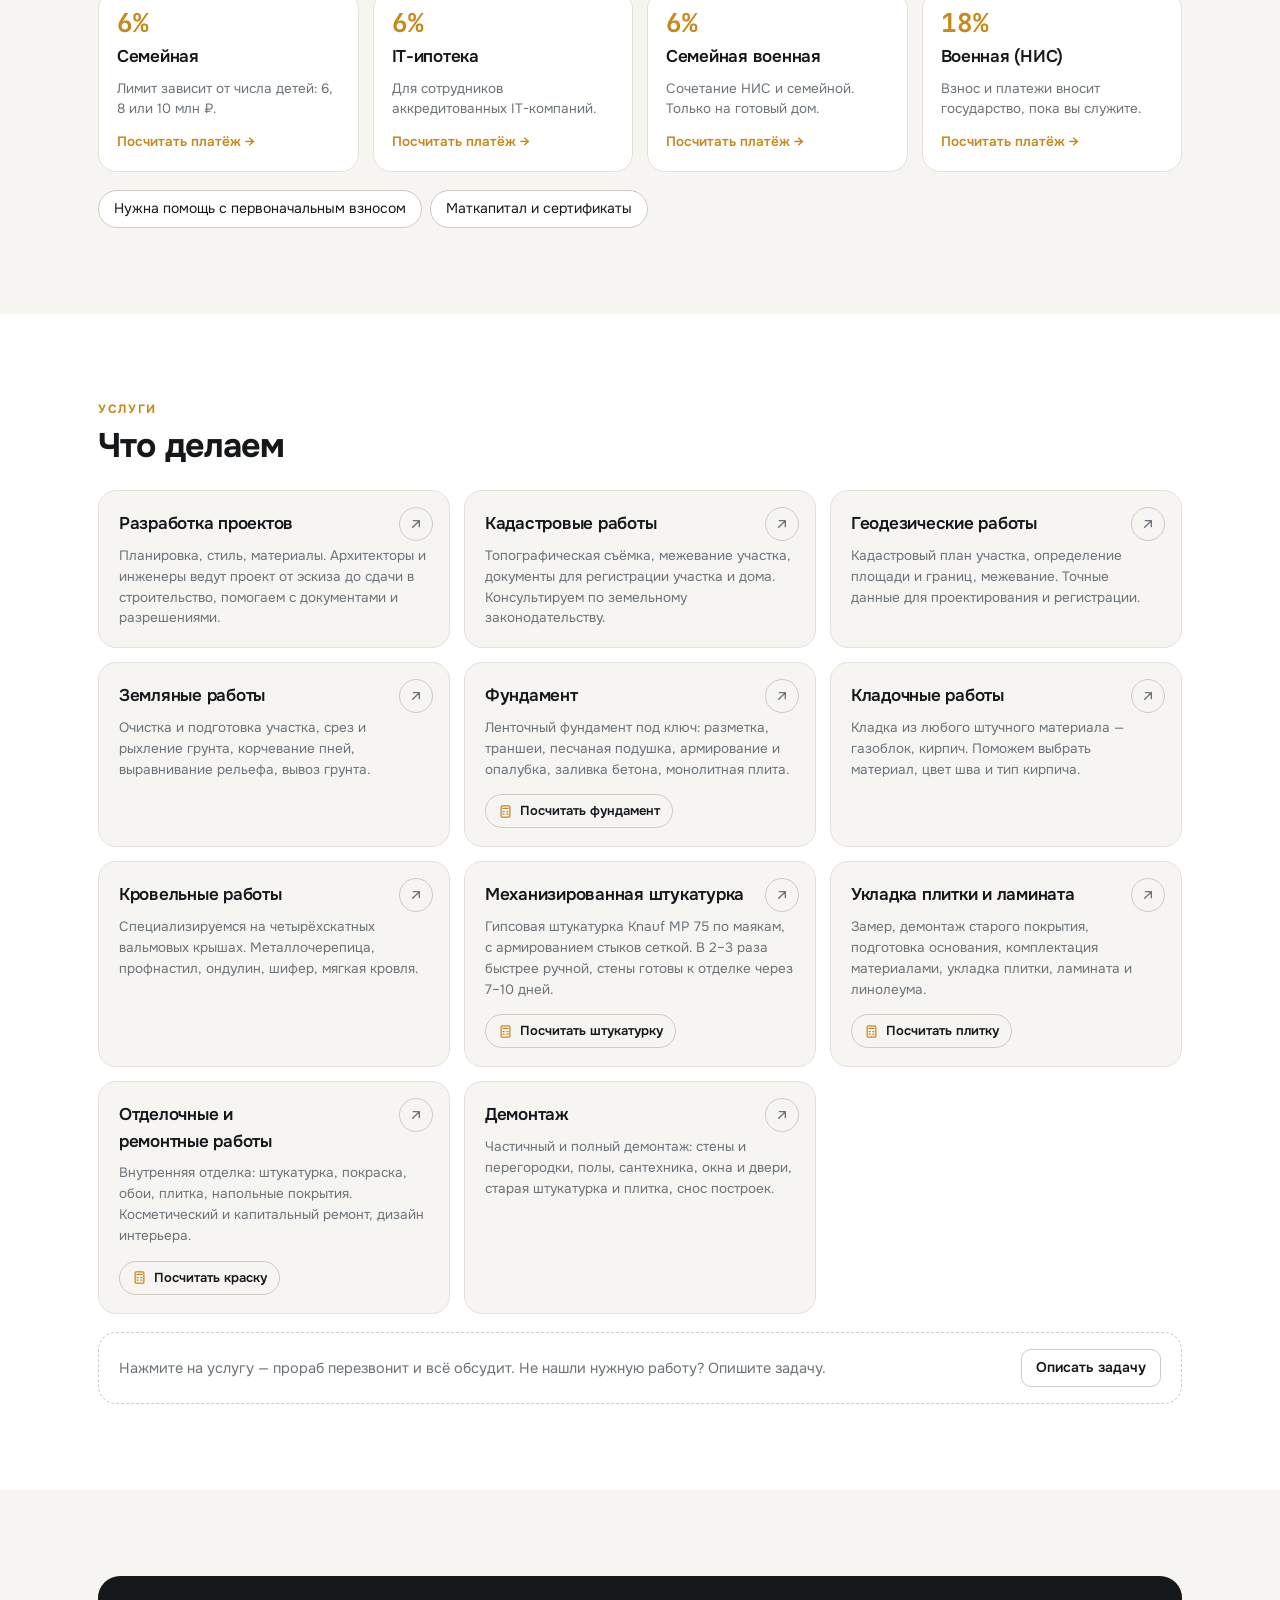
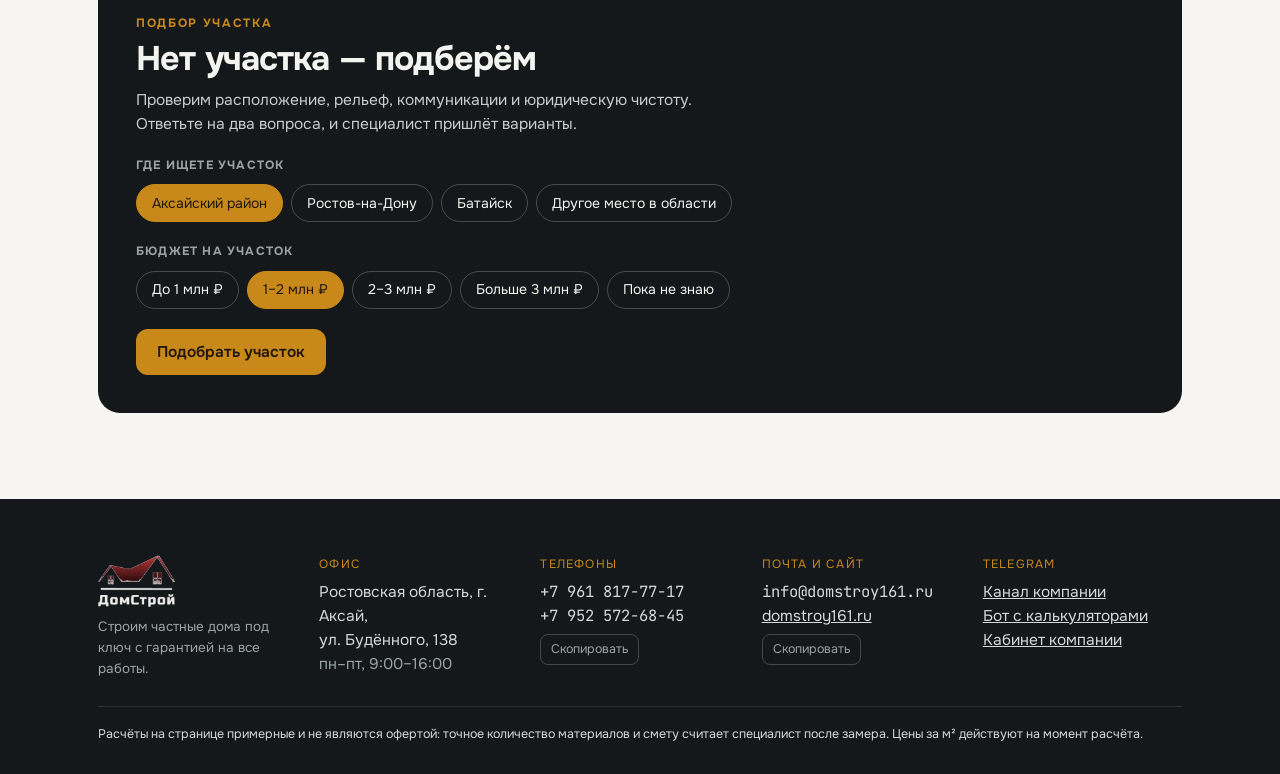
==== commit ce85826b: "Весь дом по комнатам, кровля, режим офиса и кабинет компании - Раздел «Весь дом по комнатам»: комнат" ====
--- a/index.html
+++ b/index.html
@@ -18,7 +18,7 @@
 <meta property="og:description" content="Стоимость дома, проекты с планировками, построенные объекты и калькуляторы материалов.">
 <meta property="og:image" content="https://pochuvstvuyvkus.github.io/domstroy-calculator/img/obj/kalinina39/1.jpg">
 <meta name="twitter:card" content="summary_large_image">
-<link rel="stylesheet" href="style.css?v=5">
+<link rel="stylesheet" href="style.css?v=6">
 </head>
 <body>
 
@@ -32,6 +32,7 @@
       <a href="#projects">Проекты</a>
       <a href="#built">Наши дома</a>
       <a href="#calcs">Калькуляторы</a>
+      <a href="#plan">По комнатам</a>
       <a href="#mortgage">Ипотека</a>
       <a href="#services">Услуги</a>
       <a href="#contacts">Контакты</a>
@@ -42,6 +43,7 @@
       <svg class="sun" viewBox="0 0 24 24"><circle cx="12" cy="12" r="4"/><path d="M12 2v2M12 20v2M4.9 4.9l1.4 1.4M17.7 17.7l1.4 1.4M2 12h2M20 12h2M4.9 19.1l1.4-1.4M17.7 6.3l1.4-1.4"/></svg>
     </button>
     <button class="btn sm" data-lead="Консультация">Заявка</button>
+    <button class="office-pill office-only" id="officePill" type="button">Режим офиса</button>
   </div>
 </header>
 
@@ -54,8 +56,8 @@
       <p class="sub">Считаем стоимость дома, материалы для ремонта и платёж по ипотеке прямо здесь.
         Ведём проект от выбора участка до заселения.</p>
       <div class="facts">
-        <span class="fact"><b>54 000 ₽/м²</b> стройвариант</span>
-        <span class="fact"><b>5–7 месяцев</b> срок</span>
+        <span class="fact"><b id="factPrice">54 000 ₽/м²</b> стройвариант</span>
+        <span class="fact"><b id="factMonths">5–7 месяцев</b> срок</span>
         <span class="fact"><b>Гарантия</b> на все работы</span>
       </div>
 
@@ -97,6 +99,7 @@
             <div class="mini" id="mini"></div>
             <div class="acts">
               <button class="btn" data-lead="Строительство дома">Смета от прораба</button>
+              <button class="btn office-only" id="printHouse" type="button">Распечатать смету</button>
               <button class="btn onpanel" id="toMort">Ипотека</button>
             </div>
           </div>
@@ -152,7 +155,43 @@
     </div>
   </section>
 
-  <section class="sec alt" id="mortgage">
+  <section class="sec alt" id="plan">
+    <div class="wrap">
+      <div class="sec-head">
+        <div class="t">
+          <p class="eyebrow">Расчёт по плану дома</p>
+          <h2>Весь дом по комнатам</h2>
+          <p class="lede">Впишите комнаты с планировки или возьмите проект компании. Посчитаем материалы
+            на весь дом сразу: пол, стены, потолки и кровлю.</p>
+        </div>
+        <div class="plan-bar">
+          <button class="btn ghost sm" type="button" id="planProject" aria-haspopup="menu">Проект компании
+            <svg viewBox="0 0 24 24" aria-hidden="true"><path d="m6 9 6 6 6-6"/></svg></button>
+          <button class="btn ghost sm" type="button" id="planPhoto">
+            <svg viewBox="0 0 24 24" aria-hidden="true"><path d="M4 7h3l2-3h6l2 3h3v13H4z"/><circle cx="12" cy="13" r="3.5"/></svg>Фото плана</button>
+          <input type="file" id="planFile" accept="image/*" hidden>
+        </div>
+      </div>
+      <div class="plan-ref" id="planRef" hidden></div>
+      <div class="plan-src" id="planSrc"></div>
+      <div class="rooms" id="rooms"></div>
+      <div class="plan-tools">
+        <button class="btn sm" type="button" id="addRoom" aria-haspopup="menu">+ Комната</button>
+        <div class="plan-opt">
+          <span class="fl">Штукатурка стен</span>
+          <div id="plasterSel"></div>
+        </div>
+        <button class="link" type="button" id="planClear">Очистить список</button>
+      </div>
+      <div class="roof-box" id="roofBox">
+        <label class="switch"><input type="checkbox" id="roofOn"><span aria-hidden="true"></span>Посчитать и кровлю</label>
+        <div class="roof-grid" id="roofGrid" hidden></div>
+      </div>
+      <div class="plan-out" id="planOut" aria-live="polite"></div>
+    </div>
+  </section>
+
+  <section class="sec" id="mortgage">
     <div class="wrap">
       <div class="sec-head">
         <div class="t">
@@ -170,7 +209,7 @@
     </div>
   </section>
 
-  <section class="sec" id="services">
+  <section class="sec alt" id="services">
     <div class="wrap">
       <div class="sec-head">
         <div class="t">
@@ -179,14 +218,14 @@
         </div>
       </div>
       <div class="srv" id="srv"></div>
-      <div class="srv-foot">
+      <div class="srv-foot lead-only">
         <p>Нажмите на услугу — прораб перезвонит и всё обсудит. Не нашли нужную работу? Опишите задачу.</p>
         <button class="btn ghost sm" data-lead="Другая работа">Описать задачу</button>
       </div>
     </div>
   </section>
 
-  <section class="sec alt">
+  <section class="sec lead-only">
     <div class="wrap">
       <div class="land">
         <p class="eyebrow">Подбор участка</p>
@@ -234,6 +273,7 @@
       <p class="k">Telegram</p>
       <p><a href="https://t.me/domstroy161ru">Канал компании</a></p>
       <p><a href="https://t.me/domstroy161_bot?start=site">Бот с калькуляторами</a></p>
+      <p><a href="#office" id="officeLink">Кабинет компании</a></p>
     </div>
     <p class="fine">Расчёты на странице примерные и не являются офертой: точное количество материалов и смету
       считает специалист после замера. Цены за м² действуют на момент расчёта.</p>
@@ -268,6 +308,9 @@
   <div class="strip" id="lbStrip" aria-label="Все фото"></div>
 </div>
 
-<script src="app.js?v=5"></script>
+<div class="toast" id="toast" role="status" hidden></div>
+<div id="print" aria-hidden="true"></div>
+
+<script src="app.js?v=6"></script>
 </body>
 </html>
--- a/style.css
+++ b/style.css
@@ -77,7 +77,7 @@
 .nav a{padding:8px 11px;border-radius:9px;font-size:14.5px;color:var(--muted);text-decoration:none;white-space:nowrap}
 .nav a:hover{background:var(--surface-2);color:var(--ink)}
 .bar .tel{font-family:var(--mono);font-weight:700;font-size:14.5px;text-decoration:none;white-space:nowrap}
-@media (max-width:1040px){.nav{display:none}.bar .wrap{gap:12px}.bar .tel{margin-left:auto}}
+@media (max-width:1100px){.nav{display:none}.bar .wrap{gap:12px}.bar .tel{margin-left:auto}}
 @media (max-width:359px){.bar .tel{display:none}.bar .wrap{gap:10px}.bar .btn{margin-left:auto}}
 
 /* ── первый экран ─────────────────────────────────────────── */
@@ -409,3 +409,164 @@
   -webkit-mask:url("data:image/svg+xml,%3Csvg xmlns='http://www.w3.org/2000/svg' viewBox='0 0 24 24' fill='none' stroke='black' stroke-width='2.4' stroke-linecap='round' stroke-linejoin='round'%3E%3Cpath d='m5 12 5 5 9-10'/%3E%3C/svg%3E") center/contain no-repeat;
   mask:url("data:image/svg+xml,%3Csvg xmlns='http://www.w3.org/2000/svg' viewBox='0 0 24 24' fill='none' stroke='black' stroke-width='2.4' stroke-linecap='round' stroke-linejoin='round'%3E%3Cpath d='m5 12 5 5 9-10'/%3E%3C/svg%3E") center/contain no-repeat}
 .lb .nav[hidden],.lb .strip[hidden]{display:none}
+
+/* ── дом по комнатам ──────────────────────────────────────── */
+.tile.hot{border-color:var(--accent);background:var(--accent-soft)}
+.sec.alt .tile.hot{background:var(--accent-soft)}
+.tile.hot .ic{background:var(--accent);color:var(--accent-ink)}
+.plan-bar{display:flex;flex-wrap:wrap;gap:8px}
+.plan-bar .btn svg{width:16px;height:16px;fill:none;stroke:currentColor;stroke-width:2;stroke-linecap:round;stroke-linejoin:round}
+.plan-src{font-size:13.5px;color:var(--muted);margin:-10px 0 12px}
+.plan-src:empty{display:none}
+.plan-ref{display:grid;grid-template-columns:minmax(0,420px) 1fr;gap:18px;align-items:start;margin-bottom:16px;padding:14px;
+  border:1px solid var(--line);border-radius:var(--radius);background:var(--bg)}
+.plan-ref[hidden]{display:none}
+@media (max-width:700px){.plan-ref{grid-template-columns:1fr}}
+.ref-img{padding:0;border:1px solid var(--line);border-radius:12px;overflow:hidden;background:#fff;cursor:zoom-in;max-height:340px}
+.ref-img img{width:100%;height:100%;max-height:340px;object-fit:contain}
+.ref-tx{display:grid;gap:8px;align-content:start}
+.ref-tx b{font-size:16px}
+
+.rooms{border:1px solid var(--line);border-radius:var(--radius);background:var(--bg);padding:4px 12px}
+.room{display:grid;gap:6px;align-items:center;padding:8px 0;border-bottom:1px dashed var(--line);
+  grid-template-columns:minmax(120px,1.4fr) 62px 62px 76px 60px 50px 50px minmax(104px,1fr) minmax(104px,1fr) minmax(112px,1fr) 34px}
+.room:last-child{border-bottom:0}
+.room.head{font-size:10.5px;font-weight:700;letter-spacing:.04em;text-transform:uppercase;color:var(--muted);padding:10px 0 4px;
+  align-items:end}
+.room.head span{white-space:nowrap;overflow:hidden;text-overflow:ellipsis}
+.room.head span:nth-child(n+2):nth-child(-n+7){text-align:center}
+.room.head small{display:block;font-size:10.5px;font-weight:500;letter-spacing:0;text-transform:none}
+.rc{display:block;min-width:0}
+.rc .rl{display:none}
+.room .inp{min-height:40px;padding:0 10px;border-radius:10px;font-size:14.5px}
+.room .inp.num{font-family:var(--mono);font-size:14px;text-align:center;padding:0 4px}
+.room .dd-btn{font-size:14px;padding:0 8px 0 10px}
+.rarea .inp{background:var(--surface-2)}
+.rdel{display:grid;place-items:center;width:34px;height:34px;border:0;border-radius:9px;background:transparent;color:var(--muted);cursor:pointer}
+.rdel:hover{background:var(--surface-2);color:var(--bad)}
+.rdel svg{width:16px;height:16px;fill:none;stroke:currentColor;stroke-width:2;stroke-linecap:round}
+.rooms-empty{display:grid;gap:12px;justify-items:start;padding:18px 6px}
+.rooms-empty p{color:var(--muted)}
+@media (max-width:1000px){
+  .rooms{padding:4px 12px}
+  .room.head{display:none}
+  .room{grid-template-columns:repeat(6,minmax(0,1fr)) 34px;padding:14px 0;row-gap:8px}
+  .rc .rl{display:block;font-size:11.5px;font-weight:600;color:var(--muted);margin-bottom:4px;white-space:nowrap;
+    overflow:hidden;text-overflow:ellipsis}
+  .rn{grid-column:1/7}.rdel{grid-column:7;grid-row:1;align-self:end;margin-bottom:3px}
+  .rn .rl{display:none}
+  .rn .inp{font-weight:600}
+  .rfl,.rwl{grid-column:span 2}.rcl{grid-column:span 2}
+}
+@media (max-width:560px){
+  .room{grid-template-columns:repeat(6,minmax(0,1fr))}
+  .rn{grid-column:1/6}.rdel{grid-column:6;justify-self:end}
+  .rlen,.rwid,.rarea,.rhei,.rwin,.rdor{grid-column:span 2}
+  .rfl,.rwl,.rcl{grid-column:1/-1;display:grid;grid-template-columns:70px minmax(0,1fr);align-items:center;gap:8px}
+  .rfl .rl,.rwl .rl,.rcl .rl{margin:0}
+  .plan-opt{flex-wrap:wrap}
+  .plan-tools .link{margin-left:0}
+}
+.plan-tools{display:flex;flex-wrap:wrap;align-items:center;gap:12px 18px;margin-top:14px}
+.plan-opt{display:flex;align-items:center;gap:10px}
+.plan-opt .dd{min-width:220px}
+.plan-opt .inp{min-height:40px}
+.plan-tools .link{margin-left:auto}
+
+/* переключатель */
+.switch{display:inline-flex;align-items:center;gap:10px;cursor:pointer;font-weight:600;font-size:15px;user-select:none}
+.switch input{position:absolute;opacity:0;width:1px;height:1px}
+.switch>span:first-of-type{flex:none;position:relative;width:42px;height:24px;border-radius:99px;background:var(--line-strong);
+  transition:background .15s}
+.switch>span:first-of-type::after{content:"";position:absolute;top:3px;left:3px;width:18px;height:18px;border-radius:50%;
+  background:#fff;box-shadow:var(--shadow-s);transition:transform .15s}
+.switch input:checked+span{background:var(--accent)}
+.switch input:checked+span::after{transform:translateX(18px)}
+.switch input:focus-visible+span{outline:2px solid var(--accent);outline-offset:2px}
+.switch.big{align-items:flex-start}
+.switch.big>span:last-child{display:grid;gap:3px}
+.switch.big small{font-weight:400;font-size:13.5px;color:var(--muted)}
+
+.roof-box{margin-top:18px;padding:16px 18px;border:1px solid var(--line);border-radius:var(--radius);background:var(--bg)}
+.roof-grid{display:grid;gap:12px;margin-top:14px;grid-template-columns:repeat(auto-fill,minmax(150px,1fr))}
+.roof-grid[hidden]{display:none}
+.roof-grid .field{min-width:0;grid-template-columns:minmax(0,1fr)}
+.roof-grid .hint{grid-column:1/-1}
+.roof-grid .inp{min-height:42px}
+.roof-grid .inp.num{font-family:var(--mono)}
+
+.plan-out{margin-top:22px;display:grid;gap:16px}
+.po-stats{display:flex;flex-wrap:wrap;gap:10px}
+.po-stats .st{display:grid;gap:2px;padding:12px 16px;border-radius:14px;background:var(--panel);color:var(--panel-ink);min-width:130px}
+.po-stats b{font-family:var(--mono);font-size:22px;letter-spacing:-.02em}
+.po-stats span{font-size:12.5px;color:var(--panel-mute)}
+.po-groups{display:grid;gap:14px;grid-template-columns:repeat(auto-fill,minmax(310px,1fr));align-items:start}
+.po-g{padding:16px 18px 6px;border:1px solid var(--line);border-radius:var(--radius);background:var(--bg)}
+.po-g h3{margin-bottom:4px;color:var(--accent);font-size:13px;letter-spacing:.1em;text-transform:uppercase}
+.po-acts{display:flex;flex-wrap:wrap;gap:10px}
+
+/* меню из кнопки */
+.dd-list.menu .dd-opt{display:grid;gap:1px;justify-content:start}
+.dd-list.menu small{font-size:12px;color:var(--muted);font-weight:400}
+
+/* уведомление */
+.toast{position:fixed;left:50%;bottom:max(18px,env(safe-area-inset-bottom,0px));transform:translateX(-50%);z-index:80;
+  display:flex;align-items:center;gap:14px;max-width:calc(100% - 32px);padding:12px 16px;border-radius:14px;
+  background:var(--panel);color:var(--panel-ink);box-shadow:var(--shadow);font-size:14px;animation:up .2s ease}
+.toast[hidden]{display:none}
+.toast .link{color:var(--accent);white-space:nowrap}
+
+/* ── кабинет и режим офиса ────────────────────────────────── */
+.office-only{display:none!important}
+html.office .office-only{display:inline-flex!important}
+html.office [data-lead],html.office .lead-only{display:none!important}
+html.office .scard{cursor:default}
+html.office .scard .go{display:none}
+html.office .scard:hover{border-color:var(--line);box-shadow:none}
+.office-pill{min-height:38px;padding:0 14px;border:0;border-radius:10px;background:var(--panel);color:var(--panel-ink);
+  font-weight:600;font-size:14px;cursor:pointer;align-items:center;gap:8px;white-space:nowrap}
+.office-pill::before{content:"";width:8px;height:8px;border-radius:50%;background:var(--accent)}
+@media (max-width:560px){html.office .bar .tel{display:none}html.office .office-pill{margin-left:auto}}
+.cab-sec{display:grid;gap:12px;padding:16px;border:1px solid var(--line);border-radius:16px}
+.cab-h{display:grid;gap:2px}
+.cab-h small,details.cab-sec summary small{font-size:13px;color:var(--muted)}
+details.cab-sec summary{cursor:pointer;list-style:none;display:grid;gap:2px}
+details.cab-sec summary::-webkit-details-marker{display:none}
+details.cab-sec summary b::after{content:" ▾";color:var(--muted)}
+details.cab-sec[open] summary b::after{content:" ▴"}
+.cab-grid{display:grid;gap:12px;grid-template-columns:repeat(auto-fill,minmax(190px,1fr))}
+.cab-f{display:grid;gap:6px}
+.cab-in{display:flex;align-items:center;gap:8px}
+.cab-in .inp{font-family:var(--mono);min-height:42px}
+.cab-in .u{font-size:13px;color:var(--muted);white-space:nowrap;min-width:34px}
+.cab-f.changed .inp{border-color:var(--accent);background:var(--accent-soft)}
+
+/* ── печать сметы ─────────────────────────────────────────── */
+#print{display:none}
+@media print{
+  @page{margin:14mm}
+  body>*:not(#print){display:none!important}
+  #print{display:block;color:#000;font-family:var(--body);font-size:11pt}
+  .pr-head{display:flex;align-items:center;gap:12px;padding-bottom:10px;border-bottom:1px solid #999;margin-bottom:14px}
+  .pr-head img{height:40px;width:auto}
+  .pr-head div{display:grid}
+  .pr-head span{font-size:9.5pt;color:#444}
+  .pr-date{margin-left:auto}
+  #print h1{font-size:18pt;margin:6px 0 10px}
+  #print h2{font-size:14pt;margin:18px 0 8px}
+  #print h3{font-size:11pt;margin:12px 0 4px;text-transform:uppercase;letter-spacing:.06em}
+  .pr-t{width:100%;border-collapse:collapse;page-break-inside:auto}
+  .pr-t tr{page-break-inside:avoid}
+  .pr-t th,.pr-t td{text-align:left;padding:4px 6px;border-bottom:1px solid #ccc;vertical-align:top}
+  .pr-t th{font-size:9pt;color:#444}
+  .pr-t td:nth-child(2){font-variant-numeric:tabular-nums;font-weight:600;white-space:nowrap}
+  .pr-note{font-size:9.5pt;color:#444;margin-top:10px}
+}
+.cab-top{display:flex;flex-wrap:wrap;align-items:center;gap:8px 18px}
+.cab-top .hint{flex:1 1 260px}
+.cab-log{display:grid;gap:0;font-size:13.5px;color:var(--muted)}
+.cab-log-r{display:grid;grid-template-columns:118px minmax(90px,150px) 1fr;gap:10px;padding:8px 0;border-bottom:1px dashed var(--line)}
+.cab-log-r:last-child{border:0}
+.cab-log-r .when{font-family:var(--mono);font-size:12.5px}
+.cab-log-r .what{color:var(--ink)}
+@media (max-width:560px){.cab-log-r{grid-template-columns:1fr}.cab-log-r{gap:2px}}
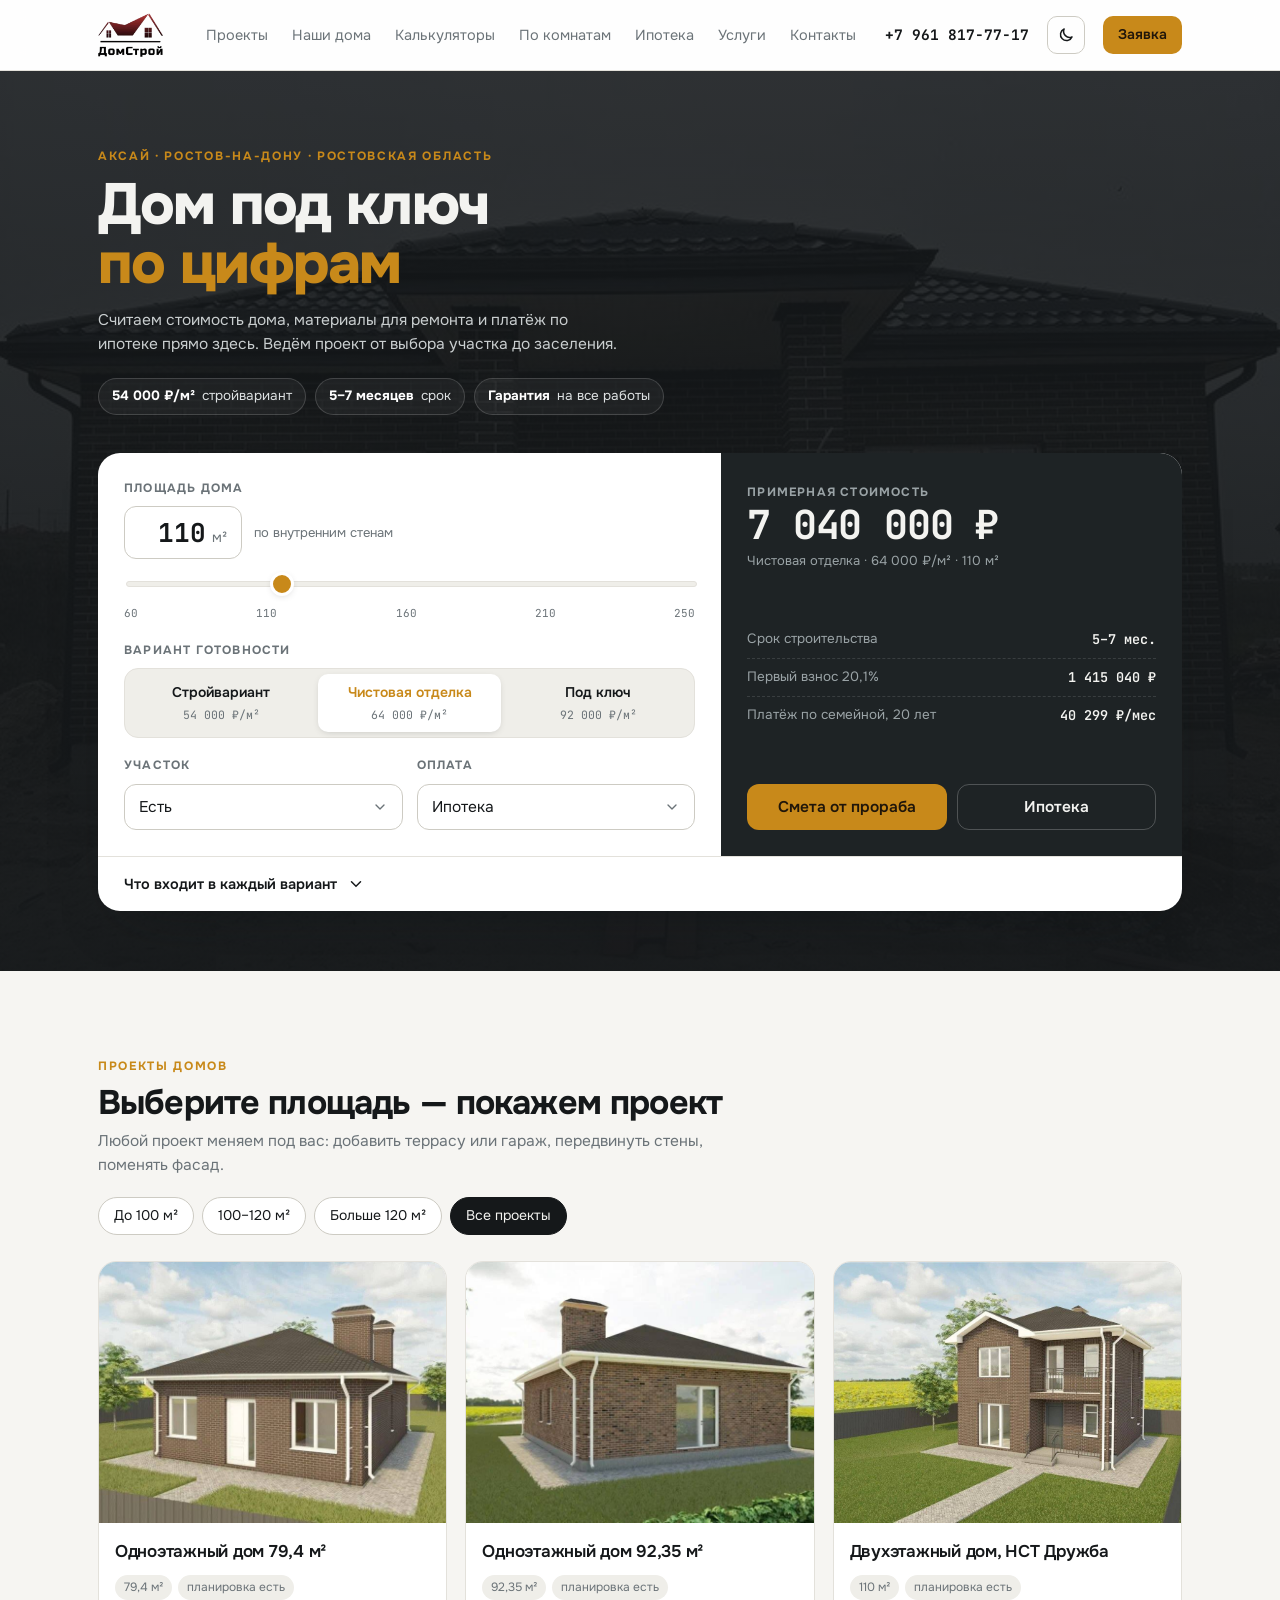
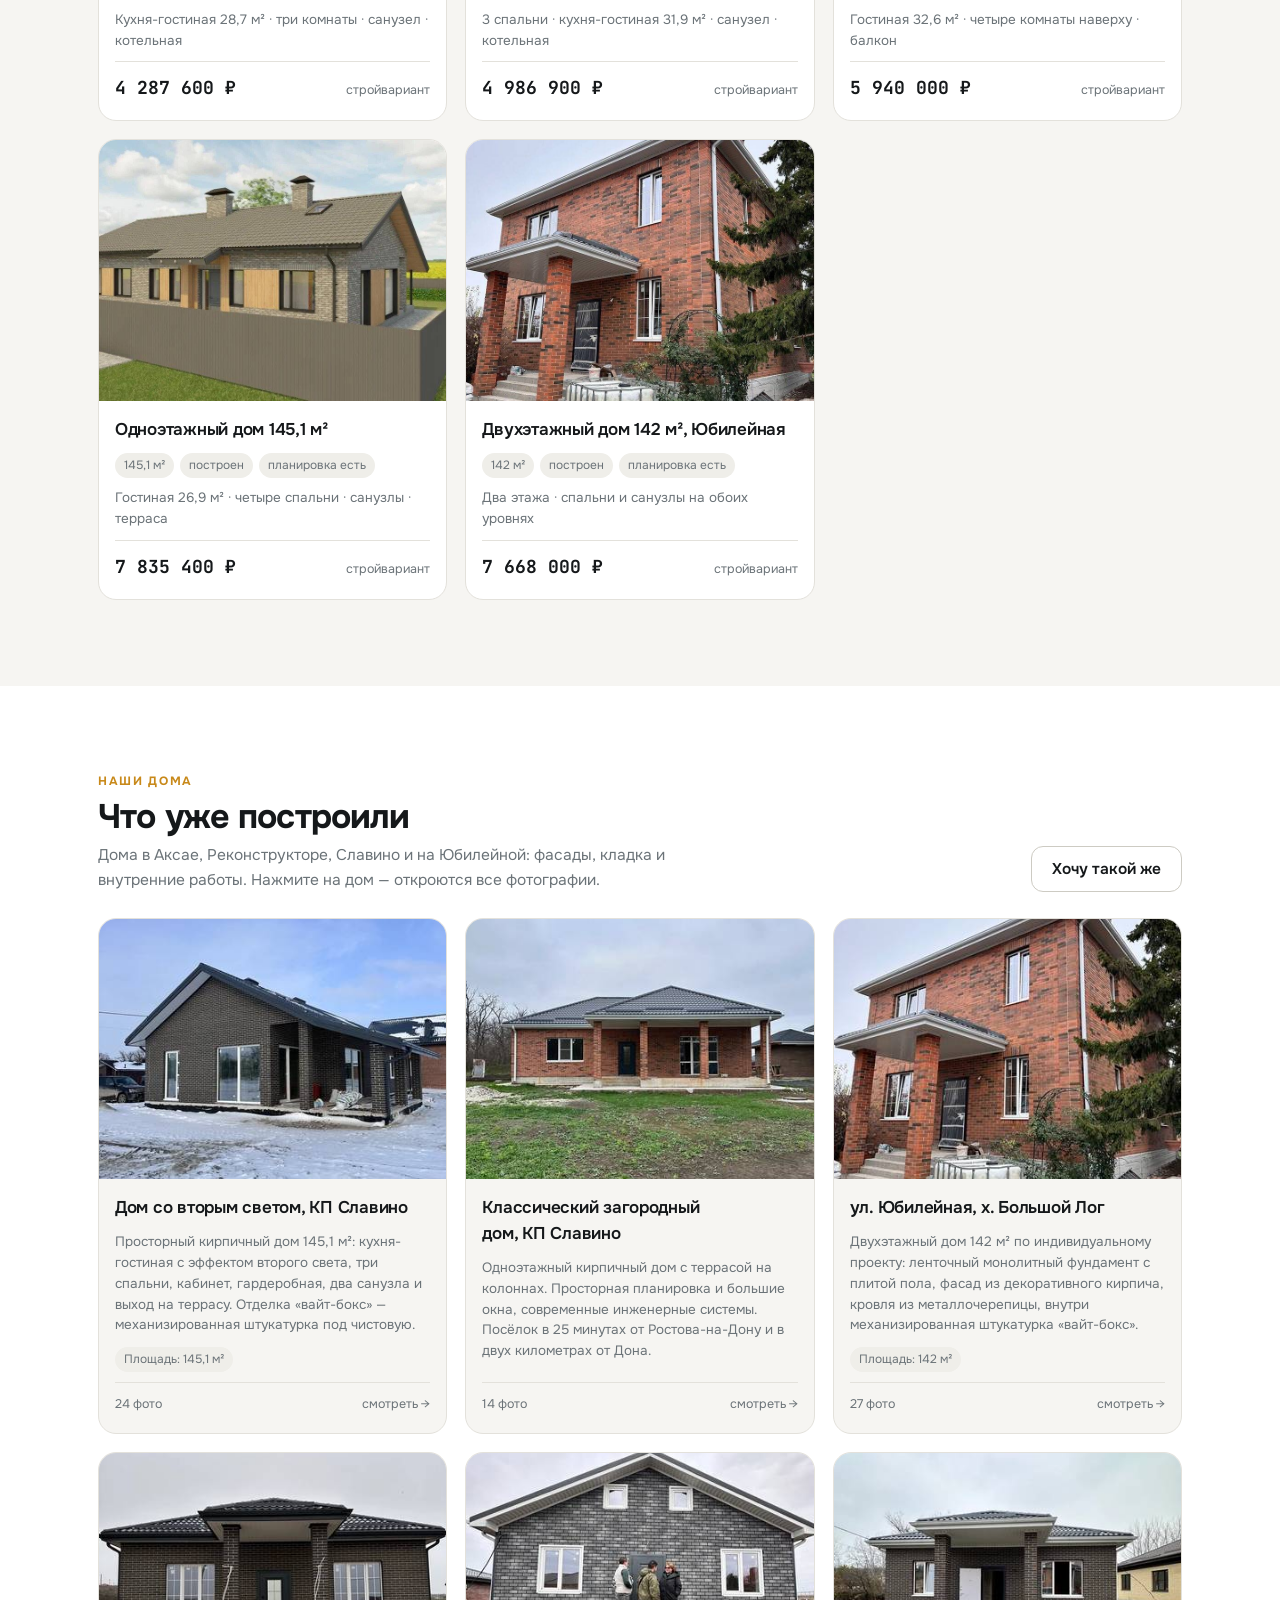
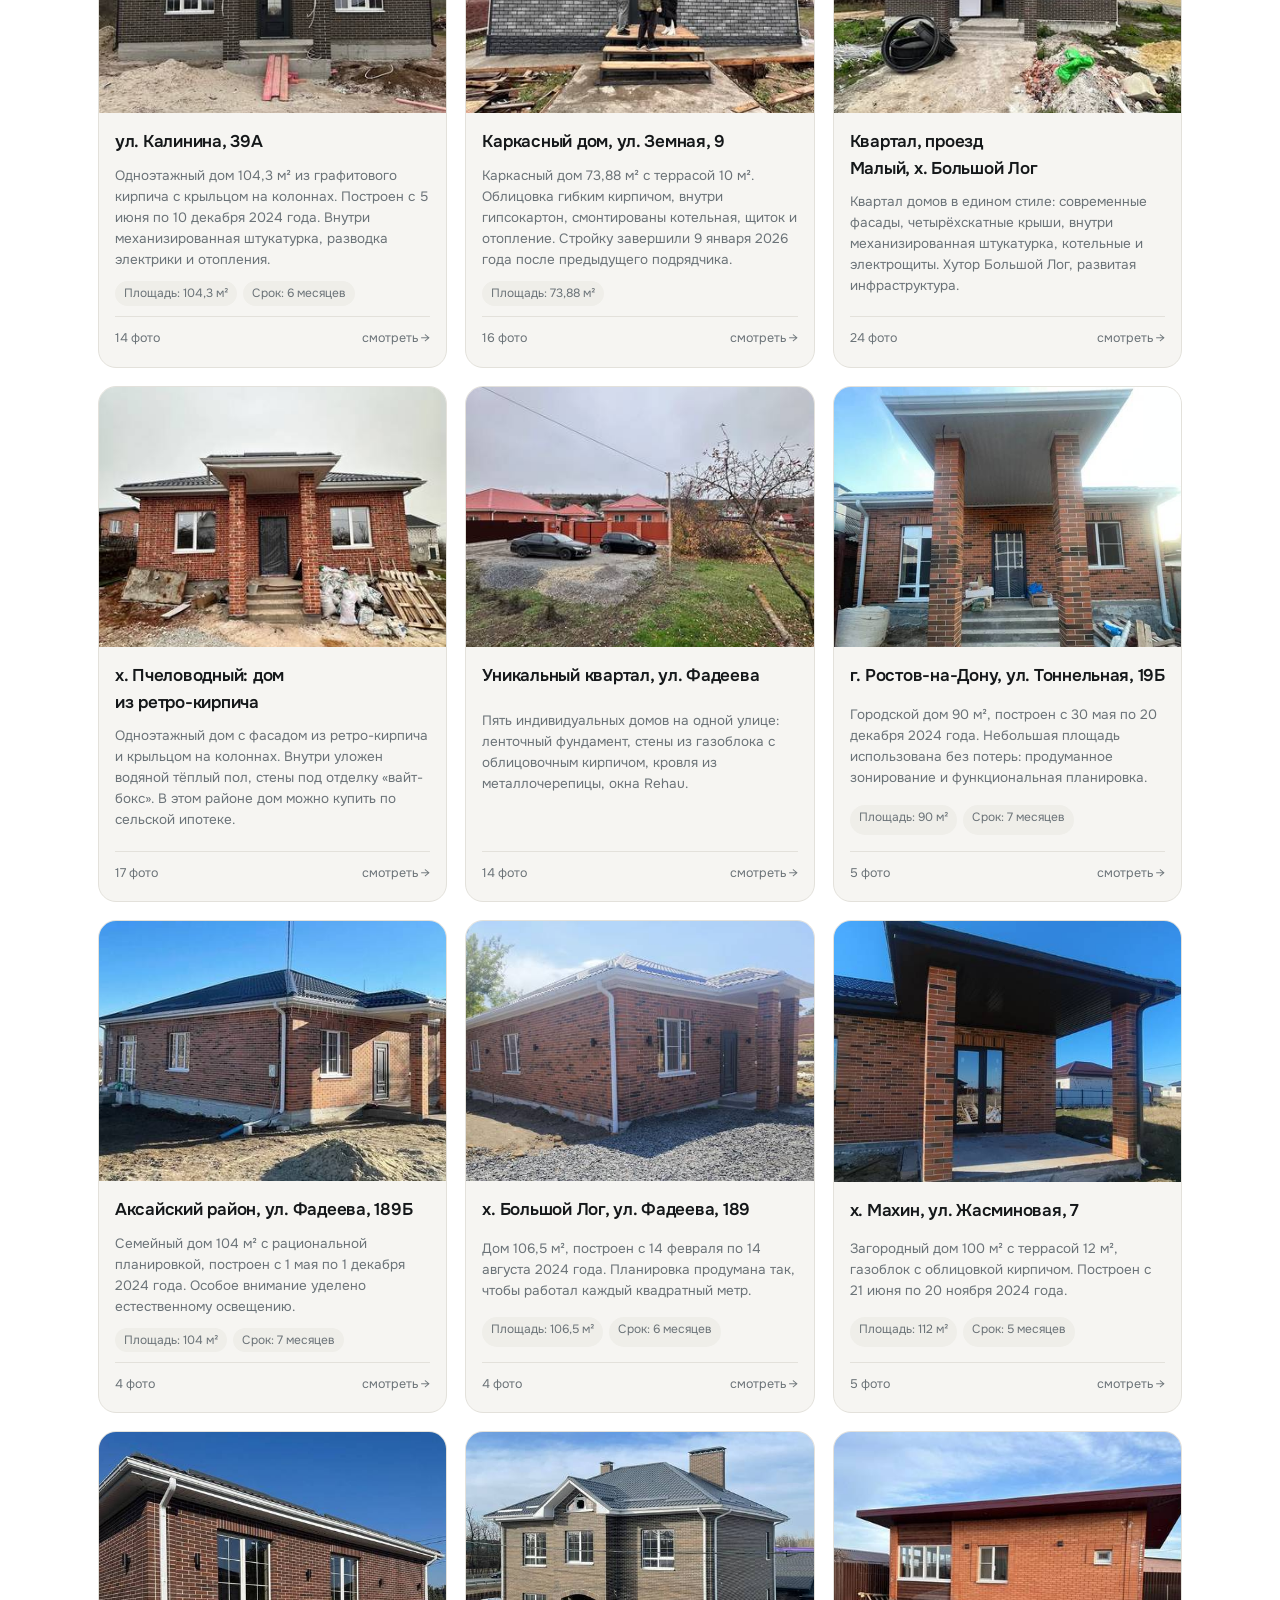
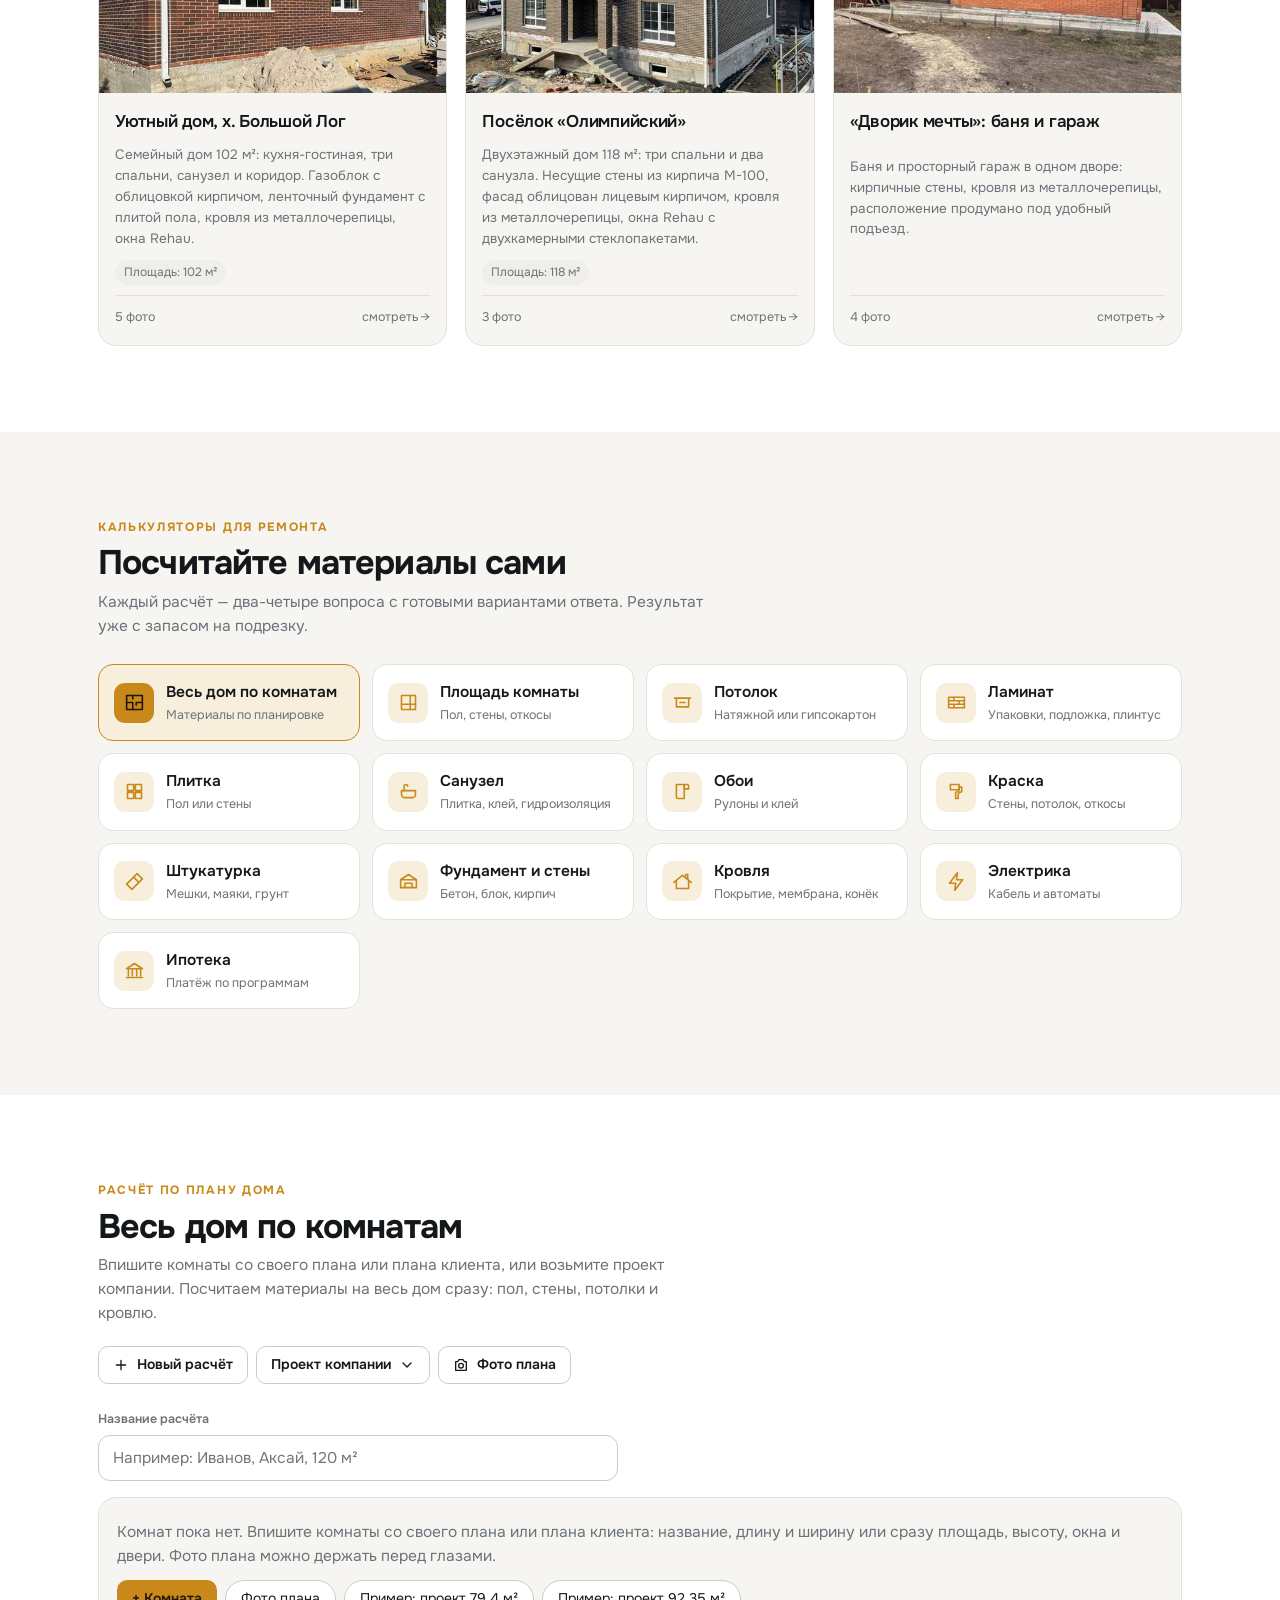
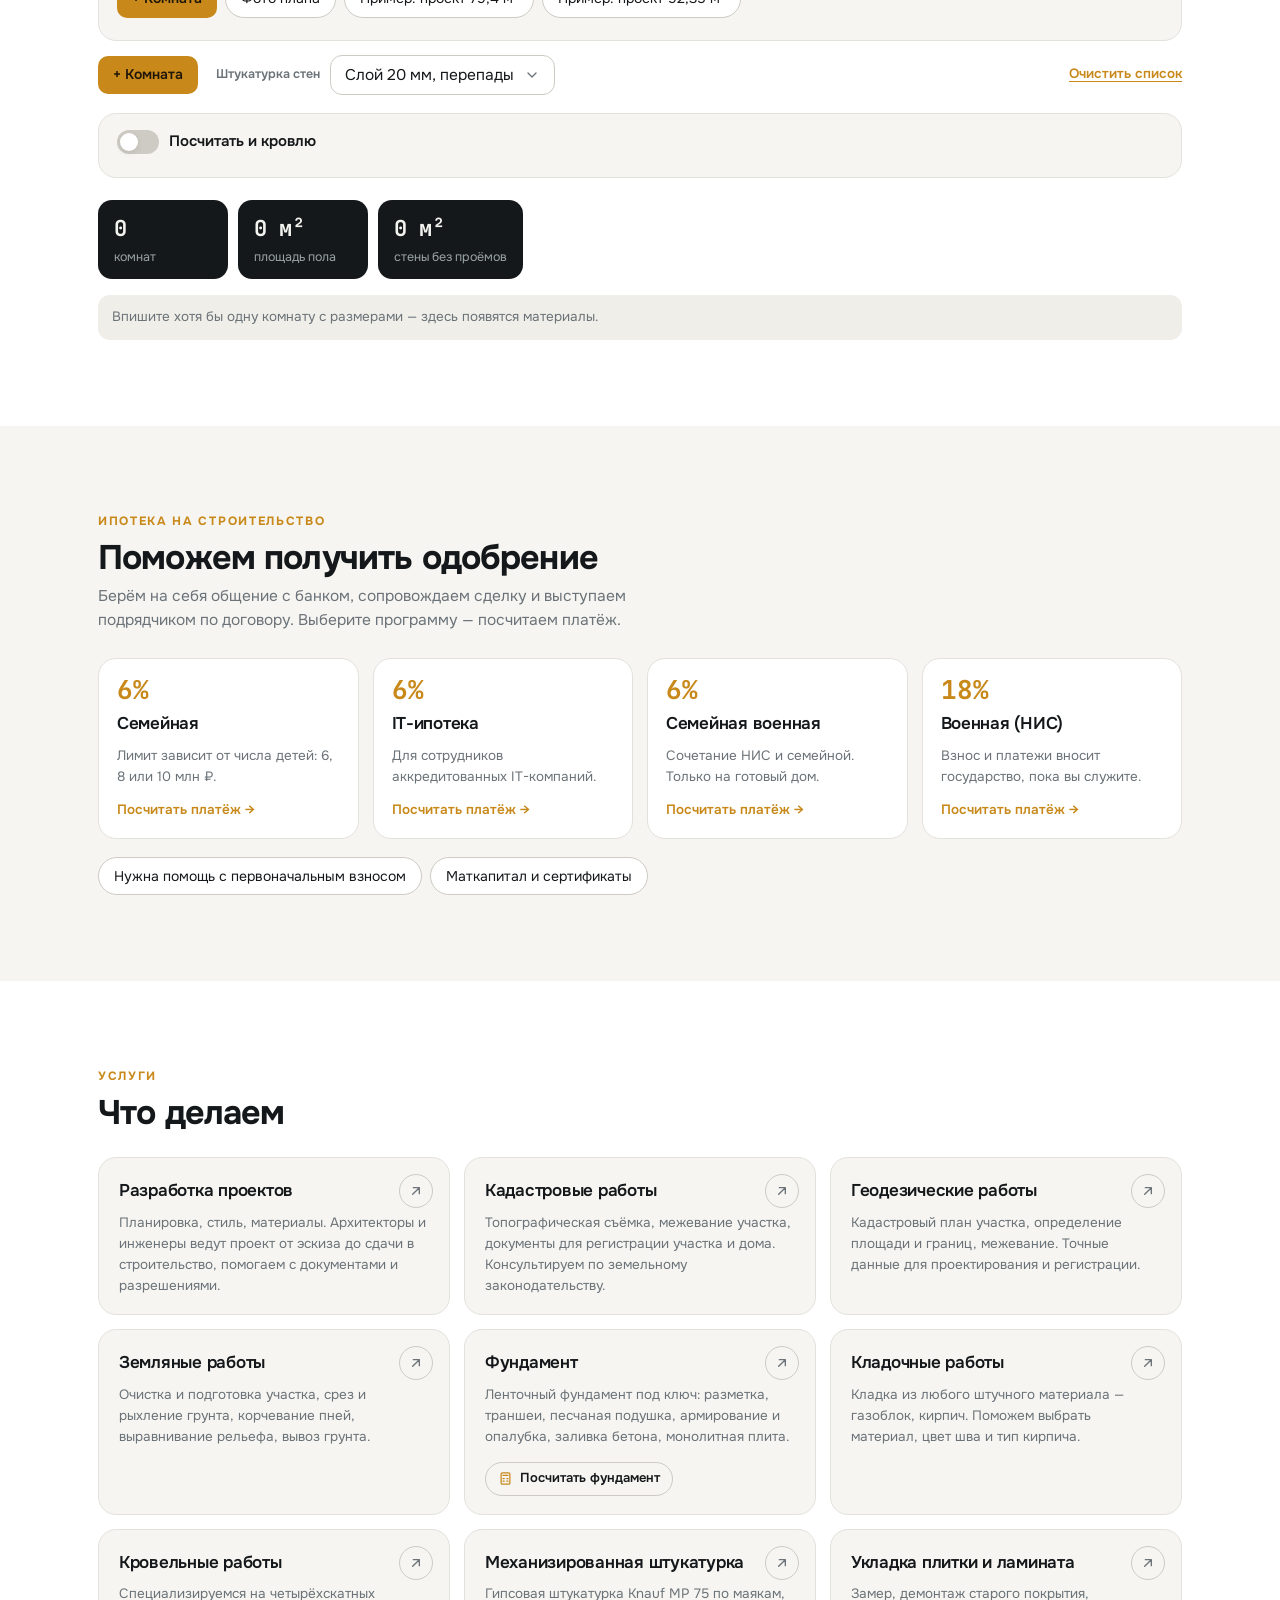
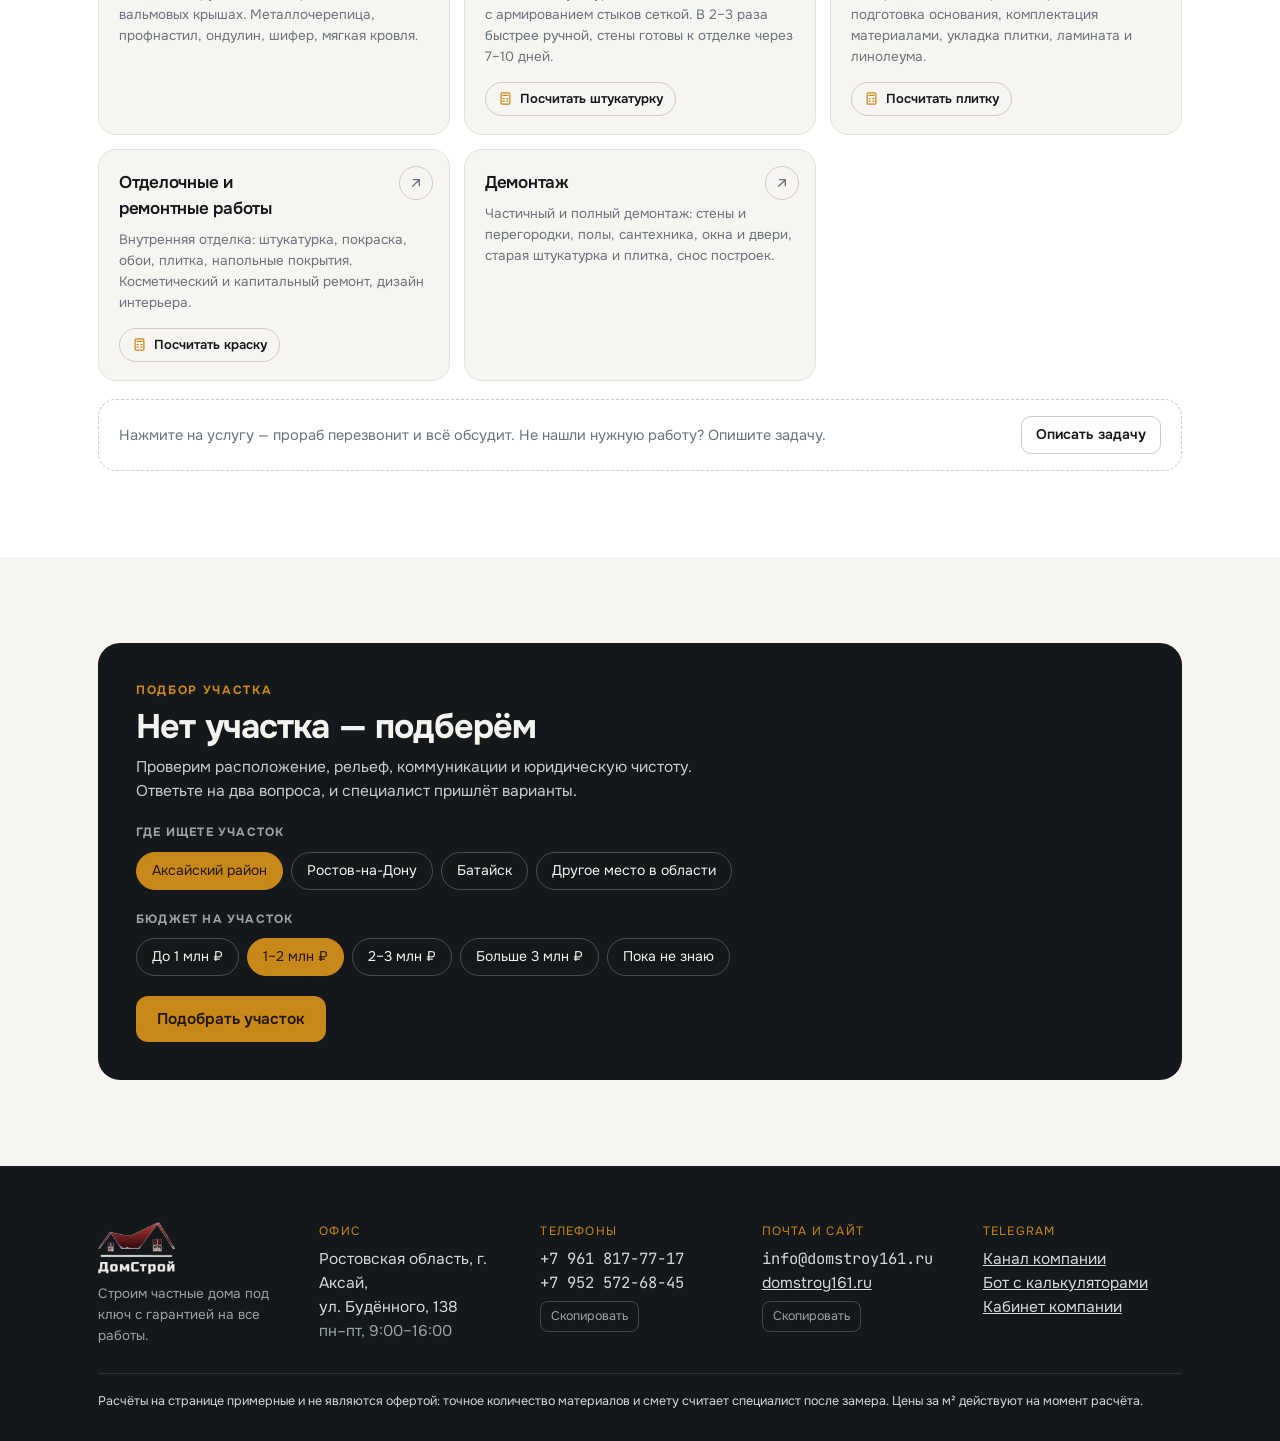
==== commit beb9a30d: "Расчёт по плану клиента, кровля с выступами, сохранение расчётов, удобство на телефоне - «Новый расч" ====
--- a/index.html
+++ b/index.html
@@ -18,7 +18,7 @@
 <meta property="og:description" content="Стоимость дома, проекты с планировками, построенные объекты и калькуляторы материалов.">
 <meta property="og:image" content="https://pochuvstvuyvkus.github.io/domstroy-calculator/img/obj/kalinina39/1.jpg">
 <meta name="twitter:card" content="summary_large_image">
-<link rel="stylesheet" href="style.css?v=6">
+<link rel="stylesheet" href="style.css?v=8">
 </head>
 <body>
 
@@ -161,16 +161,27 @@
         <div class="t">
           <p class="eyebrow">Расчёт по плану дома</p>
           <h2>Весь дом по комнатам</h2>
-          <p class="lede">Впишите комнаты с планировки или возьмите проект компании. Посчитаем материалы
-            на весь дом сразу: пол, стены, потолки и кровлю.</p>
+          <p class="lede">Впишите комнаты со своего плана или плана клиента, или возьмите проект компании.
+            Посчитаем материалы на весь дом сразу: пол, стены, потолки и кровлю.</p>
         </div>
         <div class="plan-bar">
+          <button class="btn ghost sm" type="button" id="planNew">
+            <svg viewBox="0 0 24 24" aria-hidden="true"><path d="M12 5v14M5 12h14"/></svg>Новый расчёт</button>
           <button class="btn ghost sm" type="button" id="planProject" aria-haspopup="menu">Проект компании
             <svg viewBox="0 0 24 24" aria-hidden="true"><path d="m6 9 6 6 6-6"/></svg></button>
           <button class="btn ghost sm" type="button" id="planPhoto">
             <svg viewBox="0 0 24 24" aria-hidden="true"><path d="M4 7h3l2-3h6l2 3h3v13H4z"/><circle cx="12" cy="13" r="3.5"/></svg>Фото плана</button>
+          <button class="btn ghost sm staff-only" type="button" id="planSaved">
+            <svg viewBox="0 0 24 24" aria-hidden="true"><path d="M5 4h11l3 3v13H5z"/><path d="M8 4v5h7V4M8 20v-6h8v6"/></svg>Сохранённые</button>
           <input type="file" id="planFile" accept="image/*" hidden>
         </div>
+      </div>
+      <div class="plan-head">
+        <label class="plan-title">
+          <span class="fl">Название расчёта</span>
+          <input class="inp" id="planTitle" maxlength="120" autocomplete="off" placeholder="Например: Иванов, Аксай, 120 м²">
+        </label>
+        <div class="plan-save staff-only" id="planSave" aria-live="polite"></div>
       </div>
       <div class="plan-ref" id="planRef" hidden></div>
       <div class="plan-src" id="planSrc"></div>
@@ -311,6 +322,6 @@
 <div class="toast" id="toast" role="status" hidden></div>
 <div id="print" aria-hidden="true"></div>
 
-<script src="app.js?v=6"></script>
+<script src="app.js?v=8"></script>
 </body>
 </html>
--- a/style.css
+++ b/style.css
@@ -66,8 +66,8 @@
 .btn[disabled]{opacity:.45;cursor:not-allowed}
 
 /* ── шапка ────────────────────────────────────────────────── */
-.bar{position:sticky;top:0;z-index:30;background:color-mix(in srgb,var(--surface) 88%,transparent);
-  backdrop-filter:saturate(1.4) blur(12px);border-bottom:1px solid var(--line)}
+.bar{position:sticky;top:0;z-index:30;background:var(--surface);background:color-mix(in srgb,var(--surface) 88%,transparent);
+  -webkit-backdrop-filter:saturate(1.4) blur(12px);backdrop-filter:saturate(1.4) blur(12px);border-bottom:1px solid var(--line)}
 .bar .wrap{display:flex;align-items:center;gap:18px;min-height:70px}
 .brand{display:inline-flex;align-items:center;text-decoration:none;flex:none}
 .brand .lg{height:44px;width:auto}
@@ -287,7 +287,7 @@
 .modal{position:fixed;inset:0;z-index:50;display:grid;place-items:end center}
 @media (min-width:700px){.modal{place-items:center}}
 .modal[hidden]{display:none}
-.modal .back{position:absolute;inset:0;background:rgba(10,12,13,.6);backdrop-filter:blur(3px);animation:fade .18s ease}
+.modal .back{position:absolute;inset:0;background:rgba(10,12,13,.6);-webkit-backdrop-filter:blur(3px);backdrop-filter:blur(3px);animation:fade .18s ease}
 .box{position:relative;width:min(640px,100%);max-height:92vh;display:flex;flex-direction:column;background:var(--surface);
   border-radius:20px 20px 0 0;box-shadow:var(--shadow);animation:up .22s cubic-bezier(.2,.8,.3,1);overflow:hidden}
 @media (min-width:700px){.box{border-radius:20px}}
@@ -447,7 +447,7 @@
 .rdel svg{width:16px;height:16px;fill:none;stroke:currentColor;stroke-width:2;stroke-linecap:round}
 .rooms-empty{display:grid;gap:12px;justify-items:start;padding:18px 6px}
 .rooms-empty p{color:var(--muted)}
-@media (max-width:1000px){
+@media (max-width:1140px){
   .rooms{padding:4px 12px}
   .room.head{display:none}
   .room{grid-template-columns:repeat(6,minmax(0,1fr)) 34px;padding:14px 0;row-gap:8px}
@@ -467,6 +467,25 @@
   .plan-opt{flex-wrap:wrap}
   .plan-tools .link{margin-left:0}
 }
+/* название расчёта и сохранение на сервере */
+html:not(.staff) .staff-only{display:none!important}
+.plan-head{display:flex;flex-wrap:wrap;align-items:flex-end;gap:10px 18px;margin-bottom:16px}
+.plan-title{display:grid;gap:6px;flex:1 1 300px;max-width:520px}
+.plan-title .inp.need{border-color:var(--bad);outline:2px solid var(--bad);outline-offset:1px}
+.plan-save{display:flex;flex-wrap:wrap;align-items:center;gap:6px 14px;min-height:46px;font-size:14px}
+.ps-t{color:var(--muted)}
+.ps-t.ok{color:var(--ok)}
+.ps-t.bad{color:var(--bad)}
+.link.bad{color:var(--bad)}
+.sv-list{display:grid;align-content:start;min-height:120px}
+.sv-row{display:flex;align-items:center;gap:12px;border-bottom:1px solid var(--line)}
+.sv-row:last-child{border-bottom:0}
+.sv-open{flex:1;min-width:0;display:grid;gap:3px;text-align:left;background:none;border:0;padding:12px 8px;
+  border-radius:10px;cursor:pointer;color:inherit;font:inherit}
+.sv-open:hover{background:var(--surface-2)}
+.sv-open b{font-size:15.5px;overflow-wrap:anywhere}
+.sv-open span{font-size:13.5px;color:var(--muted)}
+.sv-row.cur .sv-open b{color:var(--accent)}
 .plan-tools{display:flex;flex-wrap:wrap;align-items:center;gap:12px 18px;margin-top:14px}
 .plan-opt{display:flex;align-items:center;gap:10px}
 .plan-opt .dd{min-width:220px}
@@ -488,12 +507,23 @@
 .switch.big small{font-weight:400;font-size:13.5px;color:var(--muted)}
 
 .roof-box{margin-top:18px;padding:16px 18px;border:1px solid var(--line);border-radius:var(--radius);background:var(--bg)}
-.roof-grid{display:grid;gap:12px;margin-top:14px;grid-template-columns:repeat(auto-fill,minmax(150px,1fr))}
+.roof-grid{display:grid;gap:12px;margin-top:14px;grid-template-columns:repeat(auto-fill,minmax(220px,1fr))}
 .roof-grid[hidden]{display:none}
 .roof-grid .field{min-width:0;grid-template-columns:minmax(0,1fr)}
 .roof-grid .hint{grid-column:1/-1}
 .roof-grid .inp{min-height:42px}
 .roof-grid .inp.num{font-family:var(--mono)}
+.roof-parts{grid-column:1/-1;display:grid;gap:12px;padding-top:14px;border-top:1px dashed var(--line-strong)}
+.rp-head{display:grid;gap:3px}
+.rp-head b{font-size:15px}
+.rp{display:grid;grid-template-columns:minmax(0,1.3fr) repeat(3,minmax(0,1fr)) 34px;gap:10px;align-items:end}
+.rp .rdel{margin-bottom:4px}
+.roof-parts>.btn{justify-self:start}
+@media (max-width:700px){
+  .rp{grid-template-columns:repeat(2,minmax(0,1fr)) 34px;padding-bottom:12px;border-bottom:1px solid var(--line)}
+  .rp .rdel{grid-column:3;grid-row:1;align-self:end}
+  .rp>.field:first-child,.rp>.field:nth-child(4){grid-column:1/3}
+}
 
 .plan-out{margin-top:22px;display:grid;gap:16px}
 .po-stats{display:flex;flex-wrap:wrap;gap:10px}
@@ -543,6 +573,15 @@
 
 /* ── печать сметы ─────────────────────────────────────────── */
 #print{display:none}
+/* Телефоны и планшеты: поля от 16px, иначе iPhone приближает страницу при нажатии на поле;
+   мелкие ссылки получают поле для пальца, не сдвигая вёрстку */
+@media (pointer:coarse){
+  .inp,.room .inp,.room .inp.num{font-size:16px}
+  .link{padding:12px 0;margin-top:-12px;margin-bottom:-12px}
+  .switch{padding:8px 0;margin:-8px 0}
+  .bar .tel{padding:12px 0}
+  .foot a{display:inline-block;padding:7px 0}
+}
 @media print{
   @page{margin:14mm}
   body>*:not(#print){display:none!important}
@@ -554,6 +593,7 @@
   .pr-date{margin-left:auto}
   #print h1{font-size:18pt;margin:6px 0 10px}
   #print h2{font-size:14pt;margin:18px 0 8px}
+  #print .pr-for{font-size:13pt;font-weight:700;margin:4px 0 6px}
   #print h3{font-size:11pt;margin:12px 0 4px;text-transform:uppercase;letter-spacing:.06em}
   .pr-t{width:100%;border-collapse:collapse;page-break-inside:auto}
   .pr-t tr{page-break-inside:avoid}
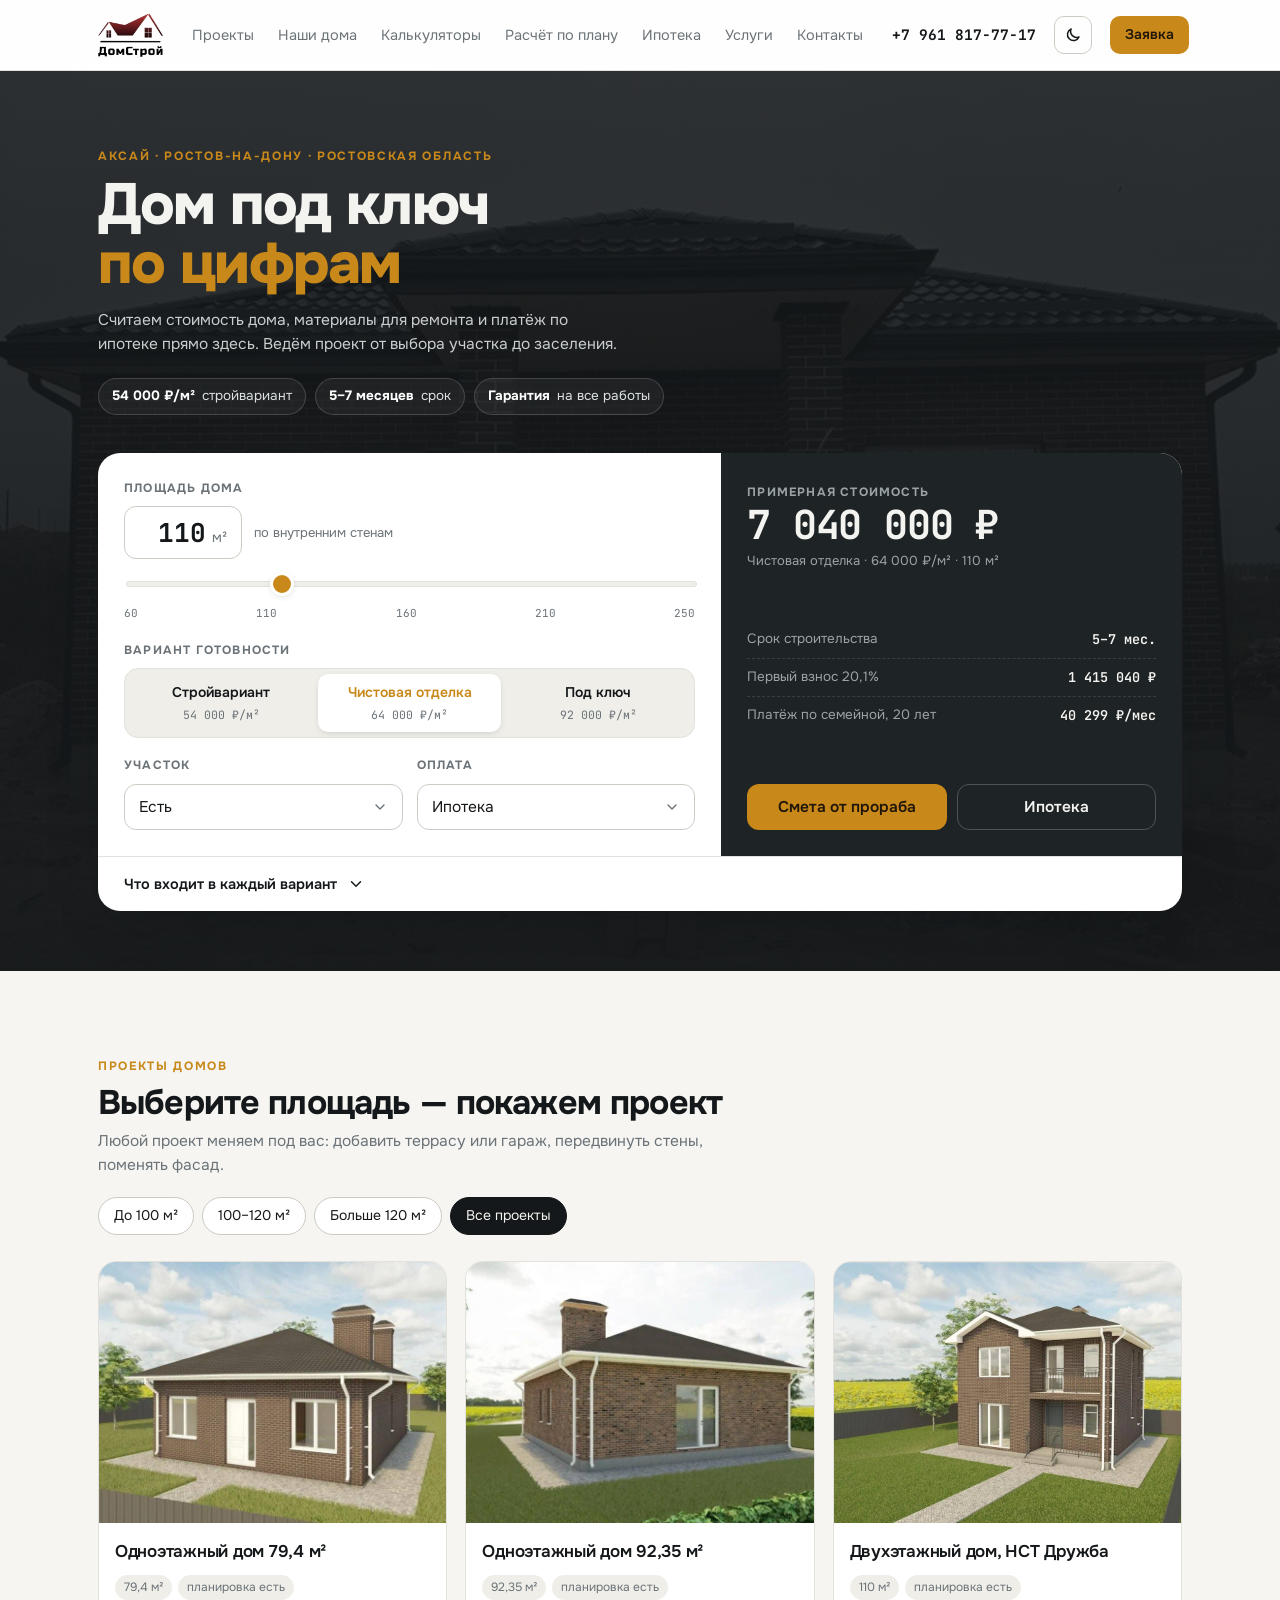
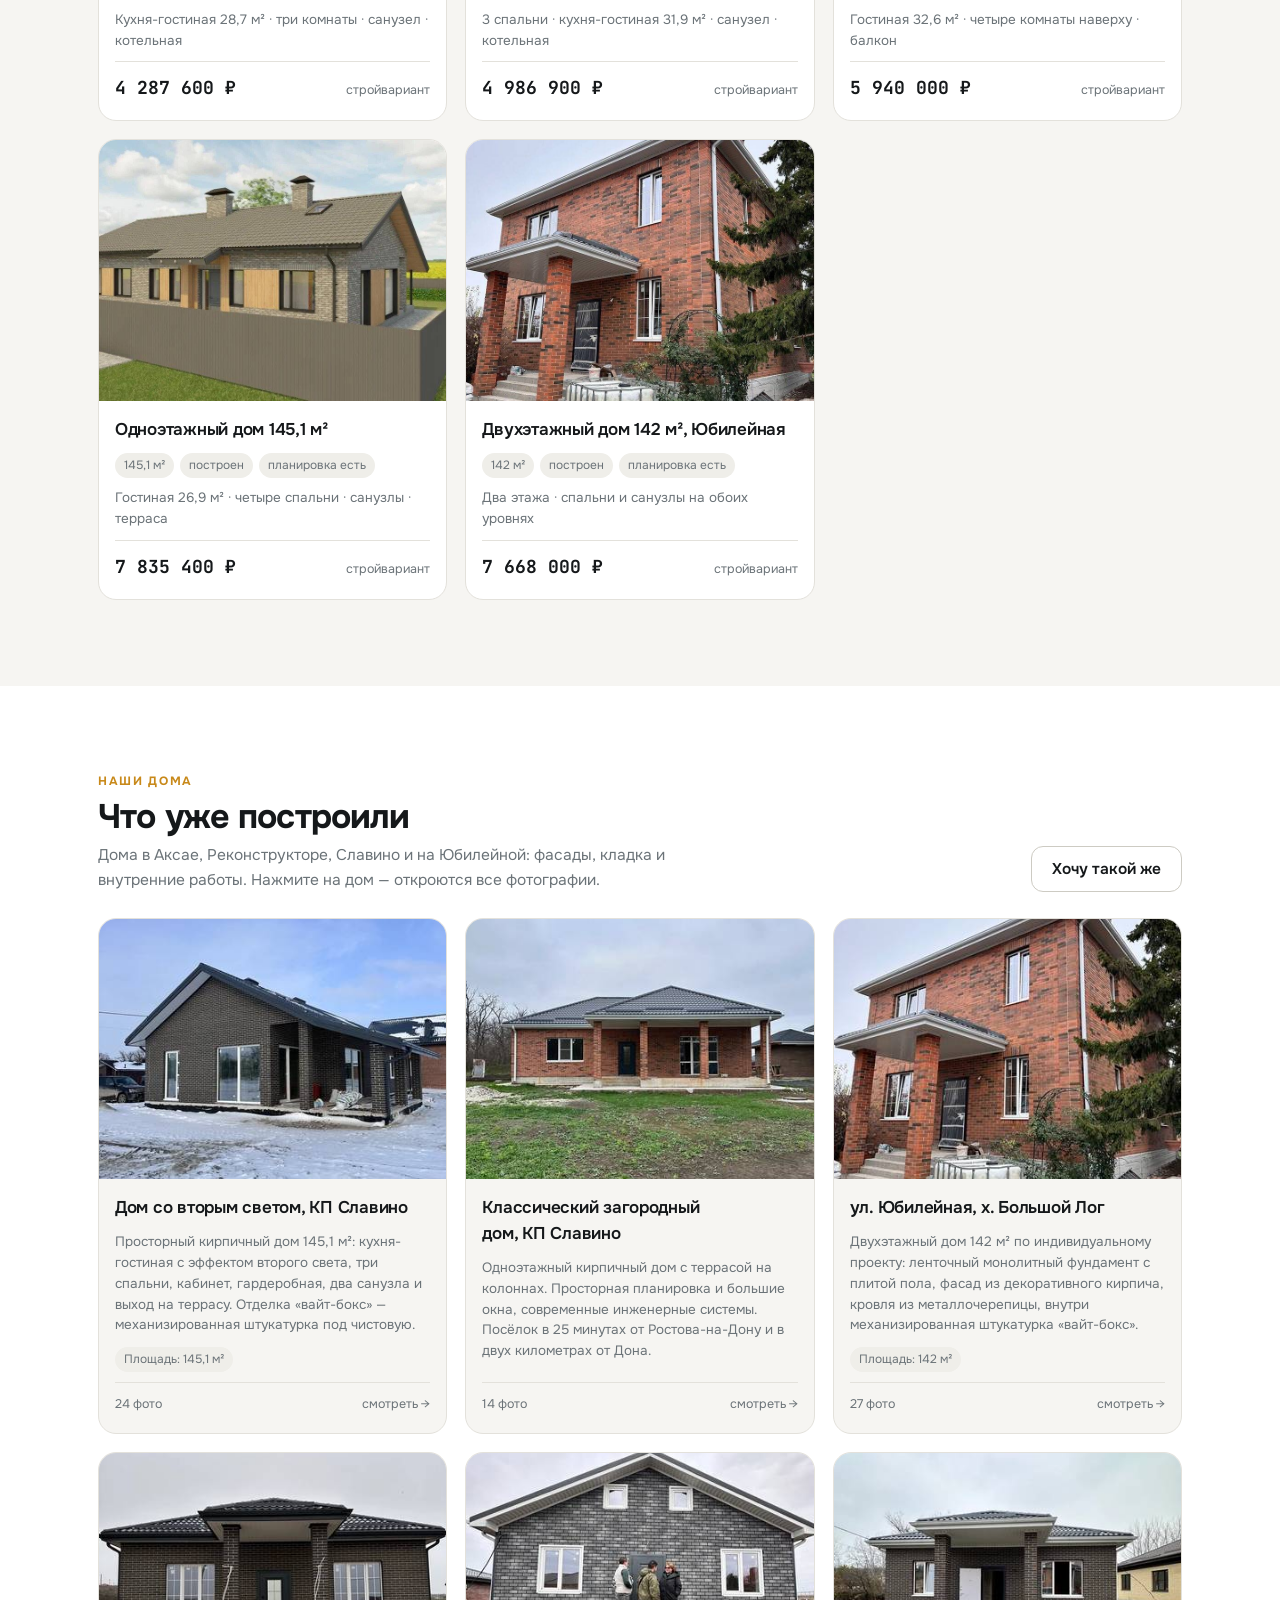
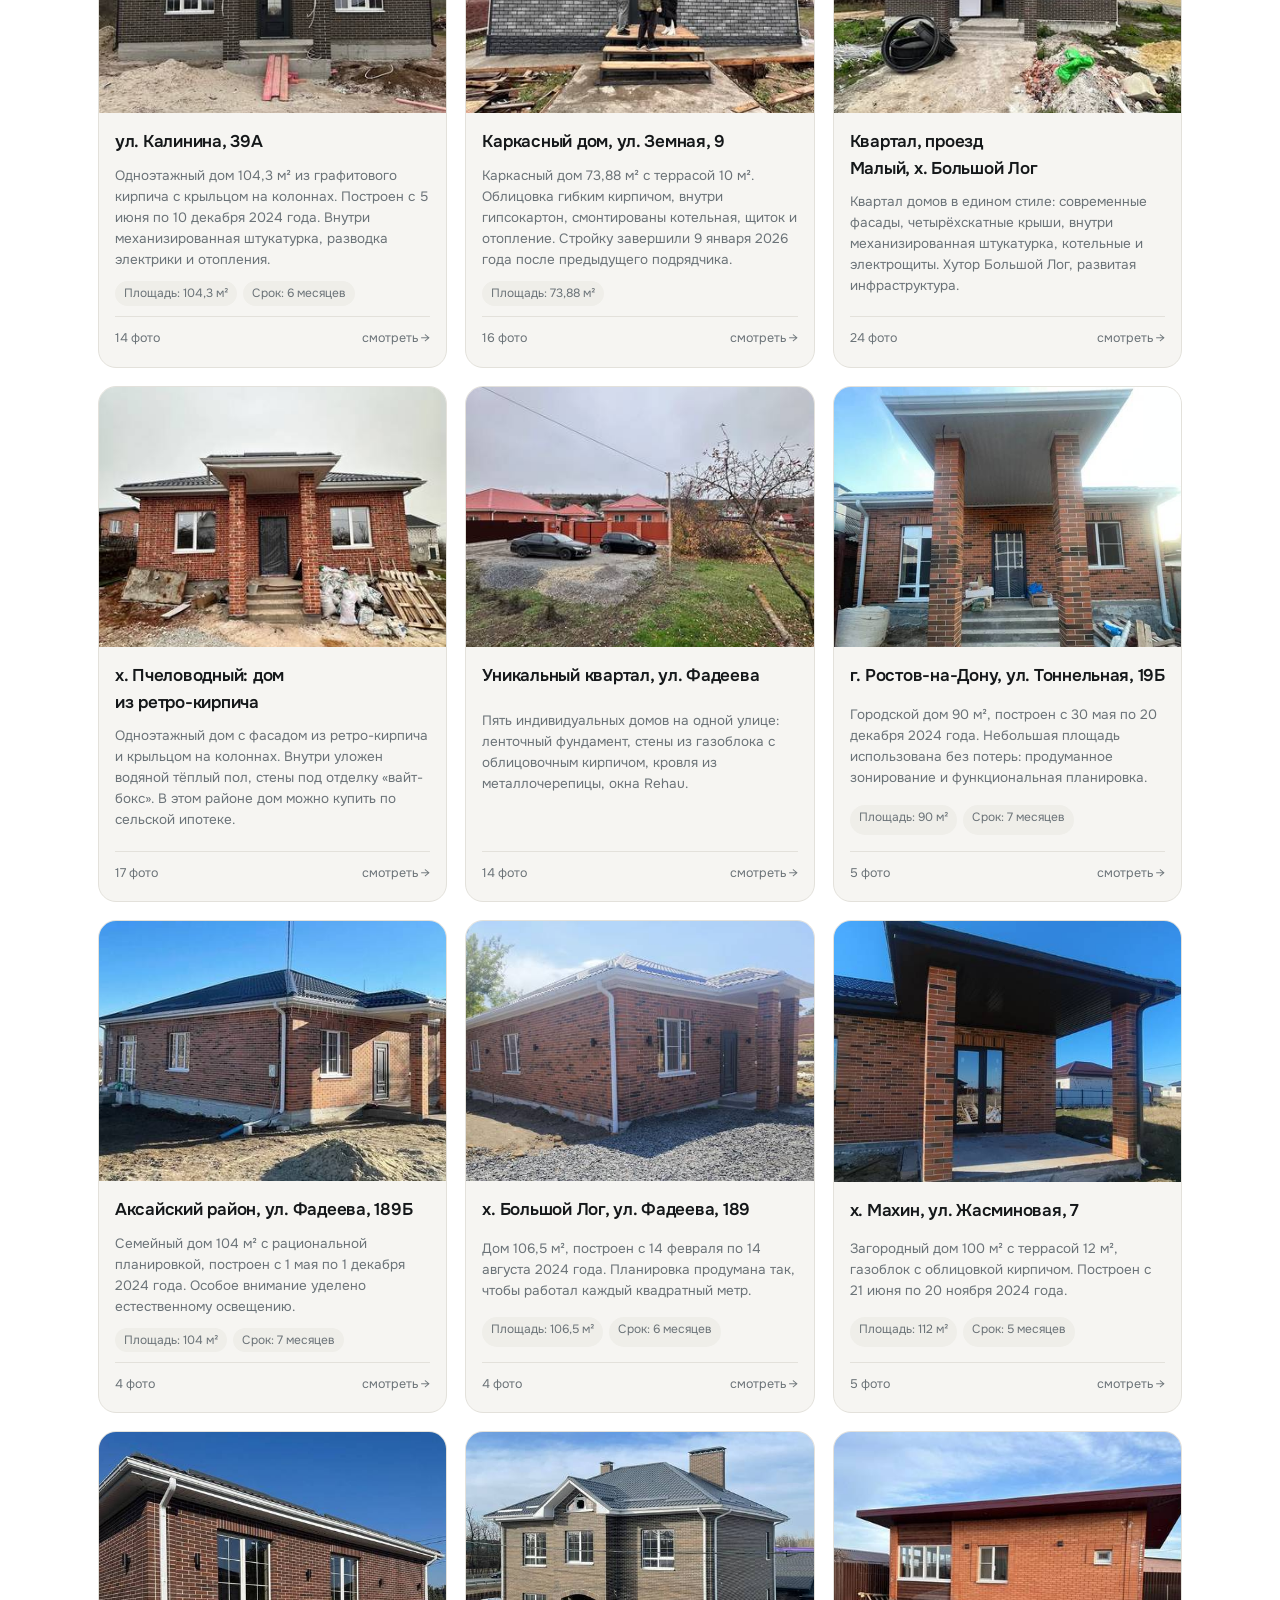
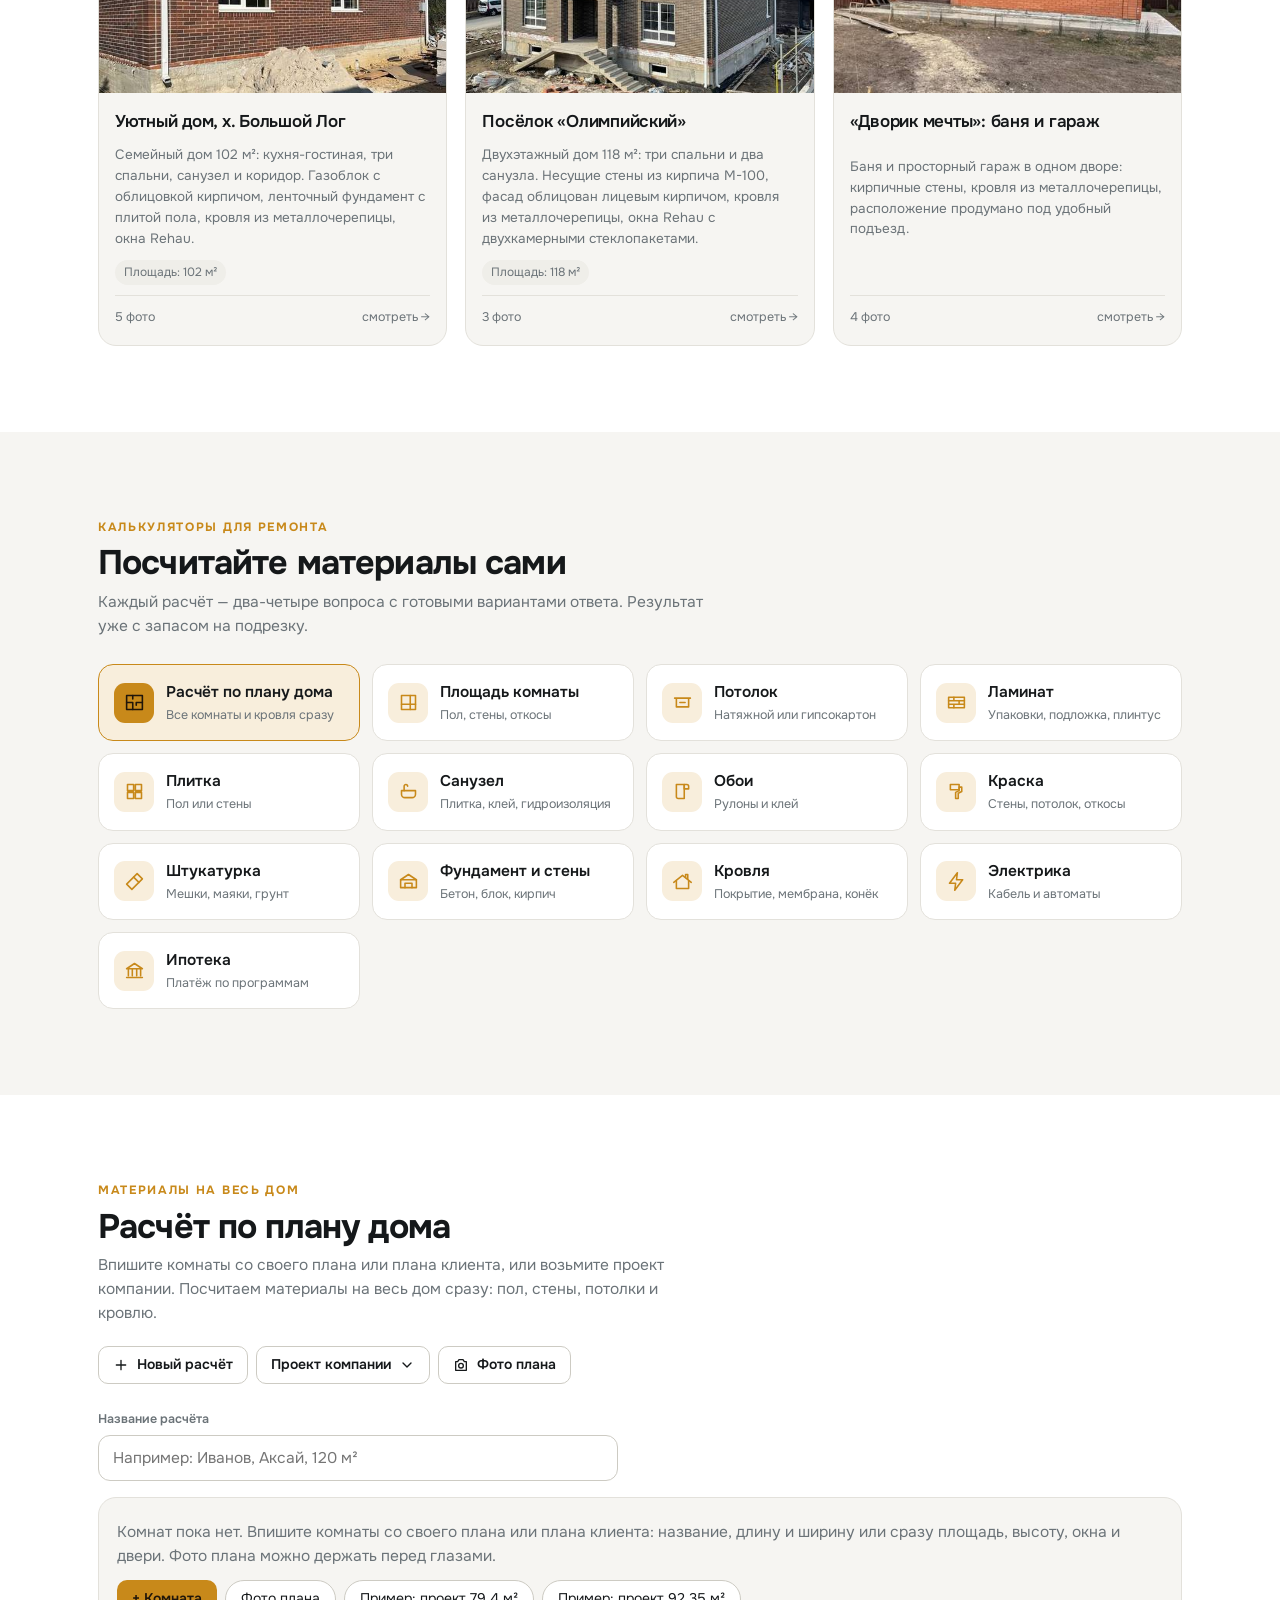
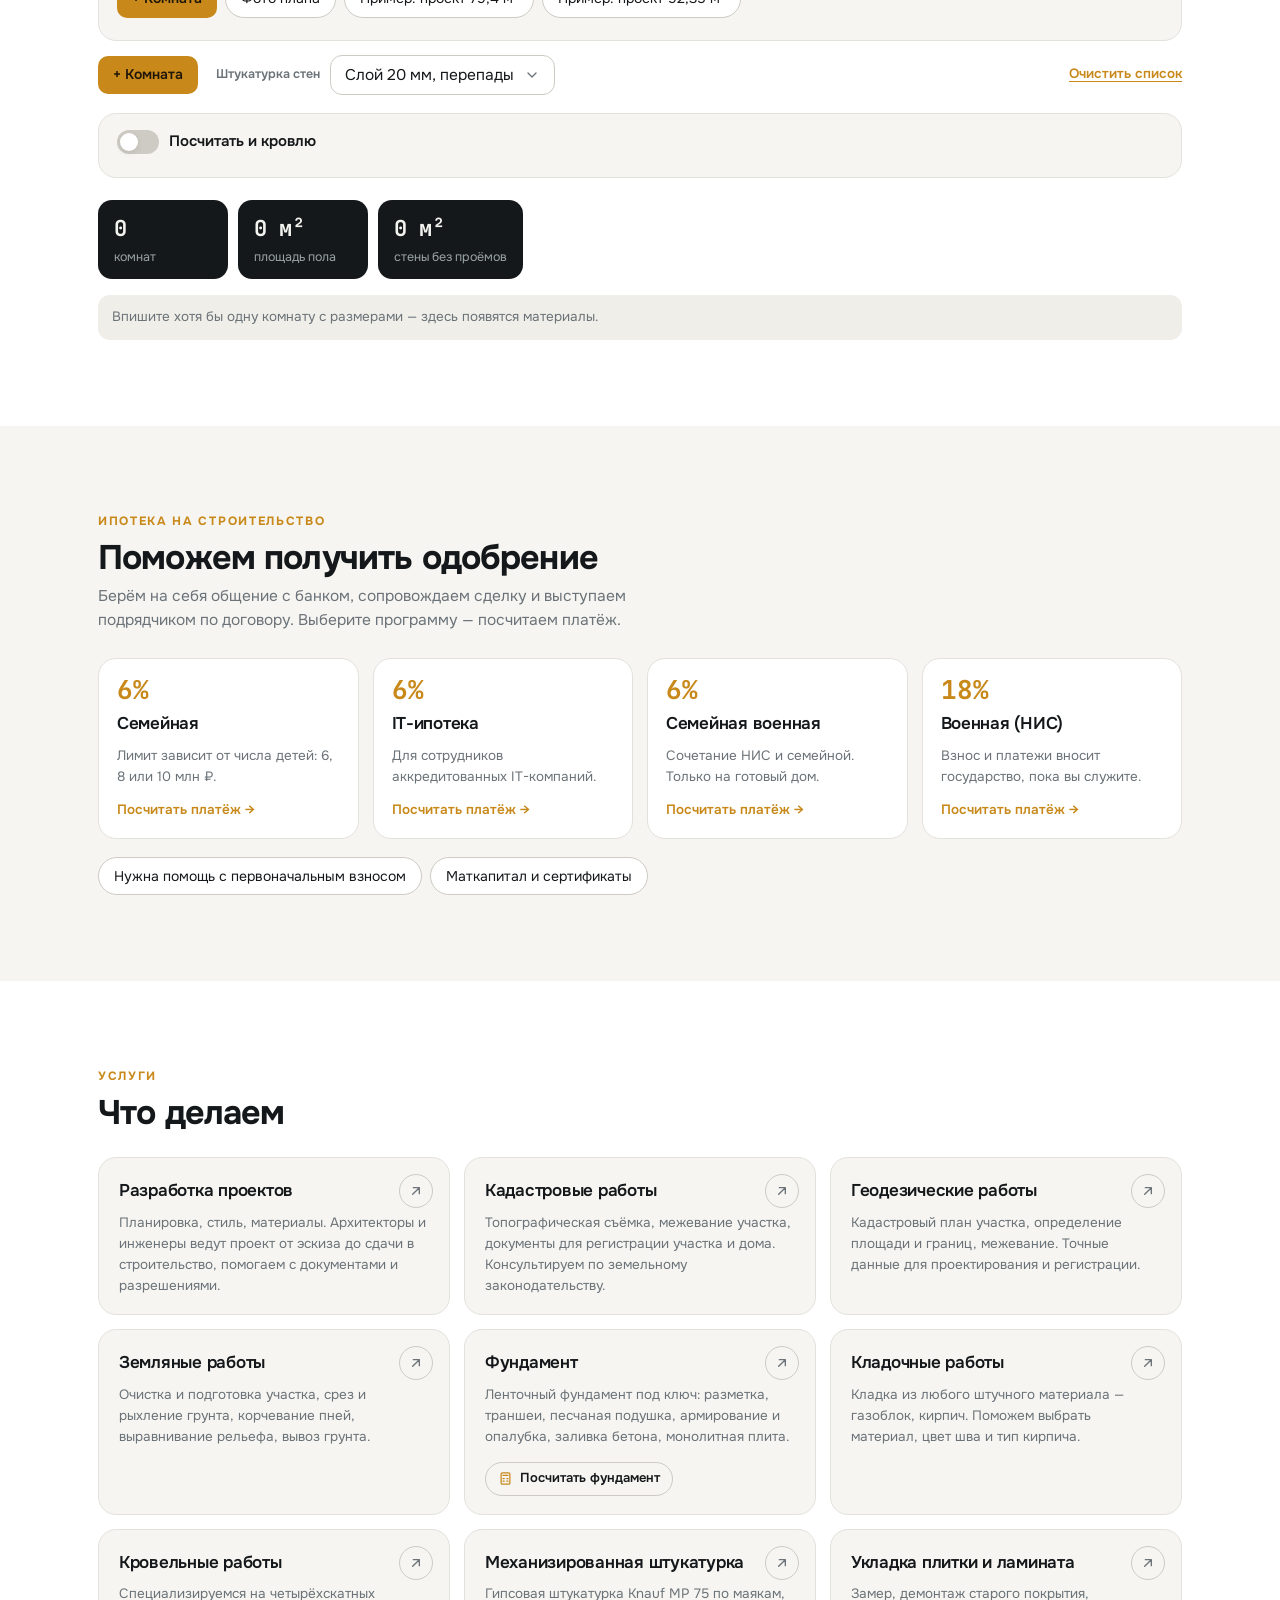
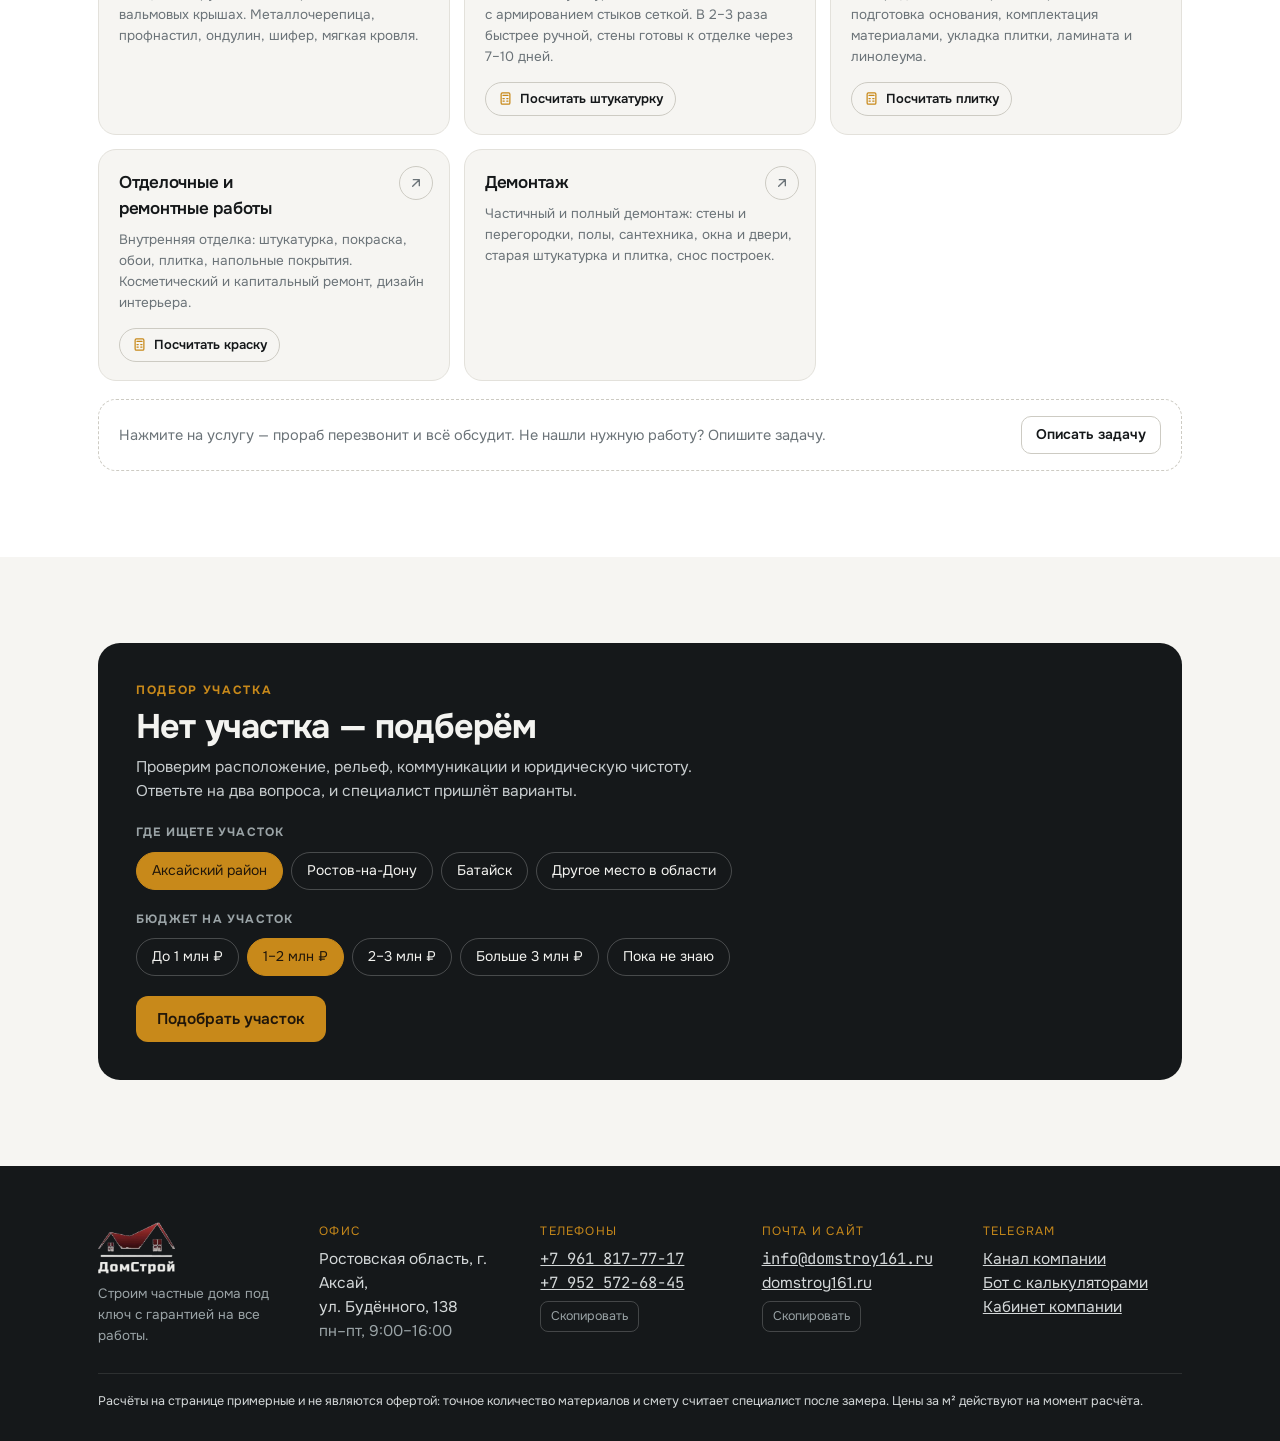
==== commit 6c69a766: "Заявки с сайта в чат и таблицу, раздел «Расчёт по плану дома», без режима офиса, исправления после п" ====
--- a/index.html
+++ b/index.html
@@ -18,7 +18,7 @@
 <meta property="og:description" content="Стоимость дома, проекты с планировками, построенные объекты и калькуляторы материалов.">
 <meta property="og:image" content="https://pochuvstvuyvkus.github.io/domstroy-calculator/img/obj/kalinina39/1.jpg">
 <meta name="twitter:card" content="summary_large_image">
-<link rel="stylesheet" href="style.css?v=8">
+<link rel="stylesheet" href="style.css?v=11">
 </head>
 <body>
 
@@ -32,7 +32,7 @@
       <a href="#projects">Проекты</a>
       <a href="#built">Наши дома</a>
       <a href="#calcs">Калькуляторы</a>
-      <a href="#plan">По комнатам</a>
+      <a href="#plan">Расчёт по плану</a>
       <a href="#mortgage">Ипотека</a>
       <a href="#services">Услуги</a>
       <a href="#contacts">Контакты</a>
@@ -43,7 +43,6 @@
       <svg class="sun" viewBox="0 0 24 24"><circle cx="12" cy="12" r="4"/><path d="M12 2v2M12 20v2M4.9 4.9l1.4 1.4M17.7 17.7l1.4 1.4M2 12h2M20 12h2M4.9 19.1l1.4-1.4M17.7 6.3l1.4-1.4"/></svg>
     </button>
     <button class="btn sm" data-lead="Консультация">Заявка</button>
-    <button class="office-pill office-only" id="officePill" type="button">Режим офиса</button>
   </div>
 </header>
 
@@ -99,7 +98,6 @@
             <div class="mini" id="mini"></div>
             <div class="acts">
               <button class="btn" data-lead="Строительство дома">Смета от прораба</button>
-              <button class="btn office-only" id="printHouse" type="button">Распечатать смету</button>
               <button class="btn onpanel" id="toMort">Ипотека</button>
             </div>
           </div>
@@ -159,8 +157,8 @@
     <div class="wrap">
       <div class="sec-head">
         <div class="t">
-          <p class="eyebrow">Расчёт по плану дома</p>
-          <h2>Весь дом по комнатам</h2>
+          <p class="eyebrow">Материалы на весь дом</p>
+          <h2>Расчёт по плану дома</h2>
           <p class="lede">Впишите комнаты со своего плана или плана клиента, или возьмите проект компании.
             Посчитаем материалы на весь дом сразу: пол, стены, потолки и кровлю.</p>
         </div>
@@ -270,13 +268,13 @@
     </div>
     <div>
       <p class="k">Телефоны</p>
-      <p class="mono">+7 961 817-77-17</p>
-      <p class="mono">+7 952 572-68-45</p>
+      <p class="mono"><a href="tel:+79618177717">+7 961 817-77-17</a></p>
+      <p class="mono"><a href="tel:+79525726845">+7 952 572-68-45</a></p>
       <button class="cp" data-copy="+79618177717">Скопировать</button>
     </div>
     <div>
       <p class="k">Почта и сайт</p>
-      <p class="mono">info@domstroy161.ru</p>
+      <p class="mono"><a href="mailto:info@domstroy161.ru">info@domstroy161.ru</a></p>
       <p><a href="https://domstroy161.ru">domstroy161.ru</a></p>
       <button class="cp" data-copy="info@domstroy161.ru">Скопировать</button>
     </div>
@@ -322,6 +320,6 @@
 <div class="toast" id="toast" role="status" hidden></div>
 <div id="print" aria-hidden="true"></div>
 
-<script src="app.js?v=8"></script>
+<script src="app.js?v=10"></script>
 </body>
 </html>
--- a/style.css
+++ b/style.css
@@ -336,6 +336,7 @@
 
 /* ── просмотр фотографий ──────────────────────────────────── */
 .lb{position:fixed;inset:0;z-index:60;background:#0B0C0D;display:grid;grid-template-rows:auto minmax(0,1fr) auto;
+  grid-template-columns:minmax(0,1fr);   /* длинная подпись не распирает просмотр шире экрана */
   height:100vh;height:100dvh;color:#E9EBEB}
 .lb[hidden]{display:none}
 .lb header{display:flex;align-items:center;gap:14px;padding:12px 14px 10px 18px;padding-top:max(12px,env(safe-area-inset-top,0px))}
@@ -410,7 +411,7 @@
   mask:url("data:image/svg+xml,%3Csvg xmlns='http://www.w3.org/2000/svg' viewBox='0 0 24 24' fill='none' stroke='black' stroke-width='2.4' stroke-linecap='round' stroke-linejoin='round'%3E%3Cpath d='m5 12 5 5 9-10'/%3E%3C/svg%3E") center/contain no-repeat}
 .lb .nav[hidden],.lb .strip[hidden]{display:none}
 
-/* ── дом по комнатам ──────────────────────────────────────── */
+/* ── расчёт по плану дома ──────────────────────────────────────── */
 .tile.hot{border-color:var(--accent);background:var(--accent-soft)}
 .sec.alt .tile.hot{background:var(--accent-soft)}
 .tile.hot .ic{background:var(--accent);color:var(--accent-ink)}
@@ -542,21 +543,13 @@
 /* уведомление */
 .toast{position:fixed;left:50%;bottom:max(18px,env(safe-area-inset-bottom,0px));transform:translateX(-50%);z-index:80;
   display:flex;align-items:center;gap:14px;max-width:calc(100% - 32px);padding:12px 16px;border-radius:14px;
-  background:var(--panel);color:var(--panel-ink);box-shadow:var(--shadow);font-size:14px;animation:up .2s ease}
+  background:var(--panel);color:var(--panel-ink);box-shadow:var(--shadow);font-size:14px;animation:up .2s ease;pointer-events:none}
+.toast button{pointer-events:auto}   /* уведомление не мешает нажимать то, что под ним, кроме своей кнопки */
 .toast[hidden]{display:none}
 .toast .link{color:var(--accent);white-space:nowrap}
 
 /* ── кабинет и режим офиса ────────────────────────────────── */
-.office-only{display:none!important}
-html.office .office-only{display:inline-flex!important}
-html.office [data-lead],html.office .lead-only{display:none!important}
-html.office .scard{cursor:default}
-html.office .scard .go{display:none}
-html.office .scard:hover{border-color:var(--line);box-shadow:none}
-.office-pill{min-height:38px;padding:0 14px;border:0;border-radius:10px;background:var(--panel);color:var(--panel-ink);
-  font-weight:600;font-size:14px;cursor:pointer;align-items:center;gap:8px;white-space:nowrap}
-.office-pill::before{content:"";width:8px;height:8px;border-radius:50%;background:var(--accent)}
-@media (max-width:560px){html.office .bar .tel{display:none}html.office .office-pill{margin-left:auto}}
+.hp{position:absolute;left:-10000px;width:1px;height:1px;opacity:0;pointer-events:none}
 .cab-sec{display:grid;gap:12px;padding:16px;border:1px solid var(--line);border-radius:16px}
 .cab-h{display:grid;gap:2px}
 .cab-h small,details.cab-sec summary small{font-size:13px;color:var(--muted)}
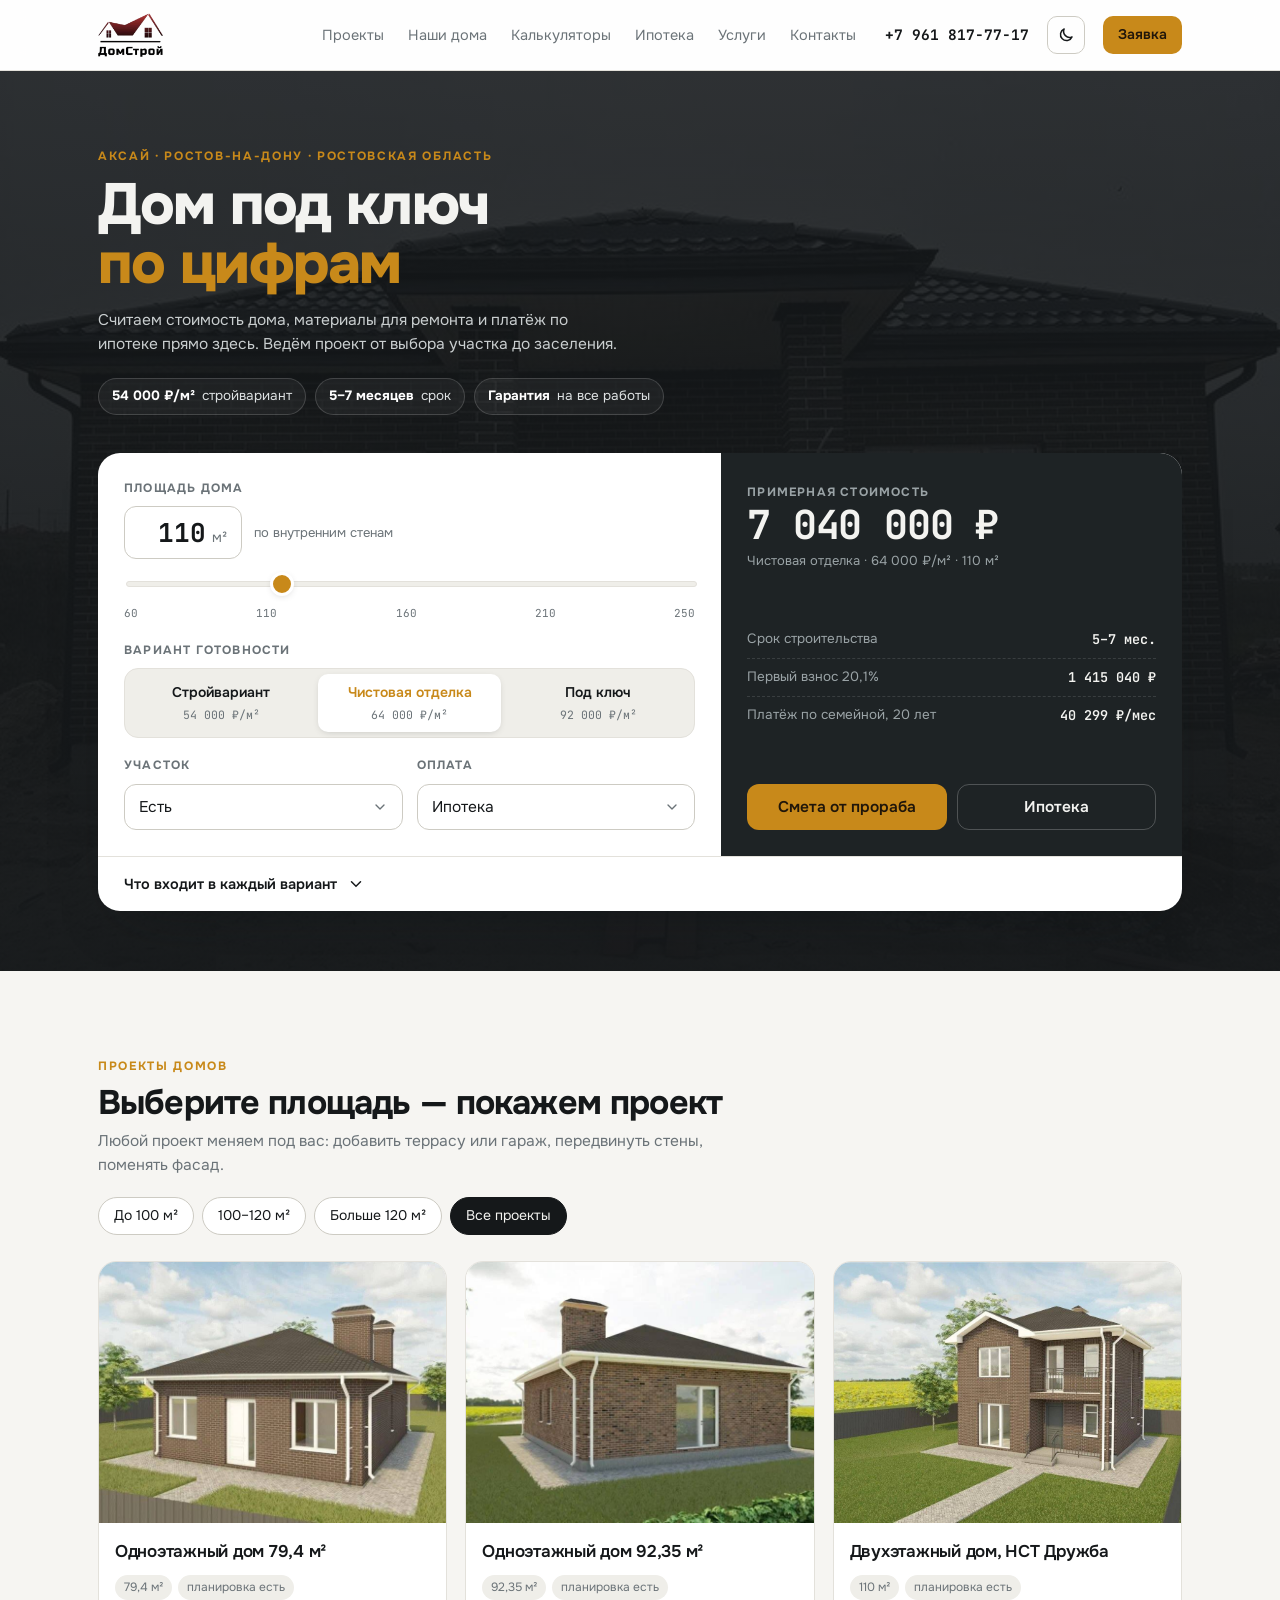
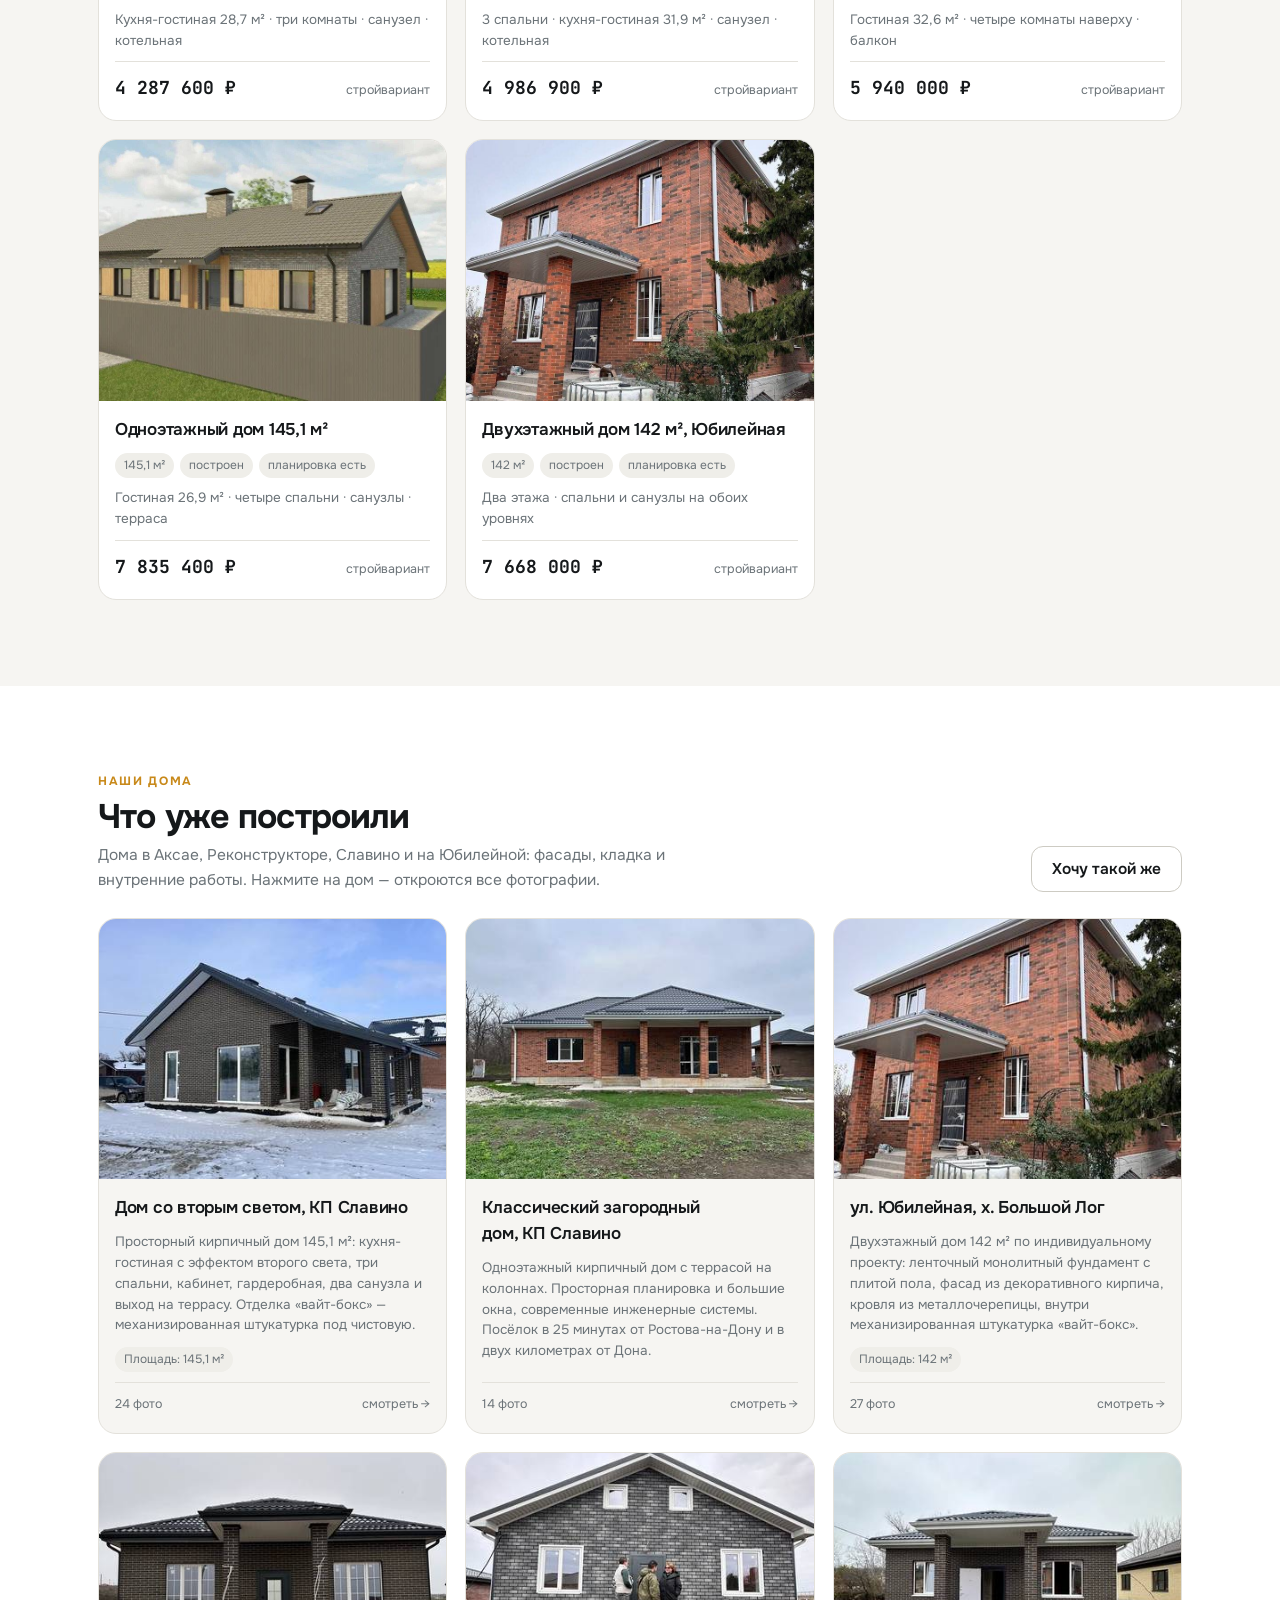
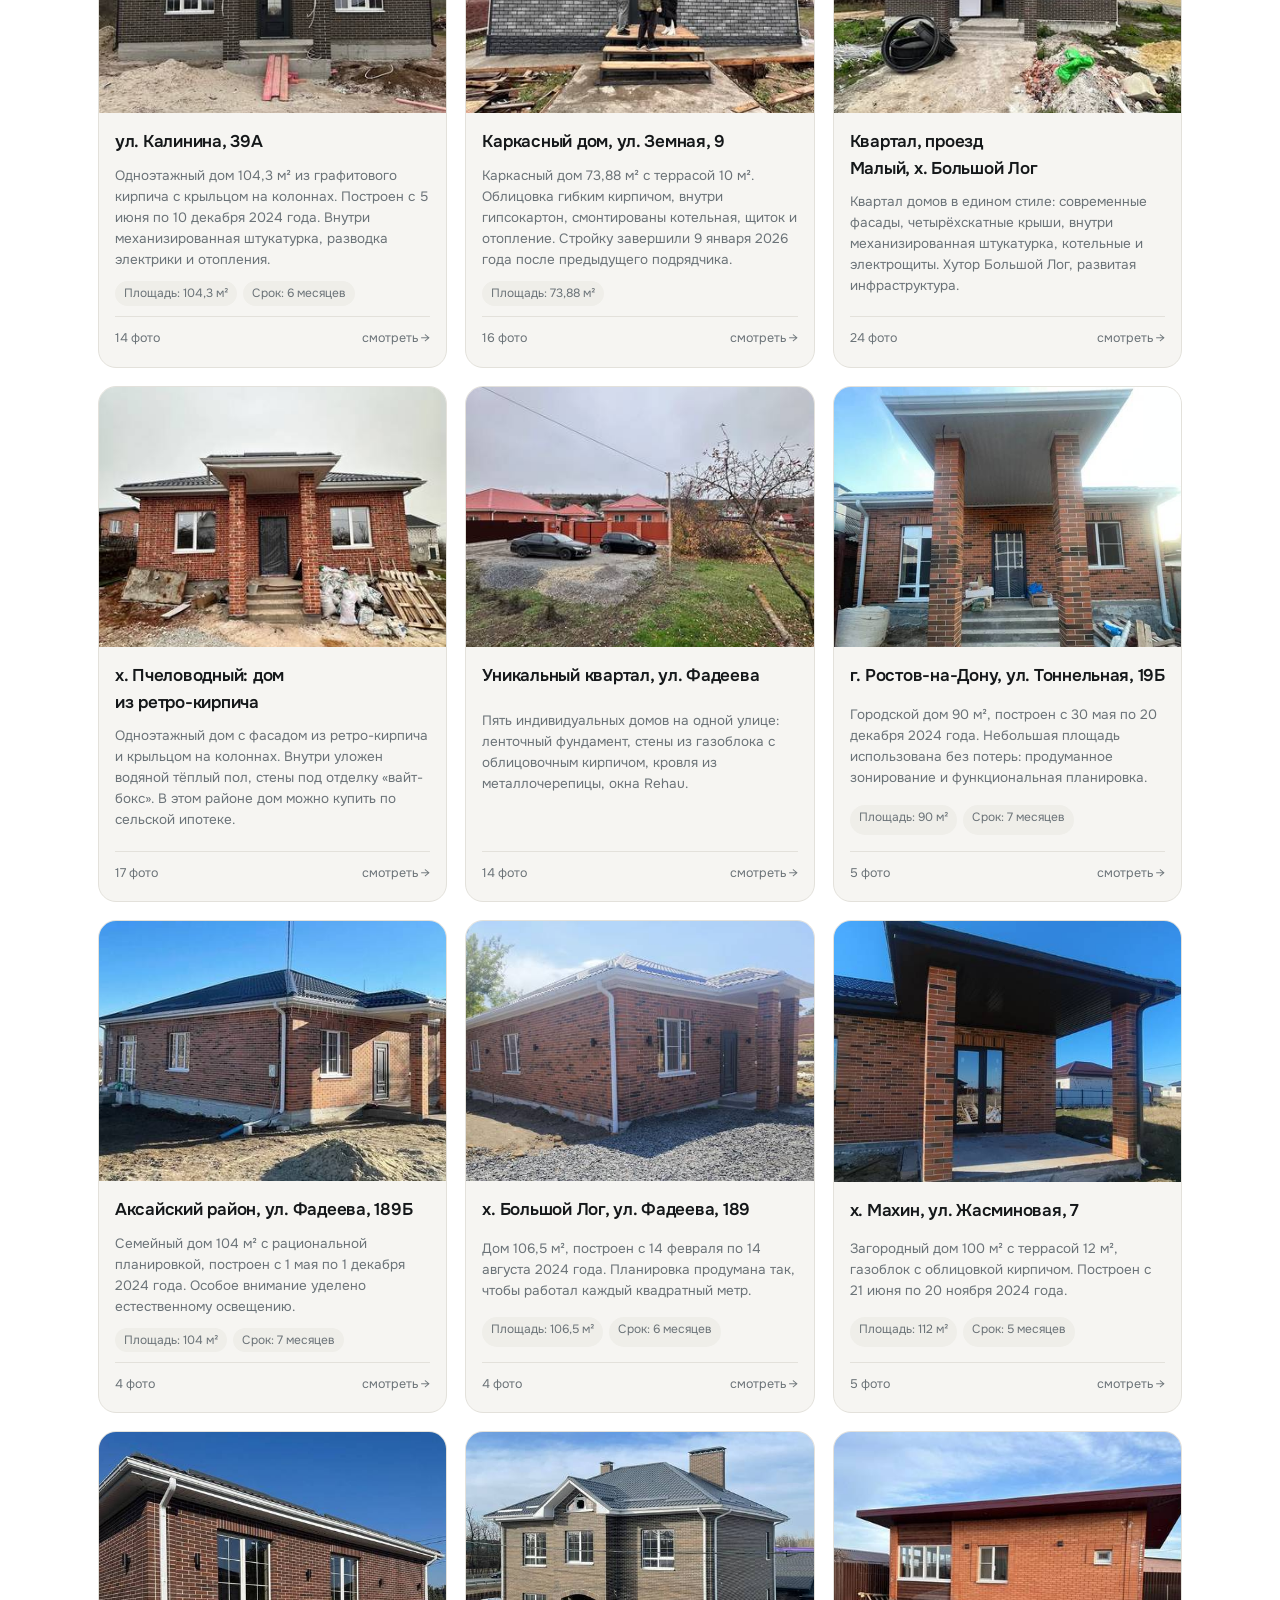
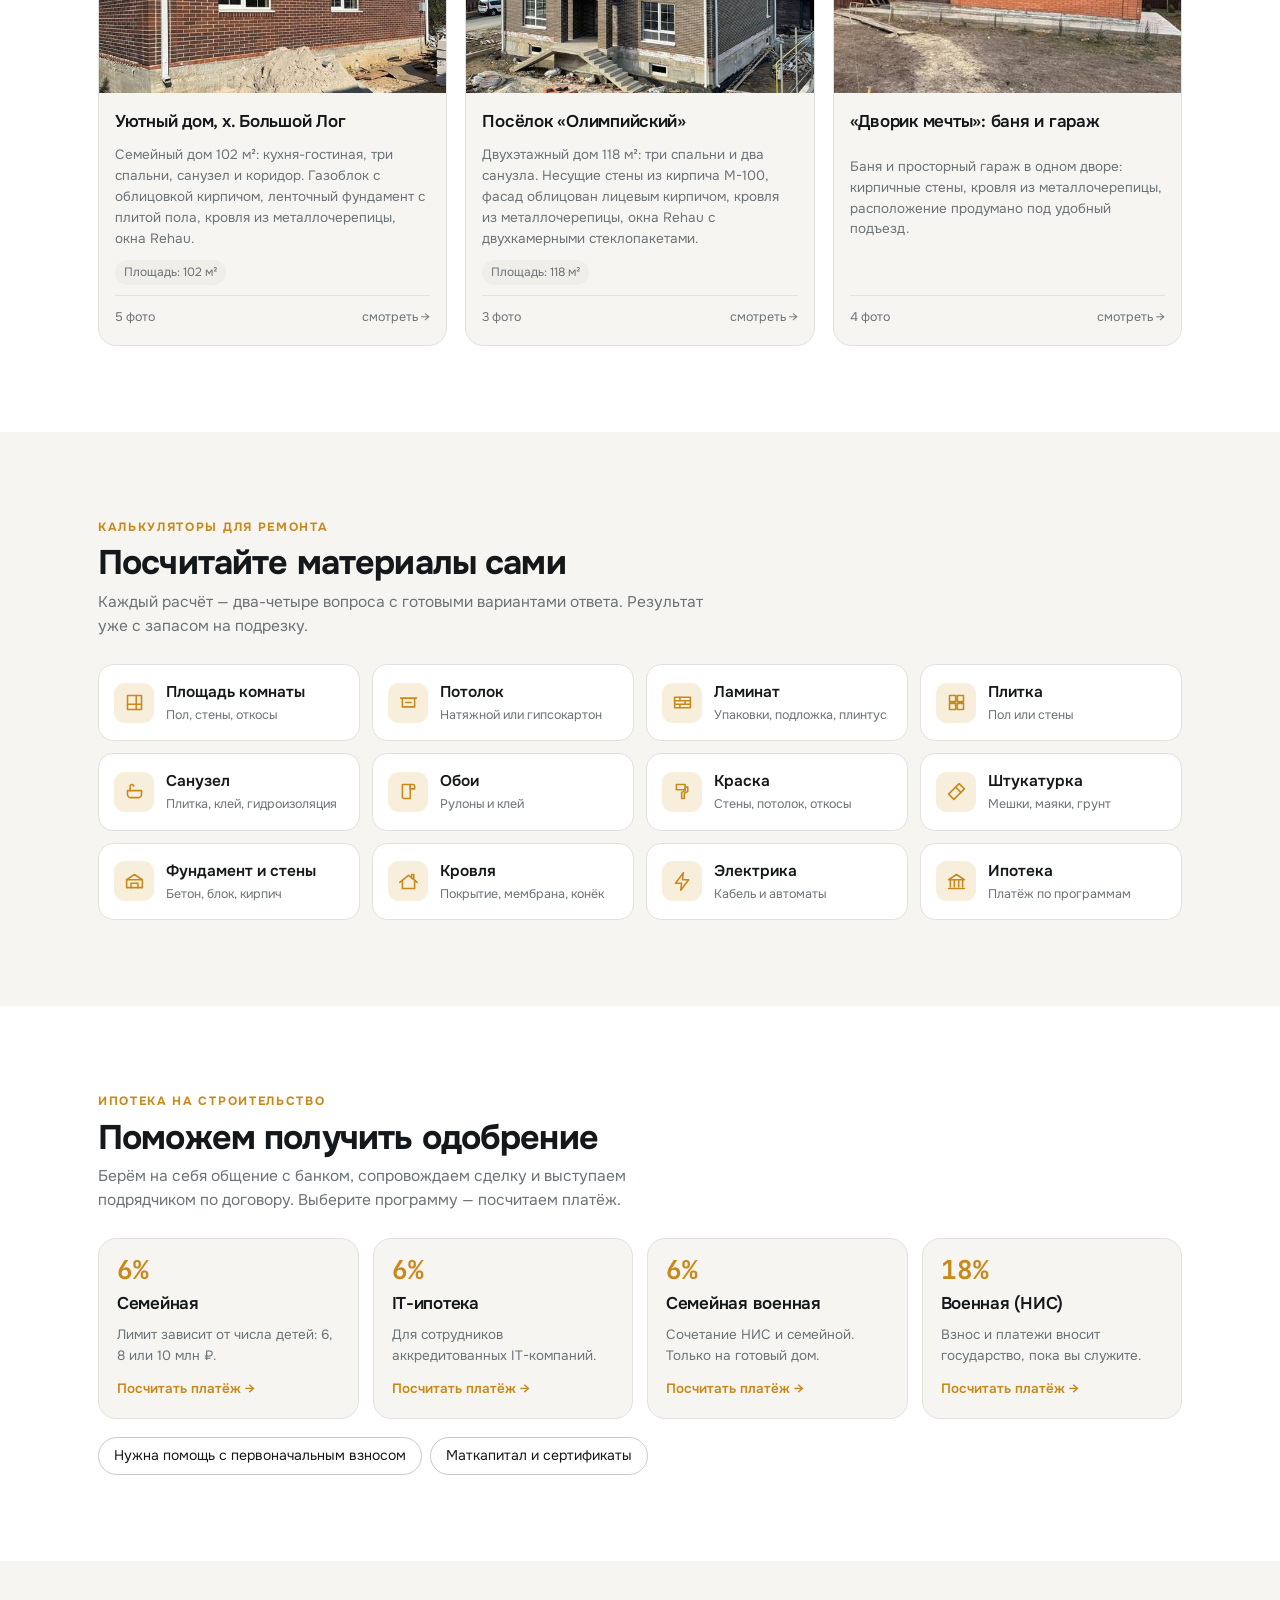
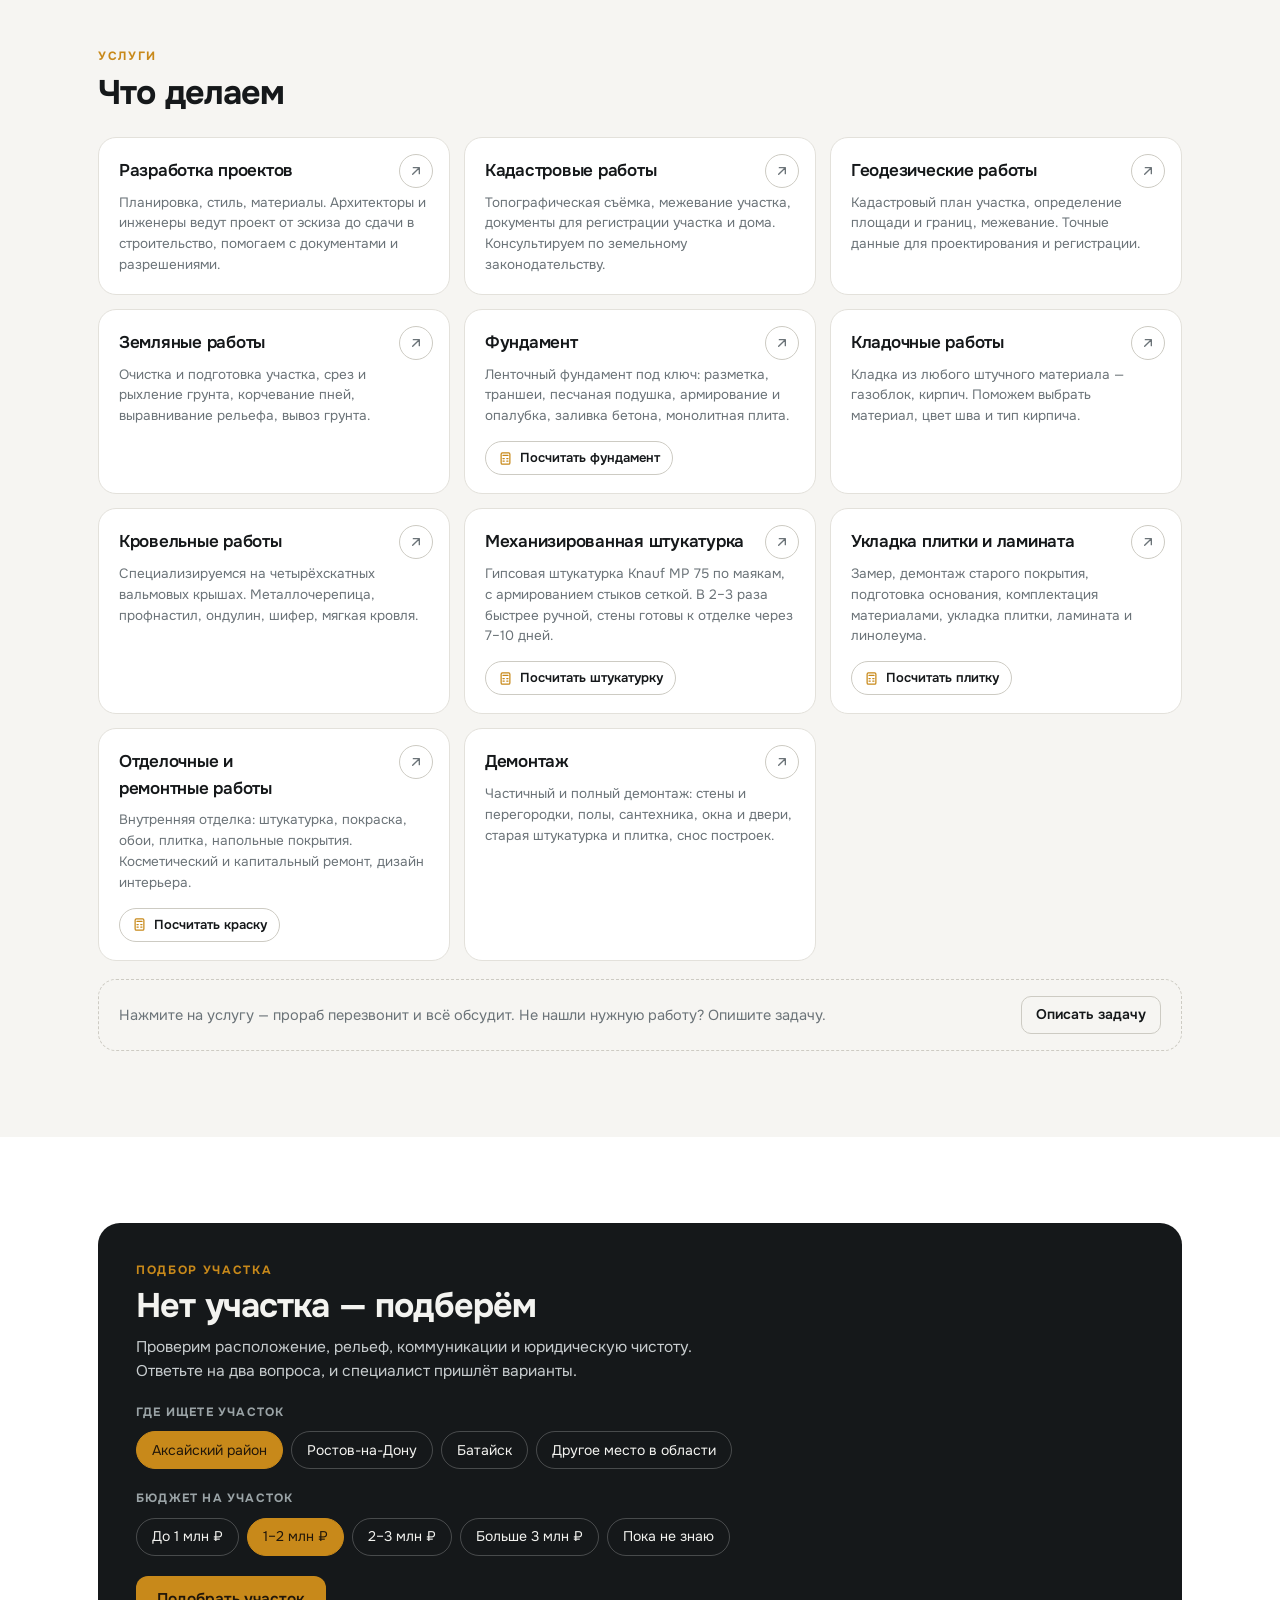
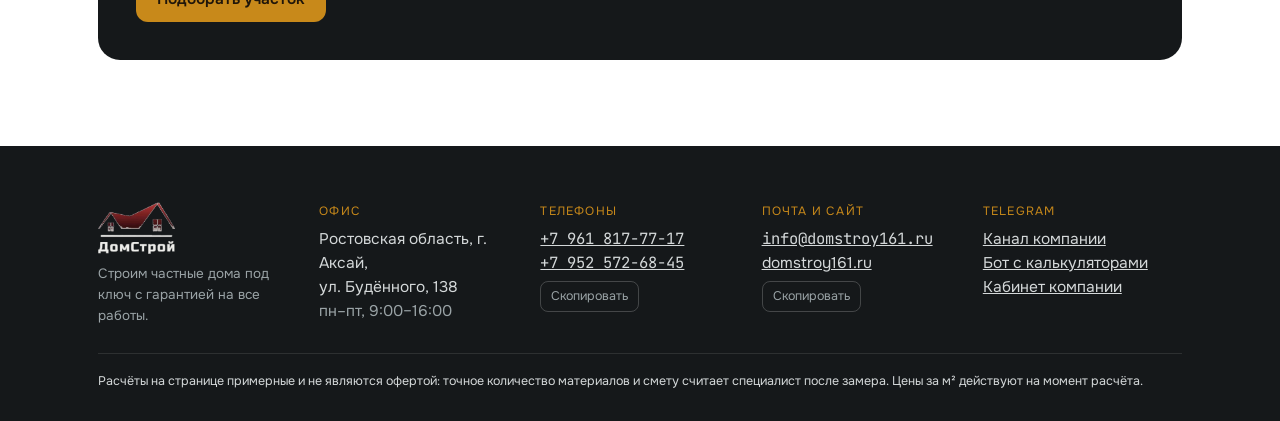
==== commit 1cca5a49: "Расчёт по плану дома только для руководителя после входа в кабинет Посетители не видят пункт меню, п" ====
--- a/index.html
+++ b/index.html
@@ -32,7 +32,7 @@
       <a href="#projects">Проекты</a>
       <a href="#built">Наши дома</a>
       <a href="#calcs">Калькуляторы</a>
-      <a href="#plan">Расчёт по плану</a>
+      <a href="#plan" class="staff-only">Расчёт по плану</a>
       <a href="#mortgage">Ипотека</a>
       <a href="#services">Услуги</a>
       <a href="#contacts">Контакты</a>
@@ -153,7 +153,7 @@
     </div>
   </section>
 
-  <section class="sec alt" id="plan">
+  <section class="sec alt staff-only" id="plan">
     <div class="wrap">
       <div class="sec-head">
         <div class="t">
@@ -320,6 +320,6 @@
 <div class="toast" id="toast" role="status" hidden></div>
 <div id="print" aria-hidden="true"></div>
 
-<script src="app.js?v=10"></script>
+<script src="app.js?v=11"></script>
 </body>
 </html>
